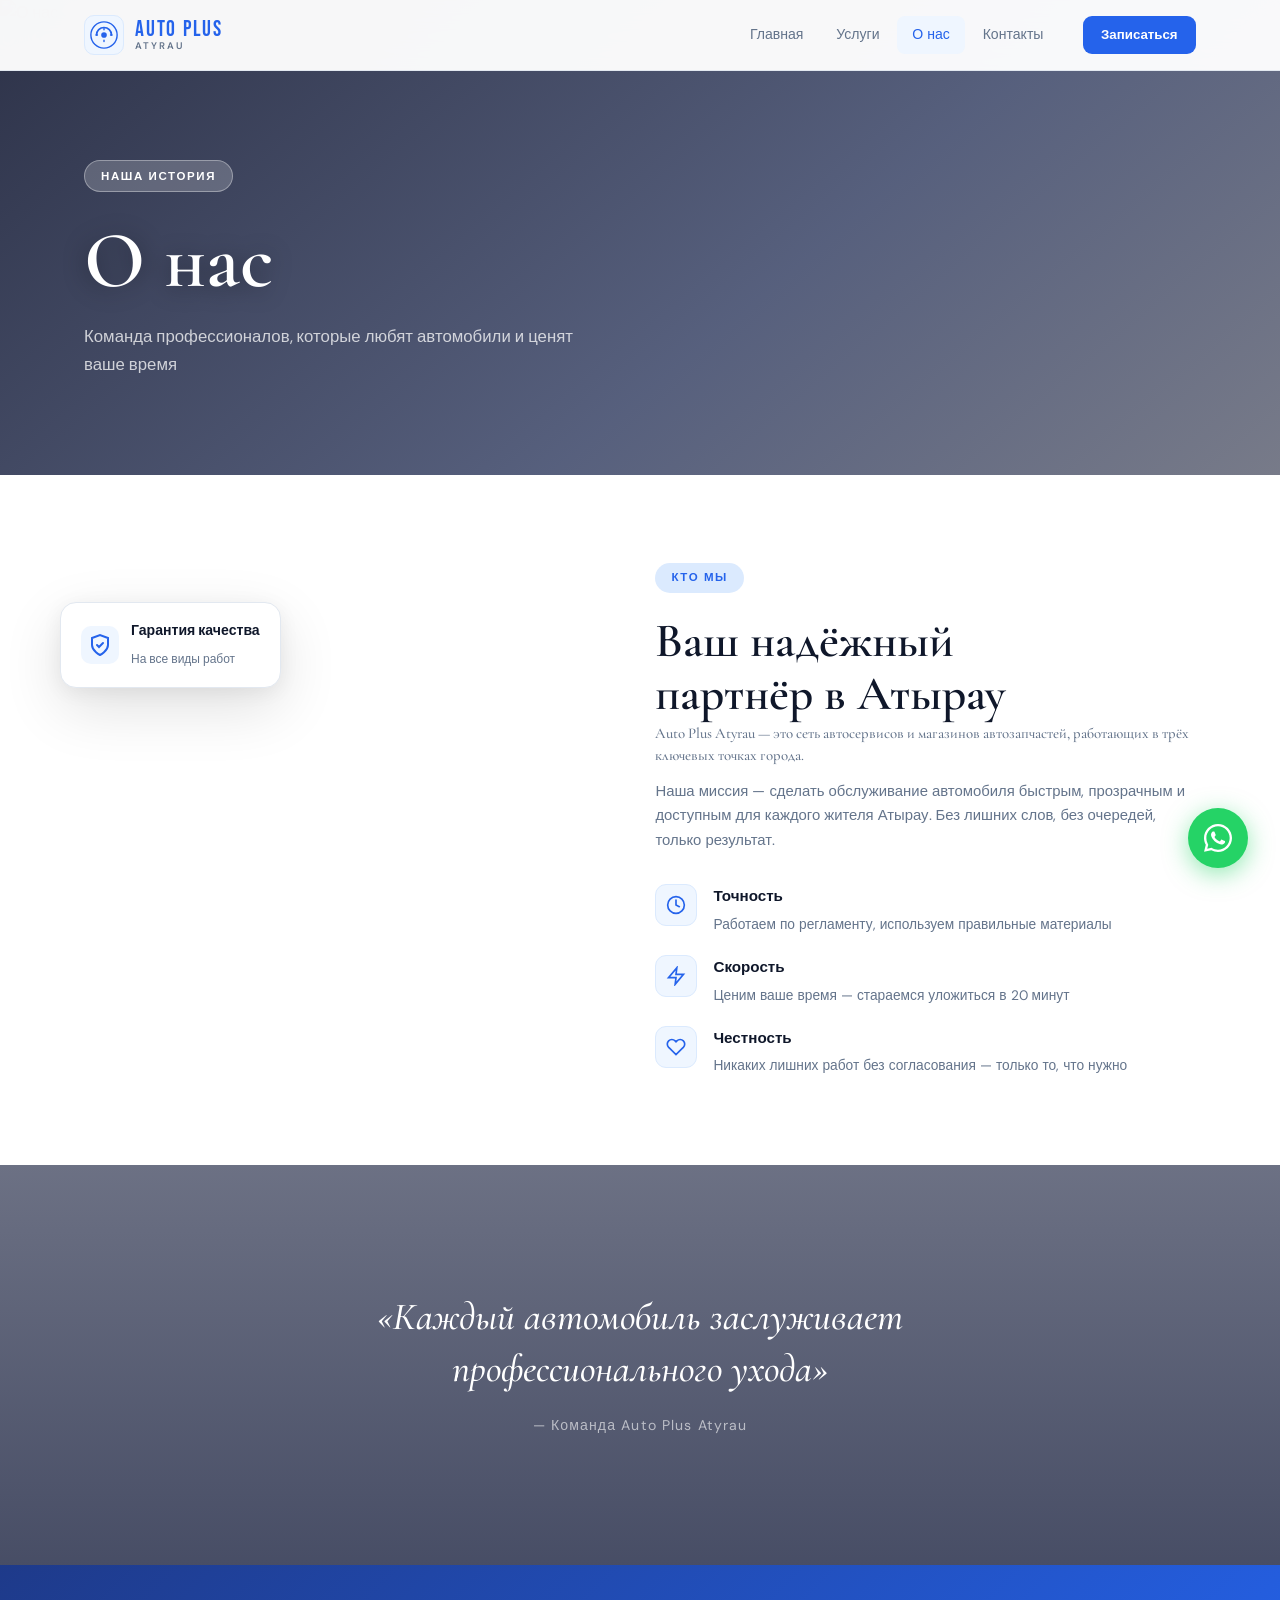
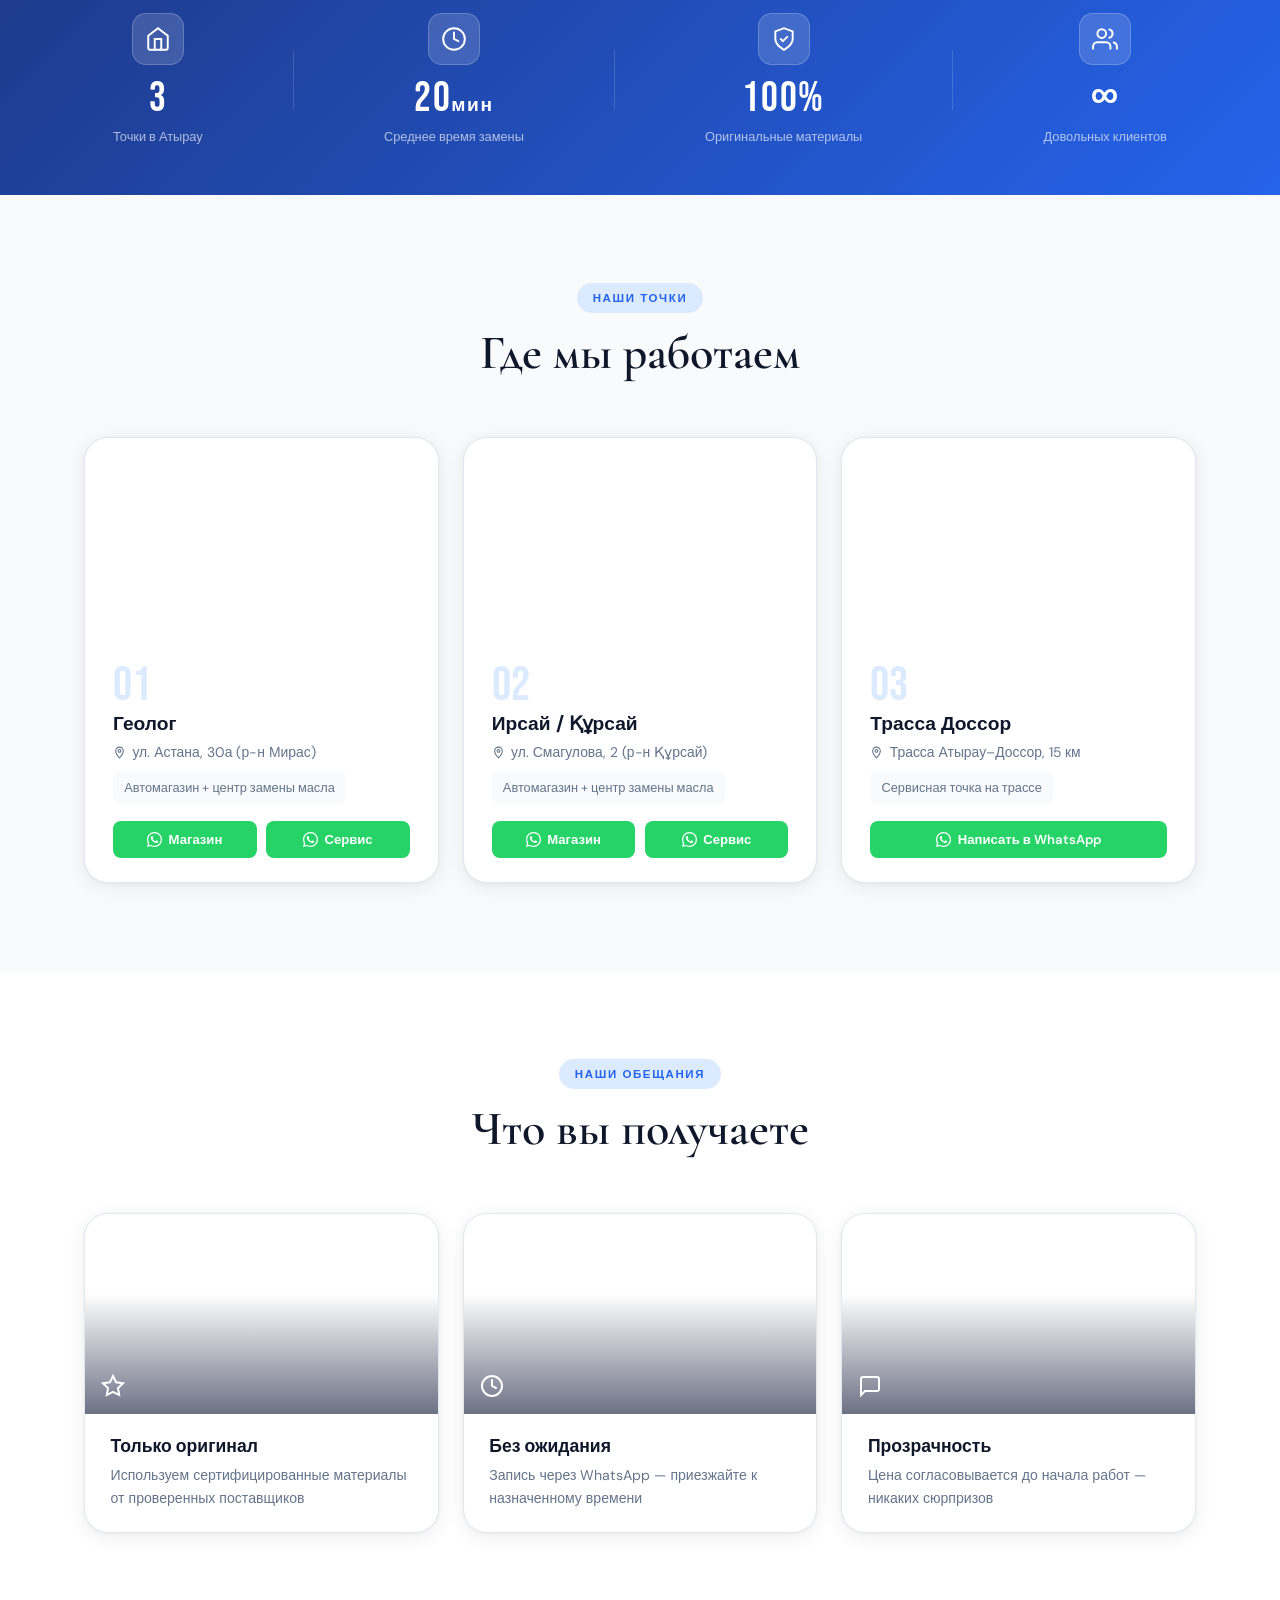
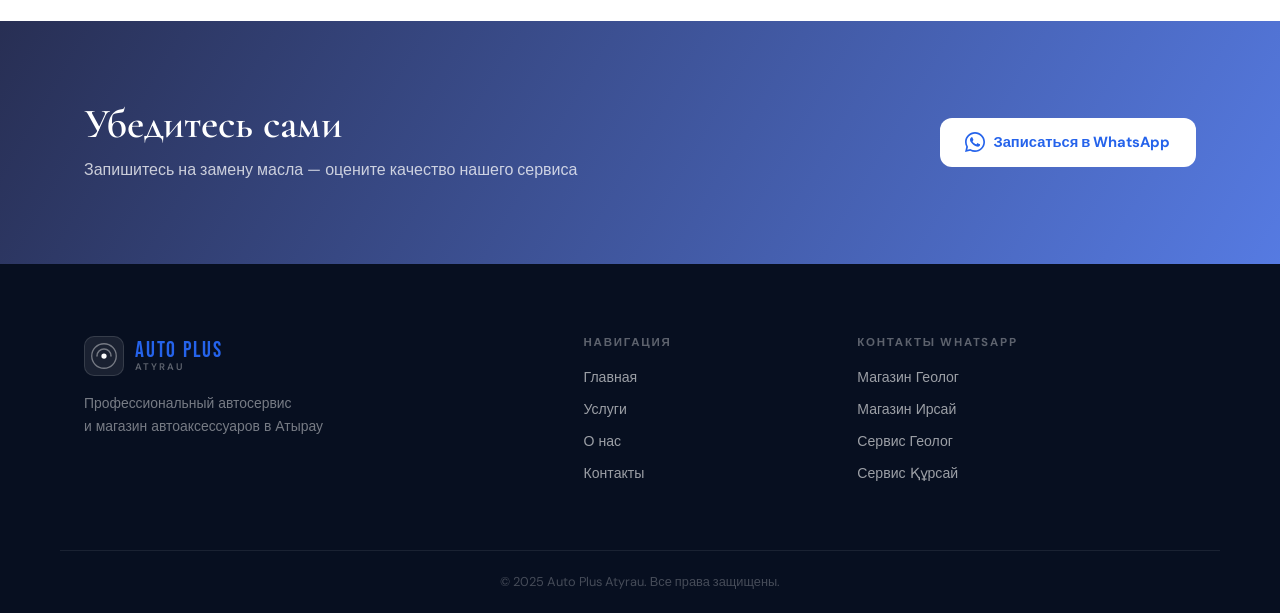
==== about.html @ fe9fd4c0 "Add files via upload" ====
<!DOCTYPE html>
<html lang="ru">
<head>
  <meta charset="UTF-8" />
  <meta name="viewport" content="width=device-width, initial-scale=1.0" />
  <title>О нас — Auto Plus Atyrau</title>
  <link rel="stylesheet" href="style.css" />
  <link rel="preconnect" href="https://fonts.googleapis.com" />
  <link rel="preconnect" href="https://fonts.gstatic.com" crossorigin />
  <link href="https://fonts.googleapis.com/css2?family=Cormorant+Garamond:wght@400;500;600;700&family=DM+Sans:wght@300;400;500;600;700&family=Bebas+Neue&display=swap" rel="stylesheet" />
</head>
<body>

<header class="navbar" id="navbar">
  <div class="container nav-inner">
    <a href="index.html" class="logo">
      <div class="logo-emblem">
        <svg width="30" height="30" viewBox="0 0 32 32" fill="none">
          <circle cx="16" cy="16" r="14" stroke="#2563eb" stroke-width="1.5"/>
          <path d="M8 16a8 8 0 0116 0" stroke="#2563eb" stroke-width="1.8" stroke-linecap="round"/>
          <circle cx="16" cy="16" r="3" fill="#2563eb"/>
          <path d="M16 9v1.5M16 21.5V23M9 16H7.5M24.5 16H23" stroke="#2563eb" stroke-width="1.5" stroke-linecap="round"/>
        </svg>
      </div>
      <div>
        <span class="logo-main">AUTO PLUS</span>
        <span class="logo-sub">ATYRAU</span>
      </div>
    </a>
    <nav class="nav-links" id="navLinks">
      <a href="index.html">Главная</a>
      <a href="services.html">Услуги</a>
      <a href="about.html" class="active">О нас</a>
      <a href="contact.html">Контакты</a>
    </nav>
    <a href="https://wa.me/77055007558" target="_blank" class="btn btn-nav">Записаться</a>
    <button class="burger" id="burger" aria-label="Меню"><span></span><span></span><span></span></button>
  </div>
</header>

<!-- PAGE HERO -->
<section class="page-hero">
  <div class="page-hero-media">
    <img src="https://images.unsplash.com/photo-1580983559367-0dc2f8934365?w=1600&q=85&auto=format&fit=crop" alt="О нас" class="page-hero-bg"/>
    <div class="page-hero-overlay"></div>
  </div>
  <div class="container page-hero-content">
    <span class="section-tag tag-light">Наша история</span>
    <h1 class="page-hero-title">О нас</h1>
    <p>Команда профессионалов, которые любят автомобили и ценят ваше время</p>
  </div>
</section>

<!-- ABOUT INTRO -->
<section class="section">
  <div class="container">
    <div class="about-grid">
      <div class="about-visual" data-aos>
        <div class="about-img-stack">
          <img class="about-img-main" src="https://images.unsplash.com/photo-1625047509168-a7026f36de04?w=700&q=85&auto=format&fit=crop" alt="Наш сервис" loading="lazy"/>
          <img class="about-img-secondary" src="https://images.unsplash.com/photo-1486262715619-67b85e0b08d3?w=400&q=80&auto=format&fit=crop" alt="Мастера" loading="lazy"/>
        </div>
        <div class="about-img-badge">
          <div class="aib-icon">
            <svg width="24" height="24" viewBox="0 0 24 24" fill="none" stroke="#2563eb" stroke-width="2" stroke-linecap="round"><path d="M12 22s8-4 8-10V5l-8-3-8 3v7c0 6 8 10 8 10z"/><polyline points="9 12 11 14 15 10"/></svg>
          </div>
          <div>
            <strong>Гарантия качества</strong>
            <span>На все виды работ</span>
          </div>
        </div>
      </div>

      <div class="about-text" data-aos>
        <span class="section-tag">Кто мы</span>
        <h2 class="section-title">Ваш надёжный<br/>партнёр в Атырау</h2>
        <p class="about-lead">Auto Plus Atyrau — это сеть автосервисов и магазинов автозапчастей, работающих в трёх ключевых точках города.</p>
        <p>Наша миссия — сделать обслуживание автомобиля быстрым, прозрачным и доступным для каждого жителя Атырау. Без лишних слов, без очередей, только результат.</p>

        <div class="about-values">
          <div class="value-item">
            <div class="value-icon-svg">
              <svg width="20" height="20" viewBox="0 0 24 24" fill="none" stroke="#2563eb" stroke-width="2" stroke-linecap="round"><circle cx="12" cy="12" r="10"/><polyline points="12 6 12 12 16 14"/></svg>
            </div>
            <div>
              <strong>Точность</strong>
              <p>Работаем по регламенту, используем правильные материалы</p>
            </div>
          </div>
          <div class="value-item">
            <div class="value-icon-svg">
              <svg width="20" height="20" viewBox="0 0 24 24" fill="none" stroke="#2563eb" stroke-width="2" stroke-linecap="round"><polygon points="13 2 3 14 12 14 11 22 21 10 12 10 13 2"/></svg>
            </div>
            <div>
              <strong>Скорость</strong>
              <p>Ценим ваше время — стараемся уложиться в 20 минут</p>
            </div>
          </div>
          <div class="value-item">
            <div class="value-icon-svg">
              <svg width="20" height="20" viewBox="0 0 24 24" fill="none" stroke="#2563eb" stroke-width="2" stroke-linecap="round"><path d="M20.84 4.61a5.5 5.5 0 00-7.78 0L12 5.67l-1.06-1.06a5.5 5.5 0 00-7.78 7.78l1.06 1.06L12 21.23l7.78-7.78 1.06-1.06a5.5 5.5 0 000-7.78z"/></svg>
            </div>
            <div>
              <strong>Честность</strong>
              <p>Никаких лишних работ без согласования — только то, что нужно</p>
            </div>
          </div>
        </div>
      </div>
    </div>
  </div>
</section>

<!-- FULL-WIDTH PHOTO -->
<div class="full-photo-section">
  <img src="https://images.unsplash.com/photo-1622186477895-f2af6a0f5a97?w=1600&q=85&auto=format&fit=crop" alt="Автосервис" loading="lazy"/>
  <div class="full-photo-overlay">
    <div class="container">
      <blockquote class="full-photo-quote">
        «Каждый автомобиль заслуживает<br/>профессионального ухода»
      </blockquote>
      <cite>— Команда Auto Plus Atyrau</cite>
    </div>
  </div>
</div>

<!-- STATS BAND -->
<div class="stats-band">
  <div class="container stats-band-inner">
    <div class="sband-item" data-aos>
      <div class="sband-icon">
        <svg width="26" height="26" viewBox="0 0 24 24" fill="none" stroke="white" stroke-width="1.8" stroke-linecap="round"><path d="M3 9l9-7 9 7v11a2 2 0 01-2 2H5a2 2 0 01-2-2z"/><polyline points="9 22 9 12 15 12 15 22"/></svg>
      </div>
      <span class="sband-num">3</span>
      <span class="sband-label">Точки в Атырау</span>
    </div>
    <div class="sband-divider"></div>
    <div class="sband-item" data-aos>
      <div class="sband-icon">
        <svg width="26" height="26" viewBox="0 0 24 24" fill="none" stroke="white" stroke-width="1.8" stroke-linecap="round"><circle cx="12" cy="12" r="10"/><polyline points="12 6 12 12 16 14"/></svg>
      </div>
      <span class="sband-num">20<small>мин</small></span>
      <span class="sband-label">Среднее время замены</span>
    </div>
    <div class="sband-divider"></div>
    <div class="sband-item" data-aos>
      <div class="sband-icon">
        <svg width="26" height="26" viewBox="0 0 24 24" fill="none" stroke="white" stroke-width="1.8" stroke-linecap="round"><path d="M12 22s8-4 8-10V5l-8-3-8 3v7c0 6 8 10 8 10z"/><polyline points="9 12 11 14 15 10"/></svg>
      </div>
      <span class="sband-num">100%</span>
      <span class="sband-label">Оригинальные материалы</span>
    </div>
    <div class="sband-divider"></div>
    <div class="sband-item" data-aos>
      <div class="sband-icon">
        <svg width="26" height="26" viewBox="0 0 24 24" fill="none" stroke="white" stroke-width="1.8" stroke-linecap="round"><path d="M17 21v-2a4 4 0 00-4-4H5a4 4 0 00-4 4v2"/><circle cx="9" cy="7" r="4"/><path d="M23 21v-2a4 4 0 00-3-3.87M16 3.13a4 4 0 010 7.75"/></svg>
      </div>
      <span class="sband-num">∞</span>
      <span class="sband-label">Довольных клиентов</span>
    </div>
  </div>
</div>

<!-- LOCATIONS -->
<section class="section" style="background:var(--bg-alt);">
  <div class="container">
    <div class="section-header">
      <span class="section-tag">Наши точки</span>
      <h2 class="section-title">Где мы работаем</h2>
    </div>
    <div class="loc-grid">
      <div class="loc-card" data-aos>
        <div class="loc-img-wrap">
          <img src="https://images.unsplash.com/photo-1568605117036-5fe5e7bab0b7?w=500&q=80&auto=format&fit=crop" alt="Геолог" loading="lazy"/>
        </div>
        <div class="loc-body">
          <div class="loc-num">01</div>
          <h3>Геолог</h3>
          <div class="loc-addr-row">
            <svg width="13" height="13" viewBox="0 0 24 24" fill="none" stroke="#64748b" stroke-width="2" stroke-linecap="round"><path d="M12 2C8.13 2 5 5.13 5 9c0 5.25 7 13 7 13s7-7.75 7-13c0-3.87-3.13-7-7-7z"/><circle cx="12" cy="9" r="2.5"/></svg>
            <span>ул. Астана, 30а (р-н Мирас)</span>
          </div>
          <p class="loc-type">Автомагазин + центр замены масла</p>
          <div class="loc-contacts">
            <a href="https://wa.me/77055007558" class="loc-wa-btn" target="_blank">
              <svg width="15" height="15" viewBox="0 0 24 24" fill="currentColor"><path d="M17.472 14.382c-.297-.149-1.758-.867-2.03-.967-.273-.099-.471-.148-.67.15-.197.297-.767.966-.94 1.164-.173.199-.347.223-.644.075-.297-.15-1.255-.463-2.39-1.475-.883-.788-1.48-1.761-1.653-2.059-.173-.297-.018-.458.13-.606.134-.133.298-.347.446-.52.149-.174.198-.298.298-.497.099-.198.05-.371-.025-.52-.075-.149-.669-1.612-.916-2.207-.242-.579-.487-.5-.669-.51-.173-.008-.371-.01-.57-.01-.198 0-.52.074-.792.372-.272.297-1.04 1.016-1.04 2.479 0 1.462 1.065 2.875 1.213 3.074.149.198 2.096 3.2 5.077 4.487.709.306 1.262.489 1.694.625.712.227 1.36.195 1.871.118.571-.085 1.758-.719 2.006-1.413.248-.694.248-1.289.173-1.413-.074-.124-.272-.198-.57-.347z"/><path d="M12 0C5.373 0 0 5.373 0 12c0 2.123.554 4.118 1.524 5.847L.057 23.882l6.197-1.447A11.946 11.946 0 0012 24c6.627 0 12-5.373 12-12S18.627 0 12 0zm0 22c-1.891 0-3.659-.498-5.193-1.37l-.373-.22-3.679.859.903-3.583-.244-.388A9.951 9.951 0 012 12C2 6.477 6.477 2 12 2s10 4.477 10 10-4.477 10-10 10z"/></svg>
              Магазин
            </a>
            <a href="https://wa.me/77011189228" class="loc-wa-btn" target="_blank">
              <svg width="15" height="15" viewBox="0 0 24 24" fill="currentColor"><path d="M17.472 14.382c-.297-.149-1.758-.867-2.03-.967-.273-.099-.471-.148-.67.15-.197.297-.767.966-.94 1.164-.173.199-.347.223-.644.075-.297-.15-1.255-.463-2.39-1.475-.883-.788-1.48-1.761-1.653-2.059-.173-.297-.018-.458.13-.606.134-.133.298-.347.446-.52.149-.174.198-.298.298-.497.099-.198.05-.371-.025-.52-.075-.149-.669-1.612-.916-2.207-.242-.579-.487-.5-.669-.51-.173-.008-.371-.01-.57-.01-.198 0-.52.074-.792.372-.272.297-1.04 1.016-1.04 2.479 0 1.462 1.065 2.875 1.213 3.074.149.198 2.096 3.2 5.077 4.487.709.306 1.262.489 1.694.625.712.227 1.36.195 1.871.118.571-.085 1.758-.719 2.006-1.413.248-.694.248-1.289.173-1.413-.074-.124-.272-.198-.57-.347z"/><path d="M12 0C5.373 0 0 5.373 0 12c0 2.123.554 4.118 1.524 5.847L.057 23.882l6.197-1.447A11.946 11.946 0 0012 24c6.627 0 12-5.373 12-12S18.627 0 12 0zm0 22c-1.891 0-3.659-.498-5.193-1.37l-.373-.22-3.679.859.903-3.583-.244-.388A9.951 9.951 0 012 12C2 6.477 6.477 2 12 2s10 4.477 10 10-4.477 10-10 10z"/></svg>
              Сервис
            </a>
          </div>
        </div>
      </div>

      <div class="loc-card" data-aos>
        <div class="loc-img-wrap">
          <img src="https://images.unsplash.com/photo-1597852074816-d933c7d2b988?w=500&q=80&auto=format&fit=crop" alt="Ирсай" loading="lazy"/>
        </div>
        <div class="loc-body">
          <div class="loc-num">02</div>
          <h3>Ирсай / Құрсай</h3>
          <div class="loc-addr-row">
            <svg width="13" height="13" viewBox="0 0 24 24" fill="none" stroke="#64748b" stroke-width="2" stroke-linecap="round"><path d="M12 2C8.13 2 5 5.13 5 9c0 5.25 7 13 7 13s7-7.75 7-13c0-3.87-3.13-7-7-7z"/><circle cx="12" cy="9" r="2.5"/></svg>
            <span>ул. Смагулова, 2 (р-н Құрсай)</span>
          </div>
          <p class="loc-type">Автомагазин + центр замены масла</p>
          <div class="loc-contacts">
            <a href="https://wa.me/77785862484" class="loc-wa-btn" target="_blank">
              <svg width="15" height="15" viewBox="0 0 24 24" fill="currentColor"><path d="M17.472 14.382c-.297-.149-1.758-.867-2.03-.967-.273-.099-.471-.148-.67.15-.197.297-.767.966-.94 1.164-.173.199-.347.223-.644.075-.297-.15-1.255-.463-2.39-1.475-.883-.788-1.48-1.761-1.653-2.059-.173-.297-.018-.458.13-.606.134-.133.298-.347.446-.52.149-.174.198-.298.298-.497.099-.198.05-.371-.025-.52-.075-.149-.669-1.612-.916-2.207-.242-.579-.487-.5-.669-.51-.173-.008-.371-.01-.57-.01-.198 0-.52.074-.792.372-.272.297-1.04 1.016-1.04 2.479 0 1.462 1.065 2.875 1.213 3.074.149.198 2.096 3.2 5.077 4.487.709.306 1.262.489 1.694.625.712.227 1.36.195 1.871.118.571-.085 1.758-.719 2.006-1.413.248-.694.248-1.289.173-1.413-.074-.124-.272-.198-.57-.347z"/><path d="M12 0C5.373 0 0 5.373 0 12c0 2.123.554 4.118 1.524 5.847L.057 23.882l6.197-1.447A11.946 11.946 0 0012 24c6.627 0 12-5.373 12-12S18.627 0 12 0zm0 22c-1.891 0-3.659-.498-5.193-1.37l-.373-.22-3.679.859.903-3.583-.244-.388A9.951 9.951 0 012 12C2 6.477 6.477 2 12 2s10 4.477 10 10-4.477 10-10 10z"/></svg>
              Магазин
            </a>
            <a href="https://wa.me/77754526732" class="loc-wa-btn" target="_blank">
              <svg width="15" height="15" viewBox="0 0 24 24" fill="currentColor"><path d="M17.472 14.382c-.297-.149-1.758-.867-2.03-.967-.273-.099-.471-.148-.67.15-.197.297-.767.966-.94 1.164-.173.199-.347.223-.644.075-.297-.15-1.255-.463-2.39-1.475-.883-.788-1.48-1.761-1.653-2.059-.173-.297-.018-.458.13-.606.134-.133.298-.347.446-.52.149-.174.198-.298.298-.497.099-.198.05-.371-.025-.52-.075-.149-.669-1.612-.916-2.207-.242-.579-.487-.5-.669-.51-.173-.008-.371-.01-.57-.01-.198 0-.52.074-.792.372-.272.297-1.04 1.016-1.04 2.479 0 1.462 1.065 2.875 1.213 3.074.149.198 2.096 3.2 5.077 4.487.709.306 1.262.489 1.694.625.712.227 1.36.195 1.871.118.571-.085 1.758-.719 2.006-1.413.248-.694.248-1.289.173-1.413-.074-.124-.272-.198-.57-.347z"/><path d="M12 0C5.373 0 0 5.373 0 12c0 2.123.554 4.118 1.524 5.847L.057 23.882l6.197-1.447A11.946 11.946 0 0012 24c6.627 0 12-5.373 12-12S18.627 0 12 0zm0 22c-1.891 0-3.659-.498-5.193-1.37l-.373-.22-3.679.859.903-3.583-.244-.388A9.951 9.951 0 012 12C2 6.477 6.477 2 12 2s10 4.477 10 10-4.477 10-10 10z"/></svg>
              Сервис
            </a>
          </div>
        </div>
      </div>

      <div class="loc-card" data-aos>
        <div class="loc-img-wrap">
          <img src="https://images.unsplash.com/photo-1501854140801-50d01698950b?w=500&q=80&auto=format&fit=crop" alt="Трасса" loading="lazy"/>
        </div>
        <div class="loc-body">
          <div class="loc-num">03</div>
          <h3>Трасса Доссор</h3>
          <div class="loc-addr-row">
            <svg width="13" height="13" viewBox="0 0 24 24" fill="none" stroke="#64748b" stroke-width="2" stroke-linecap="round"><path d="M12 2C8.13 2 5 5.13 5 9c0 5.25 7 13 7 13s7-7.75 7-13c0-3.87-3.13-7-7-7z"/><circle cx="12" cy="9" r="2.5"/></svg>
            <span>Трасса Атырау–Доссор, 15 км</span>
          </div>
          <p class="loc-type">Сервисная точка на трассе</p>
          <div class="loc-contacts">
            <a href="https://wa.me/77055007558" class="loc-wa-btn" style="flex:1;justify-content:center;" target="_blank">
              <svg width="15" height="15" viewBox="0 0 24 24" fill="currentColor"><path d="M17.472 14.382c-.297-.149-1.758-.867-2.03-.967-.273-.099-.471-.148-.67.15-.197.297-.767.966-.94 1.164-.173.199-.347.223-.644.075-.297-.15-1.255-.463-2.39-1.475-.883-.788-1.48-1.761-1.653-2.059-.173-.297-.018-.458.13-.606.134-.133.298-.347.446-.52.149-.174.198-.298.298-.497.099-.198.05-.371-.025-.52-.075-.149-.669-1.612-.916-2.207-.242-.579-.487-.5-.669-.51-.173-.008-.371-.01-.57-.01-.198 0-.52.074-.792.372-.272.297-1.04 1.016-1.04 2.479 0 1.462 1.065 2.875 1.213 3.074.149.198 2.096 3.2 5.077 4.487.709.306 1.262.489 1.694.625.712.227 1.36.195 1.871.118.571-.085 1.758-.719 2.006-1.413.248-.694.248-1.289.173-1.413-.074-.124-.272-.198-.57-.347z"/><path d="M12 0C5.373 0 0 5.373 0 12c0 2.123.554 4.118 1.524 5.847L.057 23.882l6.197-1.447A11.946 11.946 0 0012 24c6.627 0 12-5.373 12-12S18.627 0 12 0zm0 22c-1.891 0-3.659-.498-5.193-1.37l-.373-.22-3.679.859.903-3.583-.244-.388A9.951 9.951 0 012 12C2 6.477 6.477 2 12 2s10 4.477 10 10-4.477 10-10 10z"/></svg>
              Написать в WhatsApp
            </a>
          </div>
        </div>
      </div>
    </div>
  </div>
</section>

<!-- PROMISES -->
<section class="section">
  <div class="container">
    <div class="section-header">
      <span class="section-tag">Наши обещания</span>
      <h2 class="section-title">Что вы получаете</h2>
    </div>
    <div class="promises-grid">
      <div class="promise-card" data-aos>
        <div class="promise-img">
          <img src="https://images.unsplash.com/photo-1609521263047-f8f205293f24?w=500&q=80&auto=format&fit=crop" alt="Оригинал" loading="lazy"/>
          <div class="promise-icon">
            <svg width="24" height="24" viewBox="0 0 24 24" fill="none" stroke="white" stroke-width="2" stroke-linecap="round"><path d="M12 2l3.09 6.26L22 9.27l-5 4.87 1.18 6.88L12 17.77l-6.18 3.25L7 14.14 2 9.27l6.91-1.01L12 2z"/></svg>
          </div>
        </div>
        <div class="promise-body">
          <h3>Только оригинал</h3>
          <p>Используем сертифицированные материалы от проверенных поставщиков</p>
        </div>
      </div>
      <div class="promise-card" data-aos>
        <div class="promise-img">
          <img src="https://images.unsplash.com/photo-1615906655593-ad0386982a0f?w=500&q=80&auto=format&fit=crop" alt="Без ожидания" loading="lazy"/>
          <div class="promise-icon">
            <svg width="24" height="24" viewBox="0 0 24 24" fill="none" stroke="white" stroke-width="2" stroke-linecap="round"><circle cx="12" cy="12" r="10"/><polyline points="12 6 12 12 16 14"/></svg>
          </div>
        </div>
        <div class="promise-body">
          <h3>Без ожидания</h3>
          <p>Запись через WhatsApp — приезжайте к назначенному времени</p>
        </div>
      </div>
      <div class="promise-card" data-aos>
        <div class="promise-img">
          <img src="https://images.unsplash.com/photo-1558618666-fcd25c85cd64?w=500&q=80&auto=format&fit=crop" alt="Прозрачность" loading="lazy"/>
          <div class="promise-icon">
            <svg width="24" height="24" viewBox="0 0 24 24" fill="none" stroke="white" stroke-width="2" stroke-linecap="round"><path d="M21 15a2 2 0 01-2 2H7l-4 4V5a2 2 0 012-2h14a2 2 0 012 2z"/></svg>
          </div>
        </div>
        <div class="promise-body">
          <h3>Прозрачность</h3>
          <p>Цена согласовывается до начала работ — никаких сюрпризов</p>
        </div>
      </div>
    </div>
  </div>
</section>

<!-- CTA -->
<section class="cta-banner">
  <div class="cta-bg-img">
    <img src="https://images.unsplash.com/photo-1492144534655-ae79c964c9d7?w=1400&q=80&auto=format&fit=crop" alt="" loading="lazy"/>
    <div class="cta-overlay"></div>
  </div>
  <div class="container cta-inner">
    <div>
      <h2>Убедитесь сами</h2>
      <p>Запишитесь на замену масла — оцените качество нашего сервиса</p>
    </div>
    <a href="https://wa.me/77055007558" target="_blank" class="btn btn-white">
      <svg width="20" height="20" viewBox="0 0 24 24" fill="currentColor"><path d="M17.472 14.382c-.297-.149-1.758-.867-2.03-.967-.273-.099-.471-.148-.67.15-.197.297-.767.966-.94 1.164-.173.199-.347.223-.644.075-.297-.15-1.255-.463-2.39-1.475-.883-.788-1.48-1.761-1.653-2.059-.173-.297-.018-.458.13-.606.134-.133.298-.347.446-.52.149-.174.198-.298.298-.497.099-.198.05-.371-.025-.52-.075-.149-.669-1.612-.916-2.207-.242-.579-.487-.5-.669-.51-.173-.008-.371-.01-.57-.01-.198 0-.52.074-.792.372-.272.297-1.04 1.016-1.04 2.479 0 1.462 1.065 2.875 1.213 3.074.149.198 2.096 3.2 5.077 4.487.709.306 1.262.489 1.694.625.712.227 1.36.195 1.871.118.571-.085 1.758-.719 2.006-1.413.248-.694.248-1.289.173-1.413-.074-.124-.272-.198-.57-.347z"/><path d="M12 0C5.373 0 0 5.373 0 12c0 2.123.554 4.118 1.524 5.847L.057 23.882l6.197-1.447A11.946 11.946 0 0012 24c6.627 0 12-5.373 12-12S18.627 0 12 0zm0 22c-1.891 0-3.659-.498-5.193-1.37l-.373-.22-3.679.859.903-3.583-.244-.388A9.951 9.951 0 012 12C2 6.477 6.477 2 12 2s10 4.477 10 10-4.477 10-10 10z"/></svg>
      Записаться в WhatsApp
    </a>
  </div>
</section>

<footer class="footer">
  <div class="container footer-inner">
    <div class="footer-brand">
      <div class="footer-logo-wrap">
        <div class="logo-emblem footer-emblem">
          <svg width="28" height="28" viewBox="0 0 32 32" fill="none"><circle cx="16" cy="16" r="14" stroke="rgba(255,255,255,0.4)" stroke-width="1.5"/><path d="M8 16a8 8 0 0116 0" stroke="rgba(255,255,255,0.4)" stroke-width="1.8" stroke-linecap="round"/><circle cx="16" cy="16" r="3" fill="white"/></svg>
        </div>
        <div><span class="logo-main">AUTO PLUS</span><span class="logo-sub" style="color:rgba(255,255,255,0.35)">ATYRAU</span></div>
      </div>
      <p>Профессиональный автосервис<br/>и магазин автоаксессуаров в Атырау</p>
    </div>
    <div class="footer-links">
      <h4>Навигация</h4>
      <a href="index.html">Главная</a>
      <a href="services.html">Услуги</a>
      <a href="about.html">О нас</a>
      <a href="contact.html">Контакты</a>
    </div>
    <div class="footer-contacts">
      <h4>Контакты WhatsApp</h4>
      <a href="https://wa.me/77055007558" target="_blank">Магазин Геолог</a>
      <a href="https://wa.me/77785862484" target="_blank">Магазин Ирсай</a>
      <a href="https://wa.me/77011189228" target="_blank">Сервис Геолог</a>
      <a href="https://wa.me/77754526732" target="_blank">Сервис Құрсай</a>
    </div>
  </div>
  <div class="footer-bottom"><p>© 2025 Auto Plus Atyrau. Все права защищены.</p></div>
</footer>

<a href="https://wa.me/77055007558" target="_blank" class="wa-float" aria-label="WhatsApp">
  <svg width="28" height="28" viewBox="0 0 24 24" fill="white"><path d="M17.472 14.382c-.297-.149-1.758-.867-2.03-.967-.273-.099-.471-.148-.67.15-.197.297-.767.966-.94 1.164-.173.199-.347.223-.644.075-.297-.15-1.255-.463-2.39-1.475-.883-.788-1.48-1.761-1.653-2.059-.173-.297-.018-.458.13-.606.134-.133.298-.347.446-.52.149-.174.198-.298.298-.497.099-.198.05-.371-.025-.52-.075-.149-.669-1.612-.916-2.207-.242-.579-.487-.5-.669-.51-.173-.008-.371-.01-.57-.01-.198 0-.52.074-.792.372-.272.297-1.04 1.016-1.04 2.479 0 1.462 1.065 2.875 1.213 3.074.149.198 2.096 3.2 5.077 4.487.709.306 1.262.489 1.694.625.712.227 1.36.195 1.871.118.571-.085 1.758-.719 2.006-1.413.248-.694.248-1.289.173-1.413-.074-.124-.272-.198-.57-.347z"/><path d="M12 0C5.373 0 0 5.373 0 12c0 2.123.554 4.118 1.524 5.847L.057 23.882l6.197-1.447A11.946 11.946 0 0012 24c6.627 0 12-5.373 12-12S18.627 0 12 0zm0 22c-1.891 0-3.659-.498-5.193-1.37l-.373-.22-3.679.859.903-3.583-.244-.388A9.951 9.951 0 012 12C2 6.477 6.477 2 12 2s10 4.477 10 10-4.477 10-10 10z"/></svg>
  <span class="wa-tooltip">Написать нам</span>
</a>

<script src="main.js"></script>
</body>
</html>
---- style.css ----
/* =============================================
   AUTO PLUS ATYRAU — PREMIUM STYLESHEET v2
   Fonts: Cormorant Garamond + DM Sans + Bebas Neue
   ============================================= */

@import url('https://fonts.googleapis.com/css2?family=Cormorant+Garamond:wght@400;500;600;700&family=DM+Sans:wght@300;400;500;600;700&family=Bebas+Neue&display=swap');

:root {
  --blue: #2563eb;
  --blue-dark: #1d4ed8;
  --blue-light: #dbeafe;
  --blue-xlight: #eff6ff;
  --red: #dc2626;
  --red-light: #fee2e2;
  --text: #0f172a;
  --text-muted: #64748b;
  --bg: #ffffff;
  --bg-alt: #f8fafc;
  --border: #e2e8f0;
  --shadow-sm: 0 1px 3px rgba(0,0,0,0.07), 0 1px 2px rgba(0,0,0,0.04);
  --shadow:    0 4px 20px rgba(0,0,0,0.07), 0 1px 4px rgba(0,0,0,0.04);
  --shadow-lg: 0 20px 60px rgba(0,0,0,0.12), 0 4px 20px rgba(0,0,0,0.06);
  --radius: 16px;
  --radius-sm: 10px;
  --radius-lg: 24px;
  --font: 'DM Sans', sans-serif;
  --font-display: 'Cormorant Garamond', serif;
  --font-mono: 'Bebas Neue', cursive;
  --transition: all 0.3s cubic-bezier(0.4, 0, 0.2, 1);
}

*, *::before, *::after { box-sizing: border-box; margin: 0; padding: 0; }
html { scroll-behavior: smooth; }
body { font-family: var(--font); color: var(--text); background: var(--bg); line-height: 1.65; overflow-x: hidden; }
img { display: block; width: 100%; height: 100%; object-fit: cover; }

/* ===== CONTAINER ===== */
.container { max-width: 1160px; margin: 0 auto; padding: 0 1.5rem; }

/* ===== TYPOGRAPHY ===== */
h1, h2, h3, h4 { line-height: 1.15; font-weight: 700; }
h2 { font-family: var(--font-display); font-weight: 600; }

/* ===== SECTION ===== */
.section { padding: 5.5rem 0; }
.section-header { text-align: center; margin-bottom: 3.5rem; }
.section-tag {
  display: inline-block;
  background: var(--blue-light);
  color: var(--blue);
  font-size: 0.72rem;
  font-weight: 700;
  text-transform: uppercase;
  letter-spacing: 0.14em;
  padding: 0.35rem 1rem;
  border-radius: 100px;
  margin-bottom: 0.85rem;
}
.tag-light {
  background: rgba(255,255,255,0.2);
  color: white;
  border: 1px solid rgba(255,255,255,0.35);
}
.section-title {
  font-family: var(--font-display);
  font-size: clamp(2rem, 4.5vw, 3rem);
  font-weight: 600;
  color: var(--text);
  line-height: 1.12;
}

/* ===== NAVBAR ===== */
.navbar {
  position: fixed; top: 0; left: 0; right: 0; z-index: 1000;
  background: rgba(255,255,255,0.96);
  backdrop-filter: blur(16px);
  border-bottom: 1px solid var(--border);
  transition: var(--transition);
}
.navbar.scrolled { box-shadow: var(--shadow); }
.nav-inner { display: flex; align-items: center; gap: 1.5rem; height: 70px; }

.logo { display: flex; align-items: center; gap: 0.7rem; text-decoration: none; flex-shrink: 0; }
.logo-emblem {
  width: 40px; height: 40px;
  background: var(--blue-xlight);
  border-radius: 10px;
  display: flex; align-items: center; justify-content: center;
  border: 1px solid var(--blue-light);
}
.logo-main {
  display: block;
  font-family: var(--font-mono);
  font-size: 1.35rem;
  letter-spacing: 0.08em;
  color: var(--blue);
  line-height: 1;
}
.logo-sub {
  display: block;
  font-size: 0.6rem;
  font-weight: 600;
  text-transform: uppercase;
  letter-spacing: 0.2em;
  color: var(--text-muted);
  line-height: 1;
}

.nav-links { display: flex; gap: 0.15rem; margin-left: auto; }
.nav-links a {
  font-size: 0.88rem; font-weight: 500;
  color: var(--text-muted); text-decoration: none;
  padding: 0.45rem 0.95rem; border-radius: 8px;
  transition: var(--transition);
}
.nav-links a:hover, .nav-links a.active { color: var(--blue); background: var(--blue-xlight); }

.burger { display: none; flex-direction: column; gap: 5px; background: none; border: none; cursor: pointer; padding: 0.5rem; margin-left: auto; }
.burger span { display: block; width: 22px; height: 2px; background: var(--text); border-radius: 2px; transition: var(--transition); }

/* ===== BUTTONS ===== */
.btn {
  display: inline-flex; align-items: center; gap: 0.5rem;
  font-family: var(--font); font-size: 0.92rem; font-weight: 600;
  text-decoration: none; padding: 0.78rem 1.6rem;
  border-radius: 12px; cursor: pointer; border: none;
  transition: var(--transition); white-space: nowrap;
}
.btn-primary {
  background: var(--blue); color: white;
  box-shadow: 0 4px 16px rgba(37,99,235,0.32);
}
.btn-primary:hover { background: var(--blue-dark); transform: translateY(-2px); box-shadow: 0 8px 28px rgba(37,99,235,0.42); }
.btn-outline { background: transparent; color: var(--blue); border: 2px solid var(--blue); }
.btn-outline:hover { background: var(--blue); color: white; transform: translateY(-2px); }
.btn-ghost { background: rgba(255,255,255,0.12); color: white; border: 1px solid rgba(255,255,255,0.3); backdrop-filter: blur(8px); }
.btn-ghost:hover { background: rgba(255,255,255,0.22); transform: translateY(-2px); }
.btn-nav { background: var(--blue); color: white; font-size: 0.83rem; padding: 0.5rem 1.15rem; border-radius: 9px; flex-shrink: 0; }
.btn-nav:hover { background: var(--blue-dark); }
.btn-white { background: white; color: var(--blue); font-weight: 700; }
.btn-white:hover { background: var(--blue-xlight); transform: translateY(-2px); }
.btn-wa { background: #25d366; color: white; font-size: 0.85rem; padding: 0.62rem 1.1rem; border-radius: 10px; flex: 1; justify-content: center; }
.btn-wa:hover { background: #128c7e; transform: translateY(-2px); }
.btn-wa-red { background: #dc2626; }
.btn-wa-red:hover { background: #b91c1c; }
.btn-wa-green { background: #059669; }
.btn-wa-green:hover { background: #047857; }

/* ===== HERO ===== */
.hero {
  min-height: 100vh; display: flex; align-items: center;
  position: relative; overflow: hidden; padding-top: 70px;
}
.hero-media { position: absolute; inset: 0; z-index: 0; }
.hero-bg-img { width: 100%; height: 100%; object-fit: cover; object-position: center; }
.hero-overlay {
  position: absolute; inset: 0;
  background: linear-gradient(120deg, rgba(10,18,40,0.82) 0%, rgba(15,30,70,0.65) 50%, rgba(10,18,40,0.45) 100%);
}

.hero-content {
  position: relative; z-index: 2;
  padding: 5rem 1.5rem; max-width: 1160px; margin: 0 auto; width: 100%;
}
.hero-badge {
  display: inline-flex; align-items: center; gap: 0.5rem;
  background: rgba(255,255,255,0.12); border: 1px solid rgba(255,255,255,0.25);
  backdrop-filter: blur(10px); border-radius: 100px;
  padding: 0.4rem 1.1rem; font-size: 0.8rem; font-weight: 600; color: rgba(255,255,255,0.9);
  margin-bottom: 1.5rem; animation: fadeInDown 0.6s ease both;
}
.hero-title {
  font-family: var(--font-display);
  font-size: clamp(3rem, 8vw, 5.5rem);
  font-weight: 600; line-height: 1.05; color: white;
  margin-bottom: 1.25rem;
  animation: fadeInUp 0.7s ease 0.1s both;
  text-shadow: 0 2px 20px rgba(0,0,0,0.3);
}
.hero-title .accent { color: #60a5fa; }
.hero-desc {
  font-size: 1.1rem; color: rgba(255,255,255,0.8);
  max-width: 520px; margin-bottom: 2.25rem;
  animation: fadeInUp 0.7s ease 0.2s both;
}
.hero-actions { display: flex; gap: 1rem; flex-wrap: wrap; margin-bottom: 3.5rem; animation: fadeInUp 0.7s ease 0.3s both; }
.hero-stats { display: flex; align-items: center; gap: 2rem; animation: fadeInUp 0.7s ease 0.4s both; }
.stat { display: flex; flex-direction: column; }
.stat-num { font-family: var(--font-mono); font-size: 2.2rem; color: white; line-height: 1; letter-spacing: 0.04em; }
.stat-num small { font-size: 1rem; font-family: var(--font); font-weight: 700; }
.stat-label { font-size: 0.75rem; color: rgba(255,255,255,0.6); font-weight: 500; margin-top: 0.25rem; }
.stat-divider { width: 1px; height: 40px; background: rgba(255,255,255,0.2); }

.scroll-cue {
  position: absolute; bottom: 2.5rem; left: 50%; transform: translateX(-50%);
  z-index: 2; animation: bounce 2s ease-in-out infinite; opacity: 0.7;
}
@keyframes bounce { 0%,100%{transform:translateX(-50%) translateY(0)} 50%{transform:translateX(-50%) translateY(8px)} }

/* ===== SERVICE CARDS ===== */
.cards-grid { display: grid; grid-template-columns: repeat(auto-fit, minmax(300px, 1fr)); gap: 1.5rem; }
.card { background: white; border: 1px solid var(--border); border-radius: var(--radius-lg); overflow: hidden; box-shadow: var(--shadow); transition: var(--transition); }
.card:hover { transform: translateY(-6px); box-shadow: var(--shadow-lg); }
.card-img-wrap { position: relative; height: 220px; overflow: hidden; }
.card-img-wrap img { transition: transform 0.5s ease; }
.card:hover .card-img-wrap img { transform: scale(1.06); }
.card-img-badge {
  position: absolute; top: 1rem; right: 1rem;
  width: 40px; height: 40px; border-radius: 10px;
  display: flex; align-items: center; justify-content: center;
  box-shadow: 0 4px 12px rgba(0,0,0,0.2);
}
.card-body { padding: 1.6rem 1.75rem; }
.card-body h3 { font-size: 1.2rem; margin-bottom: 0.6rem; }
.card-body p { color: var(--text-muted); font-size: 0.9rem; margin-bottom: 1.25rem; }
.card-link { display: inline-flex; align-items: center; gap: 0.4rem; color: var(--blue); font-weight: 600; font-size: 0.88rem; text-decoration: none; transition: var(--transition); }
.card-link:hover { gap: 0.65rem; }

/* ===== PHOTO STRIP ===== */
.photo-strip { overflow: hidden; padding: 0; background: var(--bg-alt); border-top: 1px solid var(--border); border-bottom: 1px solid var(--border); }
.strip-track {
  display: flex; gap: 0.75rem; padding: 0.75rem 0;
  animation: scroll-strip 30s linear infinite;
  width: max-content;
}
.strip-track img { width: 280px; height: 180px; flex-shrink: 0; border-radius: var(--radius); object-fit: cover; }
@keyframes scroll-strip { from { transform: translateX(0); } to { transform: translateX(-50%); } }
.photo-strip:hover .strip-track { animation-play-state: paused; }

/* ===== WHY US ===== */
.why-us { background: var(--bg-alt); }
.why-inner { display: grid; grid-template-columns: 1fr 1fr; gap: 5rem; align-items: center; }
.why-visual { position: relative; }
.why-photo { border-radius: var(--radius-lg); box-shadow: var(--shadow-lg); height: 520px; object-fit: cover; }
.why-badge-float {
  position: absolute; bottom: -1.5rem; right: -1.5rem;
  background: white; border-radius: var(--radius); padding: 1.1rem 1.4rem;
  display: flex; align-items: center; gap: 0.85rem;
  box-shadow: var(--shadow-lg); border: 1px solid var(--border); min-width: 220px;
}
.wbf-icon { width: 42px; height: 42px; background: var(--blue-xlight); border-radius: 10px; display: flex; align-items: center; justify-content: center; flex-shrink: 0; }
.why-badge-float strong { display: block; font-size: 0.92rem; margin-bottom: 0.2rem; }
.why-badge-float span { font-size: 0.78rem; color: var(--text-muted); }
.why-text .section-title { margin: 0.6rem 0 0; }
.why-list { list-style: none; display: flex; flex-direction: column; gap: 1.5rem; margin-top: 2rem; }
.why-list li { display: flex; gap: 1rem; align-items: flex-start; }
.why-icon-svg {
  width: 44px; height: 44px; background: var(--blue-xlight);
  border-radius: 12px; display: flex; align-items: center; justify-content: center;
  flex-shrink: 0; border: 1px solid var(--blue-light);
}
.why-list strong { display: block; font-size: 0.97rem; margin-bottom: 0.2rem; }
.why-list p { font-size: 0.88rem; color: var(--text-muted); margin: 0; }

/* ===== STATS BAND ===== */
.stats-band { background: linear-gradient(135deg, #1e3a8a 0%, #2563eb 100%); padding: 3rem 0; }
.stats-band-inner { display: flex; align-items: center; justify-content: space-around; flex-wrap: wrap; gap: 2rem; }
.sband-item { display: flex; flex-direction: column; align-items: center; gap: 0.4rem; text-align: center; }
.sband-icon { width: 52px; height: 52px; background: rgba(255,255,255,0.15); border-radius: 14px; display: flex; align-items: center; justify-content: center; margin-bottom: 0.4rem; border: 1px solid rgba(255,255,255,0.2); }
.sband-num { font-family: var(--font-mono); font-size: 2.6rem; color: white; line-height: 1; letter-spacing: 0.04em; }
.sband-num small { font-size: 1.2rem; font-family: var(--font); font-weight: 700; }
.sband-label { font-size: 0.8rem; color: rgba(255,255,255,0.65); font-weight: 500; }
.sband-divider { width: 1px; height: 60px; background: rgba(255,255,255,0.15); }

/* ===== LOCATIONS ===== */
.loc-grid { display: grid; grid-template-columns: repeat(auto-fit, minmax(300px, 1fr)); gap: 1.5rem; }
.loc-card { background: white; border: 1px solid var(--border); border-radius: var(--radius-lg); overflow: hidden; box-shadow: var(--shadow); transition: var(--transition); }
.loc-card:hover { transform: translateY(-5px); box-shadow: var(--shadow-lg); }
.loc-img-wrap { height: 200px; overflow: hidden; }
.loc-img-wrap img { transition: transform 0.5s ease; }
.loc-card:hover .loc-img-wrap img { transform: scale(1.06); }
.loc-body { padding: 1.5rem 1.75rem; }
.loc-num { font-family: var(--font-mono); font-size: 3rem; color: var(--blue-light); line-height: 1; margin-bottom: 0.2rem; }
.loc-card h3 { font-size: 1.2rem; margin-bottom: 0.4rem; }
.loc-addr-row { display: flex; align-items: center; gap: 0.4rem; margin-bottom: 0.5rem; }
.loc-addr-row span { font-size: 0.87rem; color: var(--text-muted); }
.loc-type { font-size: 0.8rem; color: var(--text-muted); margin-bottom: 1.1rem; background: var(--bg-alt); padding: 0.3rem 0.7rem; border-radius: 6px; display: inline-block; }
.loc-contacts { display: flex; gap: 0.6rem; }
.loc-wa-btn {
  display: inline-flex; align-items: center; gap: 0.4rem;
  background: #25d366; color: white; font-size: 0.82rem; font-weight: 600;
  padding: 0.5rem 1rem; border-radius: 8px; text-decoration: none;
  transition: var(--transition); flex: 1; justify-content: center;
}
.loc-wa-btn:hover { background: #128c7e; transform: translateY(-2px); }
.map-cta { text-align: center; margin-top: 2.5rem; }

/* ===== CTA BANNER ===== */
.cta-banner { position: relative; padding: 5rem 0; overflow: hidden; }
.cta-bg-img { position: absolute; inset: 0; }
.cta-bg-img img { object-fit: cover; height: 100%; }
.cta-overlay { position: absolute; inset: 0; background: linear-gradient(120deg, rgba(10,18,60,0.88), rgba(29,78,216,0.75)); }
.cta-inner { position: relative; z-index: 2; display: flex; align-items: center; justify-content: space-between; gap: 2rem; flex-wrap: wrap; }
.cta-banner h2 { font-family: var(--font-display); font-size: clamp(1.8rem, 3.5vw, 2.6rem); color: white; margin-bottom: 0.5rem; font-weight: 600; }
.cta-banner p { color: rgba(255,255,255,0.75); font-size: 1rem; }

/* ===== PAGE HERO ===== */
.page-hero { position: relative; padding: 10rem 0 6rem; overflow: hidden; }
.page-hero-media { position: absolute; inset: 0; }
.page-hero-bg { width: 100%; height: 100%; object-fit: cover; }
.page-hero-overlay { position: absolute; inset: 0; background: linear-gradient(140deg, rgba(8,14,40,0.85) 0%, rgba(15,28,70,0.7) 60%, rgba(8,14,40,0.55) 100%); }
.page-hero-content { position: relative; z-index: 2; }
.page-hero-title { font-family: var(--font-display); font-size: clamp(2.8rem, 7vw, 5rem); font-weight: 600; color: white; margin: 0.6rem 0 1rem; text-shadow: 0 2px 24px rgba(0,0,0,0.4); animation: fadeInUp 0.6s ease both; }
.page-hero-content p { color: rgba(255,255,255,0.75); font-size: 1.05rem; max-width: 500px; }

/* ===== SERVICE DETAIL CARDS ===== */
.service-detail-card {
  display: grid; grid-template-columns: 1fr 1.1fr; gap: 0;
  background: white; border: 1px solid var(--border); border-radius: var(--radius-lg);
  overflow: hidden; margin-bottom: 2.5rem; box-shadow: var(--shadow); transition: var(--transition);
}
.service-detail-card:hover { box-shadow: var(--shadow-lg); }
.service-detail-card.reverse { grid-template-columns: 1.1fr 1fr; }
.service-detail-card.reverse .sdc-media { order: 2; }
.service-detail-card.reverse .sdc-content { order: 1; }
.sdc-media { position: relative; min-height: 360px; overflow: hidden; }
.sdc-media img { height: 100%; object-fit: cover; transition: transform 0.6s ease; }
.service-detail-card:hover .sdc-media img { transform: scale(1.04); }
.sdc-media-badge {
  position: absolute; top: 1.25rem; left: 1.25rem;
  width: 52px; height: 52px; border-radius: 14px;
  display: flex; align-items: center; justify-content: center;
  box-shadow: 0 4px 16px rgba(0,0,0,0.25);
}
.sdc-content { padding: 2.5rem 2.5rem; display: flex; flex-direction: column; justify-content: center; }
.sdc-tag { font-size: 0.7rem; font-weight: 700; text-transform: uppercase; letter-spacing: 0.15em; color: var(--blue); margin-bottom: 0.6rem; display: block; }
.sdc-content h2 { font-family: var(--font-display); font-size: clamp(1.5rem, 2.5vw, 2rem); font-weight: 600; margin-bottom: 0.85rem; }
.sdc-content > p { color: var(--text-muted); font-size: 0.93rem; margin-bottom: 1.25rem; line-height: 1.7; }
.sdc-list { list-style: none; display: flex; flex-direction: column; gap: 0.6rem; margin-bottom: 1.5rem; }
.sdc-list li { display: flex; align-items: center; gap: 0.7rem; font-size: 0.9rem; color: var(--text-muted); }
.sdc-check { width: 20px; height: 20px; background: var(--blue); border-radius: 50%; display: flex; align-items: center; justify-content: center; flex-shrink: 0; }
.sdc-time-badge {
  display: inline-flex; align-items: center; gap: 0.5rem;
  background: var(--blue-xlight); color: var(--blue);
  font-size: 0.82rem; font-weight: 700; padding: 0.4rem 0.9rem;
  border-radius: 8px; margin-bottom: 1.5rem;
}

/* ===== PROCESS ===== */
.process-section { background: var(--bg-alt); }
.process-steps { display: flex; align-items: center; gap: 1rem; flex-wrap: wrap; justify-content: center; }
.step {
  background: white; border: 1px solid var(--border); border-radius: var(--radius-lg);
  padding: 2.25rem 2rem; flex: 1; min-width: 200px; max-width: 280px;
  box-shadow: var(--shadow); text-align: center; transition: var(--transition);
}
.step:hover { transform: translateY(-5px); box-shadow: var(--shadow-lg); }
.step-icon { width: 54px; height: 54px; background: var(--blue-xlight); border-radius: 14px; display: flex; align-items: center; justify-content: center; margin: 0 auto 1rem; border: 1px solid var(--blue-light); }
.step-num { font-family: var(--font-mono); font-size: 2.8rem; color: var(--blue-light); line-height: 1; margin-bottom: 0.5rem; }
.step h3 { font-size: 1.05rem; margin-bottom: 0.5rem; }
.step p { font-size: 0.86rem; color: var(--text-muted); }
.step-arrow { color: var(--border); flex-shrink: 0; }

/* ===== ABOUT PAGE ===== */
.about-grid { display: grid; grid-template-columns: 1fr 1.1fr; gap: 5rem; align-items: center; }
.about-img-stack { position: relative; }
.about-img-main { border-radius: var(--radius-lg); box-shadow: var(--shadow-lg); height: 500px; object-fit: cover; }
.about-img-secondary {
  position: absolute; bottom: -2rem; right: -2rem;
  width: 200px; height: 150px; border-radius: var(--radius);
  box-shadow: var(--shadow-lg); border: 4px solid white; object-fit: cover;
}
.about-img-badge {
  position: absolute; top: 2rem; left: -1.5rem;
  background: white; border-radius: var(--radius); padding: 1rem 1.25rem;
  display: flex; align-items: center; gap: 0.75rem;
  box-shadow: var(--shadow-lg); border: 1px solid var(--border);
}
.aib-icon { width: 38px; height: 38px; background: var(--blue-xlight); border-radius: 10px; display: flex; align-items: center; justify-content: center; flex-shrink: 0; }
.about-img-badge strong { display: block; font-size: 0.88rem; margin-bottom: 0.15rem; }
.about-img-badge span { font-size: 0.75rem; color: var(--text-muted); }
.about-text .section-title { margin-top: 0.5rem; }
.about-lead { font-family: var(--font-display); font-size: 1.2rem; color: var(--text); margin-bottom: 1rem; font-weight: 500; line-height: 1.5; }
.about-text p { color: var(--text-muted); font-size: 0.93rem; margin-bottom: 0.75rem; }
.about-values { display: flex; flex-direction: column; gap: 1.25rem; margin-top: 2rem; }
.value-item { display: flex; gap: 1rem; align-items: flex-start; }
.value-icon-svg { width: 42px; height: 42px; background: var(--blue-xlight); border-radius: 11px; display: flex; align-items: center; justify-content: center; flex-shrink: 0; border: 1px solid var(--blue-light); }
.value-item strong { display: block; font-size: 0.95rem; margin-bottom: 0.2rem; }
.value-item p { font-size: 0.86rem; color: var(--text-muted); margin: 0; }

/* Full-width photo */
.full-photo-section { position: relative; height: 400px; overflow: hidden; }
.full-photo-section img { height: 100%; object-position: center 40%; }
.full-photo-overlay { position: absolute; inset: 0; background: linear-gradient(to bottom, rgba(10,18,50,0.6), rgba(10,18,50,0.75)); display: flex; flex-direction: column; align-items: center; justify-content: center; text-align: center; }
.full-photo-quote { font-family: var(--font-display); font-size: clamp(1.6rem, 3.5vw, 2.4rem); font-weight: 500; color: white; line-height: 1.35; margin-bottom: 1rem; max-width: 680px; font-style: italic; }
.full-photo-overlay cite { font-size: 0.88rem; color: rgba(255,255,255,0.6); font-style: normal; letter-spacing: 0.08em; }

/* PROMISES */
.promises-grid { display: grid; grid-template-columns: repeat(auto-fit, minmax(300px, 1fr)); gap: 1.5rem; }
.promise-card { background: white; border: 1px solid var(--border); border-radius: var(--radius-lg); overflow: hidden; box-shadow: var(--shadow); transition: var(--transition); }
.promise-card:hover { transform: translateY(-5px); box-shadow: var(--shadow-lg); }
.promise-img { position: relative; height: 200px; overflow: hidden; }
.promise-img img { transition: transform 0.5s ease; }
.promise-card:hover .promise-img img { transform: scale(1.06); }
.promise-icon {
  position: absolute; inset: 0; background: linear-gradient(180deg, transparent 40%, rgba(10,18,50,0.6));
  display: flex; align-items: flex-end; padding: 1rem;
}
.promise-body { padding: 1.4rem 1.6rem; }
.promise-body h3 { font-size: 1.1rem; margin-bottom: 0.45rem; }
.promise-body p { font-size: 0.88rem; color: var(--text-muted); }

/* ===== CONTACT PAGE ===== */
.contact-grid { display: grid; grid-template-columns: repeat(auto-fit, minmax(320px, 1fr)); gap: 1.75rem; }
.contact-card { background: white; border: 1px solid var(--border); border-radius: var(--radius-lg); overflow: hidden; box-shadow: var(--shadow); transition: var(--transition); }
.contact-card:hover { transform: translateY(-6px); box-shadow: var(--shadow-lg); }
.contact-card-img { position: relative; height: 200px; overflow: hidden; }
.contact-card-img img { transition: transform 0.5s ease; }
.contact-card:hover .contact-card-img img { transform: scale(1.06); }
.contact-card-img-overlay { position: absolute; inset: 0; }
.contact-card-header-text { position: absolute; inset: 0; padding: 1.25rem 1.5rem; display: flex; flex-direction: column; justify-content: flex-end; }
.cc-num { font-family: var(--font-mono); font-size: 3.5rem; color: rgba(255,255,255,0.2); line-height: 1; position: absolute; top: 0.75rem; right: 1.25rem; }
.contact-card-header-text h3 { font-size: 1.3rem; color: white; margin-bottom: 0.3rem; }
.cc-addr { display: flex; align-items: center; gap: 0.4rem; font-size: 0.8rem; color: rgba(255,255,255,0.8); }
.contact-card-body { padding: 1.5rem 1.6rem; display: flex; flex-direction: column; gap: 1rem; }
.contact-row { display: flex; align-items: center; gap: 0.9rem; }
.contact-icon-svg { width: 40px; height: 40px; background: var(--blue-xlight); border-radius: 10px; display: flex; align-items: center; justify-content: center; flex-shrink: 0; }
.contact-label { display: block; font-size: 0.72rem; color: var(--text-muted); font-weight: 600; text-transform: uppercase; letter-spacing: 0.1em; margin-bottom: 0.2rem; }
.contact-num { display: block; font-size: 1rem; font-weight: 700; color: var(--text); text-decoration: none; transition: var(--transition); }
.contact-num:hover { color: var(--blue); }
.contact-wa-btns { display: flex; gap: 0.65rem; margin-top: 0.25rem; }

/* MAP BLOCK */
.map-block { display: grid; grid-template-columns: 1.6fr 1fr; gap: 0; border-radius: var(--radius-lg); overflow: hidden; box-shadow: var(--shadow-lg); border: 1px solid var(--border); }
.map-visual { position: relative; min-height: 380px; overflow: hidden; }
.map-visual img { height: 100%; object-fit: cover; transition: transform 0.6s ease; }
.map-visual:hover img { transform: scale(1.04); }
.map-visual-overlay { position: absolute; inset: 0; background: linear-gradient(to top, rgba(10,18,50,0.7) 0%, transparent 60%); display: flex; flex-direction: column; justify-content: flex-end; padding: 2rem; gap: 1.25rem; }
.map-pin-widget { display: flex; align-items: center; gap: 0.75rem; background: white; border-radius: var(--radius); padding: 0.9rem 1.1rem; width: fit-content; box-shadow: var(--shadow); }
.mpw-icon { width: 40px; height: 40px; background: var(--blue-xlight); border-radius: 10px; display: flex; align-items: center; justify-content: center; flex-shrink: 0; }
.map-pin-widget strong { display: block; font-size: 0.9rem; }
.map-pin-widget span { font-size: 0.76rem; color: var(--text-muted); }
.map-open-btn { width: fit-content; }
.map-addr-list { background: white; padding: 2rem; display: flex; flex-direction: column; gap: 1.5rem; justify-content: center; }
.map-addr-item { display: flex; align-items: flex-start; gap: 1rem; }
.map-addr-num { width: 36px; height: 36px; border-radius: 9px; font-family: var(--font-mono); font-size: 1rem; display: flex; align-items: center; justify-content: center; flex-shrink: 0; }
.map-addr-item strong { display: block; font-size: 0.95rem; margin-bottom: 0.2rem; }
.map-addr-item span { font-size: 0.82rem; color: var(--text-muted); display: block; }
.map-addr-tags { display: flex; gap: 0.4rem; margin-top: 0.5rem; flex-wrap: wrap; }
.tag-chip { font-size: 0.7rem; font-weight: 600; padding: 0.2rem 0.6rem; border-radius: 6px; background: var(--blue-light); color: var(--blue); }

/* ===== FAQ ===== */
.faq-list { max-width: 780px; margin: 0 auto; display: flex; flex-direction: column; gap: 0.75rem; }
.faq-item { border: 1px solid var(--border); border-radius: var(--radius); overflow: hidden; background: white; box-shadow: var(--shadow-sm); transition: var(--transition); }
.faq-item.open { border-color: var(--blue); box-shadow: 0 0 0 3px rgba(37,99,235,0.08); }
.faq-q { width: 100%; display: flex; align-items: center; justify-content: space-between; padding: 1.25rem 1.5rem; background: none; border: none; cursor: pointer; font-family: var(--font); font-size: 0.96rem; font-weight: 600; color: var(--text); text-align: left; gap: 1rem; }
.faq-arrow-icon { width: 32px; height: 32px; background: var(--bg-alt); border-radius: 8px; display: flex; align-items: center; justify-content: center; flex-shrink: 0; transition: transform 0.3s ease; color: var(--blue); }
.faq-item.open .faq-arrow-icon { transform: rotate(180deg); background: var(--blue-xlight); }
.faq-a { display: none; padding: 0 1.5rem 1.35rem; font-size: 0.91rem; color: var(--text-muted); line-height: 1.7; }
.faq-item.open .faq-a { display: block; }

/* ===== FOOTER ===== */
.footer { background: #070f20; color: white; padding: 4.5rem 0 0; }
.footer-inner { display: grid; grid-template-columns: 2fr 1fr 1.5fr; gap: 3rem; padding-bottom: 3.5rem; border-bottom: 1px solid rgba(255,255,255,0.08); }
.footer-logo-wrap { display: flex; align-items: center; gap: 0.7rem; margin-bottom: 1rem; }
.footer-emblem { background: rgba(255,255,255,0.08); border-color: rgba(255,255,255,0.12); }
.footer-brand p { color: rgba(255,255,255,0.45); font-size: 0.87rem; line-height: 1.65; }
.footer-links h4, .footer-contacts h4 { font-size: 0.72rem; text-transform: uppercase; letter-spacing: 0.15em; color: rgba(255,255,255,0.35); margin-bottom: 1.1rem; font-weight: 700; }
.footer-links a, .footer-contacts a { display: block; color: rgba(255,255,255,0.6); text-decoration: none; font-size: 0.88rem; margin-bottom: 0.55rem; transition: var(--transition); }
.footer-links a:hover, .footer-contacts a:hover { color: white; }
.footer-bottom { padding: 1.25rem 0; text-align: center; }
.footer-bottom p { color: rgba(255,255,255,0.25); font-size: 0.8rem; }

/* ===== WHATSAPP FLOAT ===== */
.wa-float {
  position: fixed; bottom: 2rem; right: 2rem;
  width: 60px; height: 60px; background: #25d366; border-radius: 50%;
  display: flex; align-items: center; justify-content: center;
  box-shadow: 0 6px 24px rgba(37,211,102,0.5); z-index: 999;
  transition: var(--transition); animation: pulse-wa 2.5s ease-in-out infinite;
}
.wa-float:hover { transform: scale(1.1); background: #128c7e; animation: none; box-shadow: 0 10px 36px rgba(37,211,102,0.55); }
.wa-tooltip {
  position: absolute; right: 70px; background: #0f172a; color: white;
  font-family: var(--font); font-size: 0.8rem; font-weight: 600;
  padding: 0.4rem 0.9rem; border-radius: 8px; white-space: nowrap;
  opacity: 0; pointer-events: none; transition: opacity 0.2s ease;
}
.wa-float:hover .wa-tooltip { opacity: 1; }
@keyframes pulse-wa { 0%,100%{box-shadow:0 6px 24px rgba(37,211,102,0.5)} 50%{box-shadow:0 6px 36px rgba(37,211,102,0.8),0 0 0 10px rgba(37,211,102,0.1)} }

/* ===== ANIMATIONS ===== */
@keyframes fadeInUp { from{opacity:0;transform:translateY(28px)} to{opacity:1;transform:translateY(0)} }
@keyframes fadeInDown { from{opacity:0;transform:translateY(-12px)} to{opacity:1;transform:translateY(0)} }
[data-aos] { opacity:0; transform:translateY(30px); transition: opacity 0.65s ease, transform 0.65s ease; }
[data-aos].visible { opacity:1; transform:translateY(0); }

/* ===== RESPONSIVE ===== */
@media (max-width: 1024px) {
  .why-inner { gap: 3rem; }
  .about-grid { gap: 3rem; }
  .service-detail-card { grid-template-columns: 1fr; }
  .service-detail-card.reverse .sdc-media { order: 0; }
  .service-detail-card.reverse .sdc-content { order: 0; }
  .sdc-media { min-height: 280px; }
  .map-block { grid-template-columns: 1fr; }
  .map-visual { min-height: 260px; }
}
@media (max-width: 900px) {
  .why-inner { grid-template-columns: 1fr; }
  .why-photo { height: 360px; }
  .why-badge-float { right: 0; bottom: -1rem; }
  .about-grid { grid-template-columns: 1fr; }
  .about-img-stack { display: none; }
  .footer-inner { grid-template-columns: 1fr 1fr; }
}
@media (max-width: 768px) {
  .nav-links { display: none; position: fixed; inset: 70px 0 0; background: white; flex-direction: column; padding: 1.5rem; gap: 0.35rem; z-index: 999; border-top: 1px solid var(--border); box-shadow: 0 20px 40px rgba(0,0,0,0.12); }
  .nav-links.open { display: flex; }
  .nav-links a { padding: 0.9rem 1.1rem; font-size: 1rem; border-radius: 10px; }
  .btn-nav { display: none; }
  .burger { display: flex; }
  .hero-stats { gap: 1.25rem; flex-wrap: wrap; }
  .cta-inner { flex-direction: column; text-align: center; }
  .footer-inner { grid-template-columns: 1fr; gap: 2rem; }
  .section { padding: 4rem 0; }
  .process-steps { flex-direction: column; }
  .step-arrow { transform: rotate(90deg); }
  .step { max-width: 100%; }
  .contact-wa-btns { flex-direction: column; }
  .stats-band-inner { justify-content: center; gap: 1.5rem 3rem; }
  .sband-divider { display: none; }
  .full-photo-section { height: 300px; }
}
@media (max-width: 480px) {
  .hero-title { font-size: 2.8rem; }
  .hero-actions { flex-direction: column; }
  .hero-actions .btn { width: 100%; justify-content: center; }
  .cards-grid { grid-template-columns: 1fr; }
  .loc-grid { grid-template-columns: 1fr; }
  .contact-grid { grid-template-columns: 1fr; }
  .promises-grid { grid-template-columns: 1fr; }
  .strip-track img { width: 200px; height: 130px; }
}
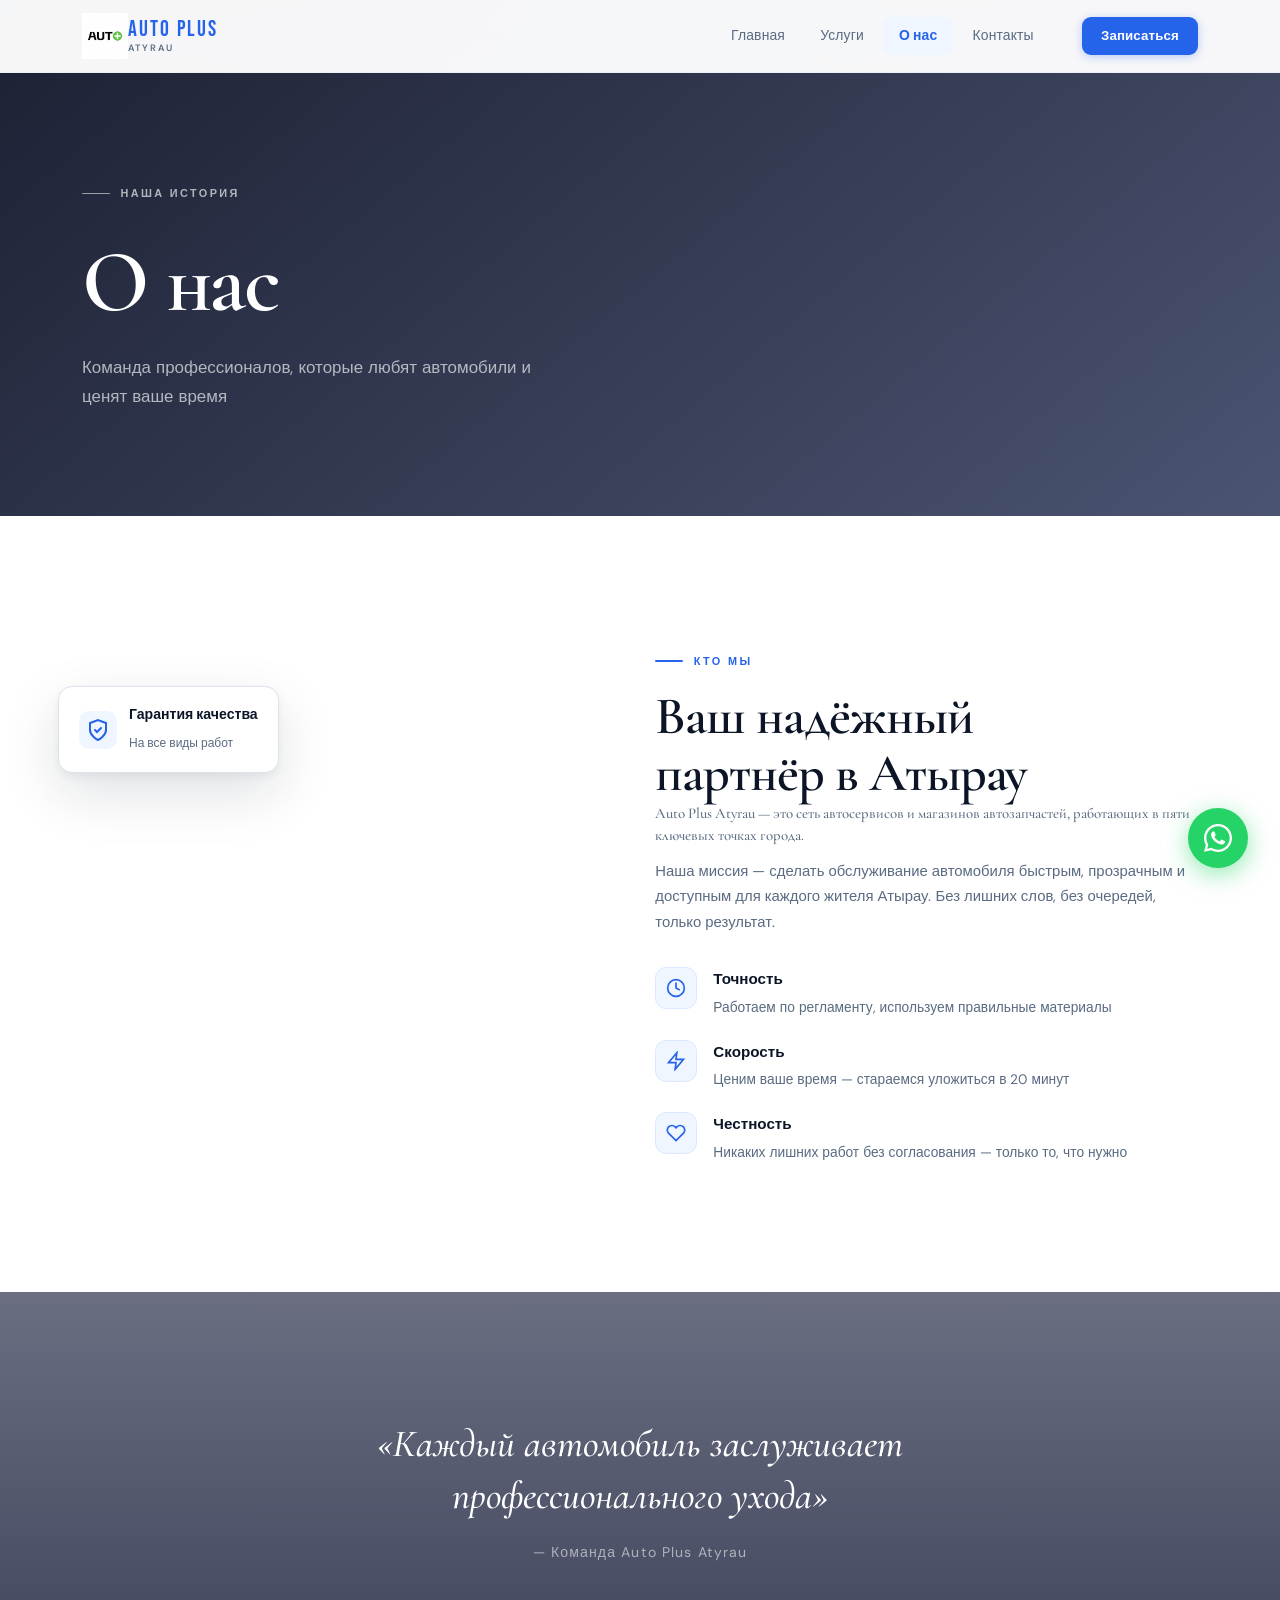
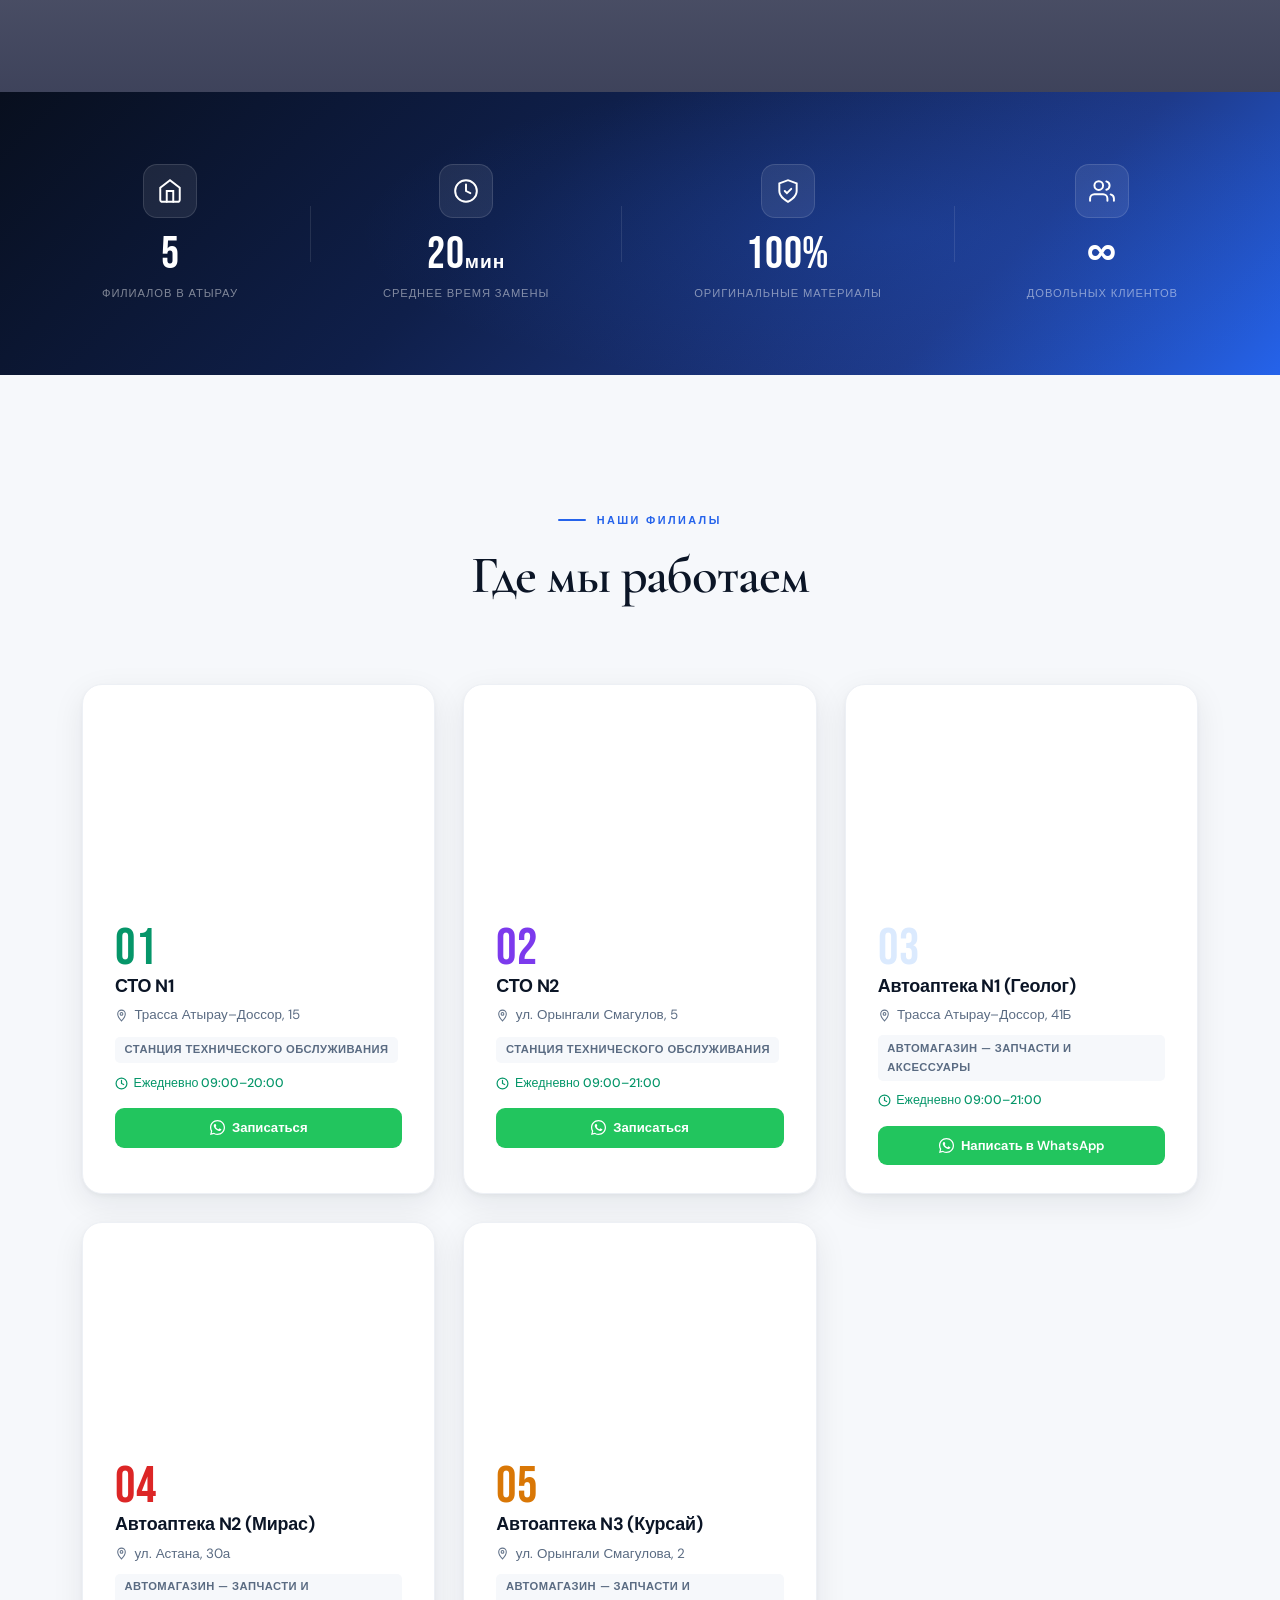
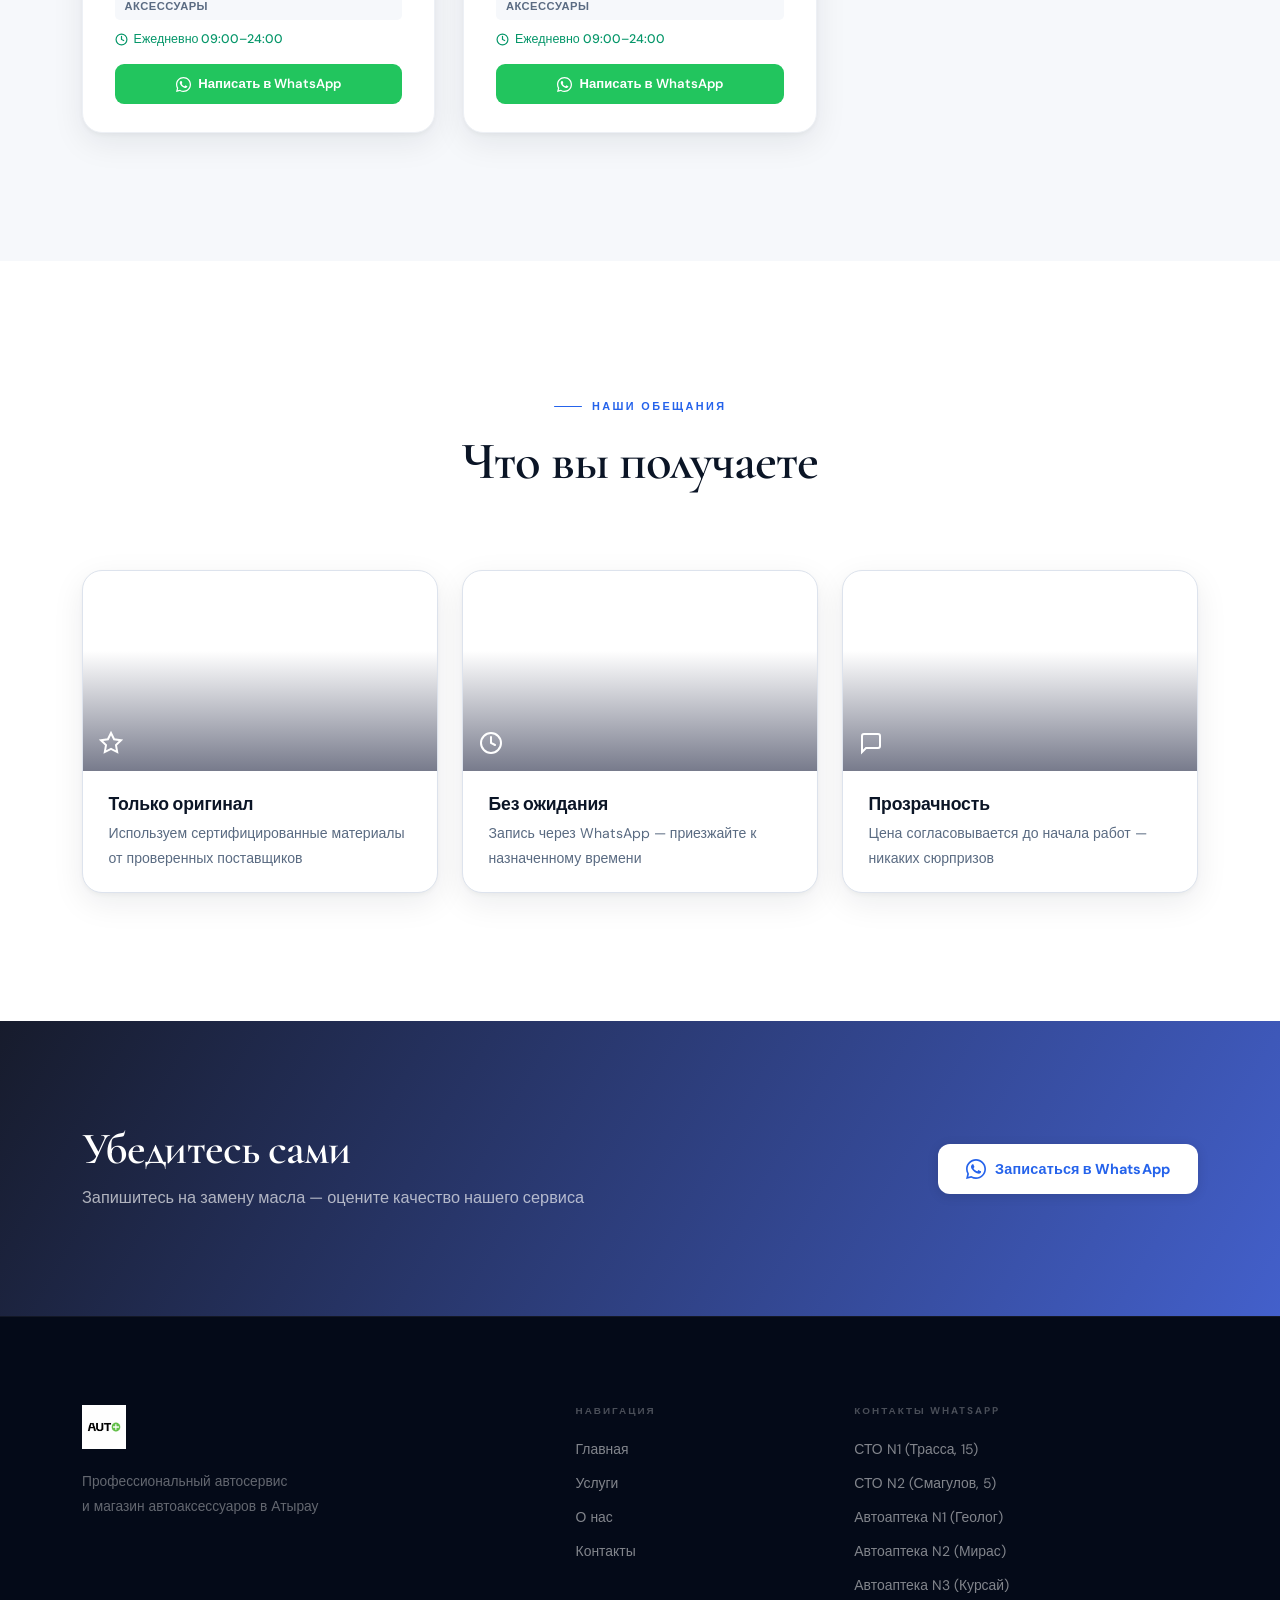
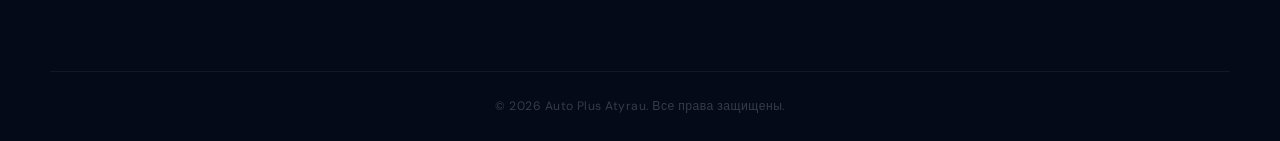
==== commit 15805d0c: "Change" ====
--- a/about.html
+++ b/about.html
@@ -14,17 +14,12 @@
 <header class="navbar" id="navbar">
   <div class="container nav-inner">
     <a href="index.html" class="logo">
-      <div class="logo-emblem">
-        <svg width="30" height="30" viewBox="0 0 32 32" fill="none">
-          <circle cx="16" cy="16" r="14" stroke="#2563eb" stroke-width="1.5"/>
-          <path d="M8 16a8 8 0 0116 0" stroke="#2563eb" stroke-width="1.8" stroke-linecap="round"/>
-          <circle cx="16" cy="16" r="3" fill="#2563eb"/>
-          <path d="M16 9v1.5M16 21.5V23M9 16H7.5M24.5 16H23" stroke="#2563eb" stroke-width="1.5" stroke-linecap="round"/>
-        </svg>
-      </div>
-      <div>
-        <span class="logo-main">AUTO PLUS</span>
-        <span class="logo-sub">ATYRAU</span>
+      <img src="logo.png" alt="Auto Plus Atyrau" class="logo-img" onerror="this.style.display='none';this.nextElementSibling.style.display='flex'"/>
+      <div class="logo-fallback">
+        <div>
+          <span class="logo-main">AUTO PLUS</span>
+          <span class="logo-sub">ATYRAU</span>
+        </div>
       </div>
     </a>
     <nav class="nav-links" id="navLinks">
@@ -74,7 +69,7 @@
       <div class="about-text" data-aos>
         <span class="section-tag">Кто мы</span>
         <h2 class="section-title">Ваш надёжный<br/>партнёр в Атырау</h2>
-        <p class="about-lead">Auto Plus Atyrau — это сеть автосервисов и магазинов автозапчастей, работающих в трёх ключевых точках города.</p>
+        <p class="about-lead">Auto Plus Atyrau — это сеть автосервисов и магазинов автозапчастей, работающих в пяти ключевых точках города.</p>
         <p>Наша миссия — сделать обслуживание автомобиля быстрым, прозрачным и доступным для каждого жителя Атырау. Без лишних слов, без очередей, только результат.</p>
 
         <div class="about-values">
@@ -113,7 +108,7 @@
 
 <!-- FULL-WIDTH PHOTO -->
 <div class="full-photo-section">
-  <img src="https://images.unsplash.com/photo-1622186477895-f2af6a0f5a97?w=1600&q=85&auto=format&fit=crop" alt="Автосервис" loading="lazy"/>
+  <img src="https://images.unsplash.com/photo-1492144534655-ae79c964c9d7?w=1400&q=80&auto=format&fit=crop" alt="Автосервис" loading="lazy"/>
   <div class="full-photo-overlay">
     <div class="container">
       <blockquote class="full-photo-quote">
@@ -131,8 +126,8 @@
       <div class="sband-icon">
         <svg width="26" height="26" viewBox="0 0 24 24" fill="none" stroke="white" stroke-width="1.8" stroke-linecap="round"><path d="M3 9l9-7 9 7v11a2 2 0 01-2 2H5a2 2 0 01-2-2z"/><polyline points="9 22 9 12 15 12 15 22"/></svg>
       </div>
-      <span class="sband-num">3</span>
-      <span class="sband-label">Точки в Атырау</span>
+      <span class="sband-num">5</span>
+      <span class="sband-label">Филиалов в Атырау</span>
     </div>
     <div class="sband-divider"></div>
     <div class="sband-item" data-aos>
@@ -165,74 +160,113 @@
 <section class="section" style="background:var(--bg-alt);">
   <div class="container">
     <div class="section-header">
-      <span class="section-tag">Наши точки</span>
+      <span class="section-tag">Наши филиалы</span>
       <h2 class="section-title">Где мы работаем</h2>
     </div>
     <div class="loc-grid">
       <div class="loc-card" data-aos>
         <div class="loc-img-wrap">
-          <img src="https://images.unsplash.com/photo-1568605117036-5fe5e7bab0b7?w=500&q=80&auto=format&fit=crop" alt="Геолог" loading="lazy"/>
-        </div>
-        <div class="loc-body">
-          <div class="loc-num">01</div>
-          <h3>Геолог</h3>
-          <div class="loc-addr-row">
-            <svg width="13" height="13" viewBox="0 0 24 24" fill="none" stroke="#64748b" stroke-width="2" stroke-linecap="round"><path d="M12 2C8.13 2 5 5.13 5 9c0 5.25 7 13 7 13s7-7.75 7-13c0-3.87-3.13-7-7-7z"/><circle cx="12" cy="9" r="2.5"/></svg>
-            <span>ул. Астана, 30а (р-н Мирас)</span>
-          </div>
-          <p class="loc-type">Автомагазин + центр замены масла</p>
-          <div class="loc-contacts">
-            <a href="https://wa.me/77055007558" class="loc-wa-btn" target="_blank">
-              <svg width="15" height="15" viewBox="0 0 24 24" fill="currentColor"><path d="M17.472 14.382c-.297-.149-1.758-.867-2.03-.967-.273-.099-.471-.148-.67.15-.197.297-.767.966-.94 1.164-.173.199-.347.223-.644.075-.297-.15-1.255-.463-2.39-1.475-.883-.788-1.48-1.761-1.653-2.059-.173-.297-.018-.458.13-.606.134-.133.298-.347.446-.52.149-.174.198-.298.298-.497.099-.198.05-.371-.025-.52-.075-.149-.669-1.612-.916-2.207-.242-.579-.487-.5-.669-.51-.173-.008-.371-.01-.57-.01-.198 0-.52.074-.792.372-.272.297-1.04 1.016-1.04 2.479 0 1.462 1.065 2.875 1.213 3.074.149.198 2.096 3.2 5.077 4.487.709.306 1.262.489 1.694.625.712.227 1.36.195 1.871.118.571-.085 1.758-.719 2.006-1.413.248-.694.248-1.289.173-1.413-.074-.124-.272-.198-.57-.347z"/><path d="M12 0C5.373 0 0 5.373 0 12c0 2.123.554 4.118 1.524 5.847L.057 23.882l6.197-1.447A11.946 11.946 0 0012 24c6.627 0 12-5.373 12-12S18.627 0 12 0zm0 22c-1.891 0-3.659-.498-5.193-1.37l-.373-.22-3.679.859.903-3.583-.244-.388A9.951 9.951 0 012 12C2 6.477 6.477 2 12 2s10 4.477 10 10-4.477 10-10 10z"/></svg>
-              Магазин
-            </a>
-            <a href="https://wa.me/77011189228" class="loc-wa-btn" target="_blank">
-              <svg width="15" height="15" viewBox="0 0 24 24" fill="currentColor"><path d="M17.472 14.382c-.297-.149-1.758-.867-2.03-.967-.273-.099-.471-.148-.67.15-.197.297-.767.966-.94 1.164-.173.199-.347.223-.644.075-.297-.15-1.255-.463-2.39-1.475-.883-.788-1.48-1.761-1.653-2.059-.173-.297-.018-.458.13-.606.134-.133.298-.347.446-.52.149-.174.198-.298.298-.497.099-.198.05-.371-.025-.52-.075-.149-.669-1.612-.916-2.207-.242-.579-.487-.5-.669-.51-.173-.008-.371-.01-.57-.01-.198 0-.52.074-.792.372-.272.297-1.04 1.016-1.04 2.479 0 1.462 1.065 2.875 1.213 3.074.149.198 2.096 3.2 5.077 4.487.709.306 1.262.489 1.694.625.712.227 1.36.195 1.871.118.571-.085 1.758-.719 2.006-1.413.248-.694.248-1.289.173-1.413-.074-.124-.272-.198-.57-.347z"/><path d="M12 0C5.373 0 0 5.373 0 12c0 2.123.554 4.118 1.524 5.847L.057 23.882l6.197-1.447A11.946 11.946 0 0012 24c6.627 0 12-5.373 12-12S18.627 0 12 0zm0 22c-1.891 0-3.659-.498-5.193-1.37l-.373-.22-3.679.859.903-3.583-.244-.388A9.951 9.951 0 012 12C2 6.477 6.477 2 12 2s10 4.477 10 10-4.477 10-10 10z"/></svg>
-              Сервис
-            </a>
-          </div>
-        </div>
-      </div>
-
-      <div class="loc-card" data-aos>
-        <div class="loc-img-wrap">
-          <img src="https://images.unsplash.com/photo-1597852074816-d933c7d2b988?w=500&q=80&auto=format&fit=crop" alt="Ирсай" loading="lazy"/>
-        </div>
-        <div class="loc-body">
-          <div class="loc-num">02</div>
-          <h3>Ирсай / Құрсай</h3>
-          <div class="loc-addr-row">
-            <svg width="13" height="13" viewBox="0 0 24 24" fill="none" stroke="#64748b" stroke-width="2" stroke-linecap="round"><path d="M12 2C8.13 2 5 5.13 5 9c0 5.25 7 13 7 13s7-7.75 7-13c0-3.87-3.13-7-7-7z"/><circle cx="12" cy="9" r="2.5"/></svg>
-            <span>ул. Смагулова, 2 (р-н Құрсай)</span>
-          </div>
-          <p class="loc-type">Автомагазин + центр замены масла</p>
-          <div class="loc-contacts">
-            <a href="https://wa.me/77785862484" class="loc-wa-btn" target="_blank">
-              <svg width="15" height="15" viewBox="0 0 24 24" fill="currentColor"><path d="M17.472 14.382c-.297-.149-1.758-.867-2.03-.967-.273-.099-.471-.148-.67.15-.197.297-.767.966-.94 1.164-.173.199-.347.223-.644.075-.297-.15-1.255-.463-2.39-1.475-.883-.788-1.48-1.761-1.653-2.059-.173-.297-.018-.458.13-.606.134-.133.298-.347.446-.52.149-.174.198-.298.298-.497.099-.198.05-.371-.025-.52-.075-.149-.669-1.612-.916-2.207-.242-.579-.487-.5-.669-.51-.173-.008-.371-.01-.57-.01-.198 0-.52.074-.792.372-.272.297-1.04 1.016-1.04 2.479 0 1.462 1.065 2.875 1.213 3.074.149.198 2.096 3.2 5.077 4.487.709.306 1.262.489 1.694.625.712.227 1.36.195 1.871.118.571-.085 1.758-.719 2.006-1.413.248-.694.248-1.289.173-1.413-.074-.124-.272-.198-.57-.347z"/><path d="M12 0C5.373 0 0 5.373 0 12c0 2.123.554 4.118 1.524 5.847L.057 23.882l6.197-1.447A11.946 11.946 0 0012 24c6.627 0 12-5.373 12-12S18.627 0 12 0zm0 22c-1.891 0-3.659-.498-5.193-1.37l-.373-.22-3.679.859.903-3.583-.244-.388A9.951 9.951 0 012 12C2 6.477 6.477 2 12 2s10 4.477 10 10-4.477 10-10 10z"/></svg>
-              Магазин
-            </a>
-            <a href="https://wa.me/77754526732" class="loc-wa-btn" target="_blank">
-              <svg width="15" height="15" viewBox="0 0 24 24" fill="currentColor"><path d="M17.472 14.382c-.297-.149-1.758-.867-2.03-.967-.273-.099-.471-.148-.67.15-.197.297-.767.966-.94 1.164-.173.199-.347.223-.644.075-.297-.15-1.255-.463-2.39-1.475-.883-.788-1.48-1.761-1.653-2.059-.173-.297-.018-.458.13-.606.134-.133.298-.347.446-.52.149-.174.198-.298.298-.497.099-.198.05-.371-.025-.52-.075-.149-.669-1.612-.916-2.207-.242-.579-.487-.5-.669-.51-.173-.008-.371-.01-.57-.01-.198 0-.52.074-.792.372-.272.297-1.04 1.016-1.04 2.479 0 1.462 1.065 2.875 1.213 3.074.149.198 2.096 3.2 5.077 4.487.709.306 1.262.489 1.694.625.712.227 1.36.195 1.871.118.571-.085 1.758-.719 2.006-1.413.248-.694.248-1.289.173-1.413-.074-.124-.272-.198-.57-.347z"/><path d="M12 0C5.373 0 0 5.373 0 12c0 2.123.554 4.118 1.524 5.847L.057 23.882l6.197-1.447A11.946 11.946 0 0012 24c6.627 0 12-5.373 12-12S18.627 0 12 0zm0 22c-1.891 0-3.659-.498-5.193-1.37l-.373-.22-3.679.859.903-3.583-.244-.388A9.951 9.951 0 012 12C2 6.477 6.477 2 12 2s10 4.477 10 10-4.477 10-10 10z"/></svg>
-              Сервис
-            </a>
-          </div>
-        </div>
-      </div>
-
-      <div class="loc-card" data-aos>
-        <div class="loc-img-wrap">
-          <img src="https://images.unsplash.com/photo-1501854140801-50d01698950b?w=500&q=80&auto=format&fit=crop" alt="Трасса" loading="lazy"/>
+          <img src="https://i0.photo.2gis.com/photo-gallery/f2ba627a-0829-4d8d-8148-c3638af7841d.jpg" alt="СТО N1" loading="lazy"/>
+        </div>
+        <div class="loc-body">
+          <div class="loc-num" style="color:#059669;">01</div>
+          <h3>СТО N1</h3>
+          <div class="loc-addr-row">
+            <svg width="13" height="13" viewBox="0 0 24 24" fill="none" stroke="#64748b" stroke-width="2" stroke-linecap="round"><path d="M12 2C8.13 2 5 5.13 5 9c0 5.25 7 13 7 13s7-7.75 7-13c0-3.87-3.13-7-7-7z"/><circle cx="12" cy="9" r="2.5"/></svg>
+            <span>Трасса Атырау–Доссор, 15</span>
+          </div>
+          <p class="loc-type">Станция технического обслуживания</p>
+          <div class="loc-hours"><svg width="13" height="13" viewBox="0 0 24 24" fill="none" stroke="currentColor" stroke-width="2.2" stroke-linecap="round"><circle cx="12" cy="12" r="10"/><polyline points="12 6 12 12 16 14"/></svg>Ежедневно 09:00–20:00</div>
+          <div class="loc-contacts">
+            <a href="https://wa.me/77011189228" class="loc-wa-btn" style="flex:1;justify-content:center;" target="_blank">
+              <svg width="15" height="15" viewBox="0 0 24 24" fill="currentColor"><path d="M17.472 14.382c-.297-.149-1.758-.867-2.03-.967-.273-.099-.471-.148-.67.15-.197.297-.767.966-.94 1.164-.173.199-.347.223-.644.075-.297-.15-1.255-.463-2.39-1.475-.883-.788-1.48-1.761-1.653-2.059-.173-.297-.018-.458.13-.606.134-.133.298-.347.446-.52.149-.174.198-.298.298-.497.099-.198.05-.371-.025-.52-.075-.149-.669-1.612-.916-2.207-.242-.579-.487-.5-.669-.51-.173-.008-.371-.01-.57-.01-.198 0-.52.074-.792.372-.272.297-1.04 1.016-1.04 2.479 0 1.462 1.065 2.875 1.213 3.074.149.198 2.096 3.2 5.077 4.487.709.306 1.262.489 1.694.625.712.227 1.36.195 1.871.118.571-.085 1.758-.719 2.006-1.413.248-.694.248-1.289.173-1.413-.074-.124-.272-.198-.57-.347z"/><path d="M12 0C5.373 0 0 5.373 0 12c0 2.123.554 4.118 1.524 5.847L.057 23.882l6.197-1.447A11.946 11.946 0 0012 24c6.627 0 12-5.373 12-12S18.627 0 12 0zm0 22c-1.891 0-3.659-.498-5.193-1.37l-.373-.22-3.679.859.903-3.583-.244-.388A9.951 9.951 0 012 12C2 6.477 6.477 2 12 2s10 4.477 10 10-4.477 10-10 10z"/></svg>
+              Записаться
+            </a>
+          </div>
+        </div>
+      </div>
+
+      <div class="loc-card" data-aos>
+        <div class="loc-img-wrap">
+          <img src="https://i5.photo.2gis.com/photo-gallery/f05f59c2-6cbf-4b08-b948-7c5f99e4770f.jpg" style="width:100%; height:300px; object-fit:cover; object-position:center 50%;" alt="СТО N2" loading="lazy"/>
+        </div>
+        <div class="loc-body">
+          <div class="loc-num" style="color:#7c3aed;">02</div>
+          <h3>СТО N2</h3>
+          <div class="loc-addr-row">
+            <svg width="13" height="13" viewBox="0 0 24 24" fill="none" stroke="#64748b" stroke-width="2" stroke-linecap="round"><path d="M12 2C8.13 2 5 5.13 5 9c0 5.25 7 13 7 13s7-7.75 7-13c0-3.87-3.13-7-7-7z"/><circle cx="12" cy="9" r="2.5"/></svg>
+            <span>ул. Орынгали Смагулов, 5</span>
+          </div>
+          <p class="loc-type">Станция технического обслуживания</p>
+          <div class="loc-hours"><svg width="13" height="13" viewBox="0 0 24 24" fill="none" stroke="currentColor" stroke-width="2.2" stroke-linecap="round"><circle cx="12" cy="12" r="10"/><polyline points="12 6 12 12 16 14"/></svg>Ежедневно 09:00–21:00</div>
+          <div class="loc-contacts">
+            <a href="https://wa.me/77754526732" class="loc-wa-btn" style="flex:1;justify-content:center;" target="_blank">
+              <svg width="15" height="15" viewBox="0 0 24 24" fill="currentColor"><path d="M17.472 14.382c-.297-.149-1.758-.867-2.03-.967-.273-.099-.471-.148-.67.15-.197.297-.767.966-.94 1.164-.173.199-.347.223-.644.075-.297-.15-1.255-.463-2.39-1.475-.883-.788-1.48-1.761-1.653-2.059-.173-.297-.018-.458.13-.606.134-.133.298-.347.446-.52.149-.174.198-.298.298-.497.099-.198.05-.371-.025-.52-.075-.149-.669-1.612-.916-2.207-.242-.579-.487-.5-.669-.51-.173-.008-.371-.01-.57-.01-.198 0-.52.074-.792.372-.272.297-1.04 1.016-1.04 2.479 0 1.462 1.065 2.875 1.213 3.074.149.198 2.096 3.2 5.077 4.487.709.306 1.262.489 1.694.625.712.227 1.36.195 1.871.118.571-.085 1.758-.719 2.006-1.413.248-.694.248-1.289.173-1.413-.074-.124-.272-.198-.57-.347z"/><path d="M12 0C5.373 0 0 5.373 0 12c0 2.123.554 4.118 1.524 5.847L.057 23.882l6.197-1.447A11.946 11.946 0 0012 24c6.627 0 12-5.373 12-12S18.627 0 12 0zm0 22c-1.891 0-3.659-.498-5.193-1.37l-.373-.22-3.679.859.903-3.583-.244-.388A9.951 9.951 0 012 12C2 6.477 6.477 2 12 2s10 4.477 10 10-4.477 10-10 10z"/></svg>
+              Записаться
+            </a>
+          </div>
+        </div>
+      </div>
+
+      <div class="loc-card" data-aos>
+        <div class="loc-img-wrap">
+          <img src="https://i1.photo.2gis.com/images/branch/0/30258560109511324_01ef.jpg" alt="Автоаптека N1 Геолог" loading="lazy"/>
         </div>
         <div class="loc-body">
           <div class="loc-num">03</div>
-          <h3>Трасса Доссор</h3>
-          <div class="loc-addr-row">
-            <svg width="13" height="13" viewBox="0 0 24 24" fill="none" stroke="#64748b" stroke-width="2" stroke-linecap="round"><path d="M12 2C8.13 2 5 5.13 5 9c0 5.25 7 13 7 13s7-7.75 7-13c0-3.87-3.13-7-7-7z"/><circle cx="12" cy="9" r="2.5"/></svg>
-            <span>Трасса Атырау–Доссор, 15 км</span>
-          </div>
-          <p class="loc-type">Сервисная точка на трассе</p>
+          <h3>Автоаптека N1 (Геолог)</h3>
+          <div class="loc-addr-row">
+            <svg width="13" height="13" viewBox="0 0 24 24" fill="none" stroke="#64748b" stroke-width="2" stroke-linecap="round"><path d="M12 2C8.13 2 5 5.13 5 9c0 5.25 7 13 7 13s7-7.75 7-13c0-3.87-3.13-7-7-7z"/><circle cx="12" cy="9" r="2.5"/></svg>
+            <span>Трасса Атырау–Доссор, 41Б</span>
+          </div>
+          <p class="loc-type">Автомагазин — запчасти и аксессуары</p>
+          <div class="loc-hours"><svg width="13" height="13" viewBox="0 0 24 24" fill="none" stroke="currentColor" stroke-width="2.2" stroke-linecap="round"><circle cx="12" cy="12" r="10"/><polyline points="12 6 12 12 16 14"/></svg>Ежедневно 09:00–21:00</div>
           <div class="loc-contacts">
             <a href="https://wa.me/77055007558" class="loc-wa-btn" style="flex:1;justify-content:center;" target="_blank">
+              <svg width="15" height="15" viewBox="0 0 24 24" fill="currentColor"><path d="M17.472 14.382c-.297-.149-1.758-.867-2.03-.967-.273-.099-.471-.148-.67.15-.197.297-.767.966-.94 1.164-.173.199-.347.223-.644.075-.297-.15-1.255-.463-2.39-1.475-.883-.788-1.48-1.761-1.653-2.059-.173-.297-.018-.458.13-.606.134-.133.298-.347.446-.52.149-.174.198-.298.298-.497.099-.198.05-.371-.025-.52-.075-.149-.669-1.612-.916-2.207-.242-.579-.487-.5-.669-.51-.173-.008-.371-.01-.57-.01-.198 0-.52.074-.792.372-.272.297-1.04 1.016-1.04 2.479 0 1.462 1.065 2.875 1.213 3.074.149.198 2.096 3.2 5.077 4.487.709.306 1.262.489 1.694.625.712.227 1.36.195 1.871.118.571-.085 1.758-.719 2.006-1.413.248-.694.248-1.289.173-1.413-.074-.124-.272-.198-.57-.347z"/><path d="M12 0C5.373 0 0 5.373 0 12c0 2.123.554 4.118 1.524 5.847L.057 23.882l6.197-1.447A11.946 11.946 0 0012 24c6.627 0 12-5.373 12-12S18.627 0 12 0zm0 22c-1.891 0-3.659-.498-5.193-1.37l-.373-.22-3.679.859.903-3.583-.244-.388A9.951 9.951 0 012 12C2 6.477 6.477 2 12 2s10 4.477 10 10-4.477 10-10 10z"/></svg>
+              Написать в WhatsApp
+            </a>
+          </div>
+        </div>
+      </div>
+
+      <div class="loc-card" data-aos>
+        <div class="loc-img-wrap">
+          <img src="https://i2.photo.2gis.com/photo-gallery/379f0d67-3f2b-49af-8d7b-d1bddc409fbf.jpg" alt="Автоаптека N2 Мирас" loading="lazy"/>
+        </div>
+        <div class="loc-body">
+          <div class="loc-num" style="color:#dc2626;">04</div>
+          <h3>Автоаптека N2 (Мирас)</h3>
+          <div class="loc-addr-row">
+            <svg width="13" height="13" viewBox="0 0 24 24" fill="none" stroke="#64748b" stroke-width="2" stroke-linecap="round"><path d="M12 2C8.13 2 5 5.13 5 9c0 5.25 7 13 7 13s7-7.75 7-13c0-3.87-3.13-7-7-7z"/><circle cx="12" cy="9" r="2.5"/></svg>
+            <span>ул. Астана, 30а</span>
+          </div>
+          <p class="loc-type">Автомагазин — запчасти и аксессуары</p>
+          <div class="loc-hours"><svg width="13" height="13" viewBox="0 0 24 24" fill="none" stroke="currentColor" stroke-width="2.2" stroke-linecap="round"><circle cx="12" cy="12" r="10"/><polyline points="12 6 12 12 16 14"/></svg>Ежедневно 09:00–24:00</div>
+          <div class="loc-contacts">
+            <a href="https://wa.me/77055007558" class="loc-wa-btn" style="flex:1;justify-content:center;" target="_blank">
+              <svg width="15" height="15" viewBox="0 0 24 24" fill="currentColor"><path d="M17.472 14.382c-.297-.149-1.758-.867-2.03-.967-.273-.099-.471-.148-.67.15-.197.297-.767.966-.94 1.164-.173.199-.347.223-.644.075-.297-.15-1.255-.463-2.39-1.475-.883-.788-1.48-1.761-1.653-2.059-.173-.297-.018-.458.13-.606.134-.133.298-.347.446-.52.149-.174.198-.298.298-.497.099-.198.05-.371-.025-.52-.075-.149-.669-1.612-.916-2.207-.242-.579-.487-.5-.669-.51-.173-.008-.371-.01-.57-.01-.198 0-.52.074-.792.372-.272.297-1.04 1.016-1.04 2.479 0 1.462 1.065 2.875 1.213 3.074.149.198 2.096 3.2 5.077 4.487.709.306 1.262.489 1.694.625.712.227 1.36.195 1.871.118.571-.085 1.758-.719 2.006-1.413.248-.694.248-1.289.173-1.413-.074-.124-.272-.198-.57-.347z"/><path d="M12 0C5.373 0 0 5.373 0 12c0 2.123.554 4.118 1.524 5.847L.057 23.882l6.197-1.447A11.946 11.946 0 0012 24c6.627 0 12-5.373 12-12S18.627 0 12 0zm0 22c-1.891 0-3.659-.498-5.193-1.37l-.373-.22-3.679.859.903-3.583-.244-.388A9.951 9.951 0 012 12C2 6.477 6.477 2 12 2s10 4.477 10 10-4.477 10-10 10z"/></svg>
+              Написать в WhatsApp
+            </a>
+          </div>
+        </div>
+      </div>
+
+      <div class="loc-card" data-aos>
+        <div class="loc-img-wrap">
+          <img src="https://i1.photo.2gis.com/photo-gallery/12c8f167-c0d2-447a-afd6-9f8a44e9cbd3.jpg" alt="Автоаптека N3 Курсай" style="width:100%; height:300px; object-fit:cover; object-position: center 80%;" loading="lazy"/>
+        </div>
+        <div class="loc-body">
+          <div class="loc-num" style="color:#d97706;">05</div>
+          <h3>Автоаптека N3 (Курсай)</h3>
+          <div class="loc-addr-row">
+            <svg width="13" height="13" viewBox="0 0 24 24" fill="none" stroke="#64748b" stroke-width="2" stroke-linecap="round"><path d="M12 2C8.13 2 5 5.13 5 9c0 5.25 7 13 7 13s7-7.75 7-13c0-3.87-3.13-7-7-7z"/><circle cx="12" cy="9" r="2.5"/></svg>
+            <span>ул. Орынгали Смагулова, 2</span>
+          </div>
+          <p class="loc-type">Автомагазин — запчасти и аксессуары</p>
+          <div class="loc-hours"><svg width="13" height="13" viewBox="0 0 24 24" fill="none" stroke="currentColor" stroke-width="2.2" stroke-linecap="round"><circle cx="12" cy="12" r="10"/><polyline points="12 6 12 12 16 14"/></svg>Ежедневно 09:00–24:00</div>
+          <div class="loc-contacts">
+            <a href="https://wa.me/77785862484" class="loc-wa-btn" style="flex:1;justify-content:center;" target="_blank">
               <svg width="15" height="15" viewBox="0 0 24 24" fill="currentColor"><path d="M17.472 14.382c-.297-.149-1.758-.867-2.03-.967-.273-.099-.471-.148-.67.15-.197.297-.767.966-.94 1.164-.173.199-.347.223-.644.075-.297-.15-1.255-.463-2.39-1.475-.883-.788-1.48-1.761-1.653-2.059-.173-.297-.018-.458.13-.606.134-.133.298-.347.446-.52.149-.174.198-.298.298-.497.099-.198.05-.371-.025-.52-.075-.149-.669-1.612-.916-2.207-.242-.579-.487-.5-.669-.51-.173-.008-.371-.01-.57-.01-.198 0-.52.074-.792.372-.272.297-1.04 1.016-1.04 2.479 0 1.462 1.065 2.875 1.213 3.074.149.198 2.096 3.2 5.077 4.487.709.306 1.262.489 1.694.625.712.227 1.36.195 1.871.118.571-.085 1.758-.719 2.006-1.413.248-.694.248-1.289.173-1.413-.074-.124-.272-.198-.57-.347z"/><path d="M12 0C5.373 0 0 5.373 0 12c0 2.123.554 4.118 1.524 5.847L.057 23.882l6.197-1.447A11.946 11.946 0 0012 24c6.627 0 12-5.373 12-12S18.627 0 12 0zm0 22c-1.891 0-3.659-.498-5.193-1.37l-.373-.22-3.679.859.903-3.583-.244-.388A9.951 9.951 0 012 12C2 6.477 6.477 2 12 2s10 4.477 10 10-4.477 10-10 10z"/></svg>
               Написать в WhatsApp
             </a>
@@ -313,10 +347,13 @@
   <div class="container footer-inner">
     <div class="footer-brand">
       <div class="footer-logo-wrap">
-        <div class="logo-emblem footer-emblem">
-          <svg width="28" height="28" viewBox="0 0 32 32" fill="none"><circle cx="16" cy="16" r="14" stroke="rgba(255,255,255,0.4)" stroke-width="1.5"/><path d="M8 16a8 8 0 0116 0" stroke="rgba(255,255,255,0.4)" stroke-width="1.8" stroke-linecap="round"/><circle cx="16" cy="16" r="3" fill="white"/></svg>
-        </div>
-        <div><span class="logo-main">AUTO PLUS</span><span class="logo-sub" style="color:rgba(255,255,255,0.35)">ATYRAU</span></div>
+        <img src="logo.png" alt="Auto Plus Atyrau" class="footer-logo-img" onerror="this.style.display='none';this.nextElementSibling.style.display='flex'"/>
+        <div class="footer-logo-fallback">
+          <div class="logo-emblem footer-emblem">
+            <svg width="26" height="26" viewBox="0 0 32 32" fill="none"><circle cx="16" cy="16" r="14" stroke="rgba(255,255,255,0.4)" stroke-width="1.5"/><path d="M8 16a8 8 0 0116 0" stroke="rgba(255,255,255,0.4)" stroke-width="1.8" stroke-linecap="round"/><circle cx="16" cy="16" r="3" fill="white"/></svg>
+          </div>
+          <div><span class="logo-main">AUTO PLUS</span><span class="logo-sub" style="color:rgba(255,255,255,0.35)">ATYRAU</span></div>
+        </div>
       </div>
       <p>Профессиональный автосервис<br/>и магазин автоаксессуаров в Атырау</p>
     </div>
@@ -329,13 +366,14 @@
     </div>
     <div class="footer-contacts">
       <h4>Контакты WhatsApp</h4>
-      <a href="https://wa.me/77055007558" target="_blank">Магазин Геолог</a>
-      <a href="https://wa.me/77785862484" target="_blank">Магазин Ирсай</a>
-      <a href="https://wa.me/77011189228" target="_blank">Сервис Геолог</a>
-      <a href="https://wa.me/77754526732" target="_blank">Сервис Құрсай</a>
-    </div>
-  </div>
-  <div class="footer-bottom"><p>© 2025 Auto Plus Atyrau. Все права защищены.</p></div>
+      <a href="https://wa.me/77011189228" target="_blank">СТО N1 (Трасса, 15)</a>
+      <a href="https://wa.me/77754526732" target="_blank">СТО N2 (Смагулов, 5)</a>
+      <a href="https://wa.me/77055007558" target="_blank">Автоаптека N1 (Геолог)</a>
+      <a href="https://wa.me/77055007558" target="_blank">Автоаптека N2 (Мирас)</a>
+      <a href="https://wa.me/77785862484" target="_blank">Автоаптека N3 (Курсай)</a>
+    </div>
+  </div>
+  <div class="footer-bottom"><p>© 2026 Auto Plus Atyrau. Все права защищены.</p></div>
 </footer>
 
 <a href="https://wa.me/77055007558" target="_blank" class="wa-float" aria-label="WhatsApp">
--- a/style.css
+++ b/style.css
@@ -1,447 +1,613 @@
 /* =============================================
-   AUTO PLUS ATYRAU — PREMIUM STYLESHEET v2
+   AUTO PLUS ATYRAU — PREMIUM STYLESHEET v3
    Fonts: Cormorant Garamond + DM Sans + Bebas Neue
    ============================================= */
 
-@import url('https://fonts.googleapis.com/css2?family=Cormorant+Garamond:wght@400;500;600;700&family=DM+Sans:wght@300;400;500;600;700&family=Bebas+Neue&display=swap');
-
 :root {
-  --blue: #2563eb;
-  --blue-dark: #1d4ed8;
-  --blue-light: #dbeafe;
+  --blue:        #2563eb;
+  --blue-dark:   #1d4ed8;
+  --blue-deeper: #1e3a8a;
+  --blue-light:  #dbeafe;
   --blue-xlight: #eff6ff;
-  --red: #dc2626;
-  --red-light: #fee2e2;
-  --text: #0f172a;
-  --text-muted: #64748b;
-  --bg: #ffffff;
-  --bg-alt: #f8fafc;
-  --border: #e2e8f0;
-  --shadow-sm: 0 1px 3px rgba(0,0,0,0.07), 0 1px 2px rgba(0,0,0,0.04);
-  --shadow:    0 4px 20px rgba(0,0,0,0.07), 0 1px 4px rgba(0,0,0,0.04);
-  --shadow-lg: 0 20px 60px rgba(0,0,0,0.12), 0 4px 20px rgba(0,0,0,0.06);
-  --radius: 16px;
-  --radius-sm: 10px;
-  --radius-lg: 24px;
-  --font: 'DM Sans', sans-serif;
-  --font-display: 'Cormorant Garamond', serif;
-  --font-mono: 'Bebas Neue', cursive;
-  --transition: all 0.3s cubic-bezier(0.4, 0, 0.2, 1);
+  --red:         #dc2626;
+  --red-light:   #fee2e2;
+  --text:        #0b1526;
+  --text-muted:  #5a6b82;
+  --bg:          #ffffff;
+  --bg-alt:      #f6f8fb;
+  --bg-dark:     #080f1e;
+  --border:      #dde3ed;
+  --border-light:#edf0f5;
+  --shadow-sm:   0 1px 2px rgba(11,21,38,0.05), 0 2px 8px rgba(11,21,38,0.04);
+  --shadow:      0 2px 4px rgba(11,21,38,0.04), 0 10px 32px rgba(11,21,38,0.08);
+  --shadow-lg:   0 4px 8px rgba(11,21,38,0.05), 0 20px 56px rgba(11,21,38,0.13);
+  --shadow-xl:   0 8px 16px rgba(11,21,38,0.06), 0 40px 80px rgba(11,21,38,0.18);
+  --radius:      14px;
+  --radius-sm:   9px;
+  --radius-lg:   20px;
+  --font:        'DM Sans', sans-serif;
+  --font-serif:  'Cormorant Garamond', serif;
+  --font-mono:   'Bebas Neue', cursive;
+  --tr:          all 0.28s cubic-bezier(0.4,0,0.2,1);
 }
 
 *, *::before, *::after { box-sizing: border-box; margin: 0; padding: 0; }
 html { scroll-behavior: smooth; }
-body { font-family: var(--font); color: var(--text); background: var(--bg); line-height: 1.65; overflow-x: hidden; }
+body { font-family: var(--font); color: var(--text); background: var(--bg); line-height: 1.68; overflow-x: hidden; -webkit-font-smoothing: antialiased; }
 img { display: block; width: 100%; height: 100%; object-fit: cover; }
 
-/* ===== CONTAINER ===== */
-.container { max-width: 1160px; margin: 0 auto; padding: 0 1.5rem; }
-
-/* ===== TYPOGRAPHY ===== */
-h1, h2, h3, h4 { line-height: 1.15; font-weight: 700; }
-h2 { font-family: var(--font-display); font-weight: 600; }
-
-/* ===== SECTION ===== */
-.section { padding: 5.5rem 0; }
-.section-header { text-align: center; margin-bottom: 3.5rem; }
+/* ── CONTAINER ── */
+.container { max-width: 1180px; margin: 0 auto; padding: 0 2rem; }
+
+/* ── TYPOGRAPHY ── */
+h1, h3, h4 { font-weight: 700; line-height: 1.18; letter-spacing: -0.01em; }
+h2 { font-family: var(--font-serif); font-weight: 600; line-height: 1.1; letter-spacing: -0.015em; }
+p { line-height: 1.72; }
+
+/* ── SECTION ── */
+.section { padding: 8rem 0; }
+.section-header { text-align: center; margin-bottom: 5rem; }
+.section-sub { color: var(--text-muted); font-size: 1.04rem; max-width: 520px; margin: 1.1rem auto 0; line-height: 1.78; }
+
 .section-tag {
-  display: inline-block;
-  background: var(--blue-light);
-  color: var(--blue);
-  font-size: 0.72rem;
-  font-weight: 700;
-  text-transform: uppercase;
-  letter-spacing: 0.14em;
-  padding: 0.35rem 1rem;
-  border-radius: 100px;
-  margin-bottom: 0.85rem;
-}
-.tag-light {
-  background: rgba(255,255,255,0.2);
-  color: white;
-  border: 1px solid rgba(255,255,255,0.35);
-}
+  display: inline-flex; align-items: center; gap: 0.65rem;
+  color: var(--blue); font-size: 0.68rem; font-weight: 700;
+  text-transform: uppercase; letter-spacing: 0.22em;
+  margin-bottom: 1.1rem; background: none; padding: 0; border-radius: 0;
+}
+.section-tag::before {
+  content: ''; display: block; width: 28px; height: 1.5px;
+  background: currentColor; flex-shrink: 0; border-radius: 2px;
+}
+.tag-light { color: rgba(255,255,255,0.65); }
+.tag-light::before { background: rgba(255,255,255,0.55); }
+
 .section-title {
-  font-family: var(--font-display);
-  font-size: clamp(2rem, 4.5vw, 3rem);
-  font-weight: 600;
-  color: var(--text);
-  line-height: 1.12;
-}
-
-/* ===== NAVBAR ===== */
+  font-family: var(--font-serif);
+  font-size: clamp(2.2rem, 4.8vw, 3.3rem);
+  font-weight: 600; color: var(--text); line-height: 1.08;
+  letter-spacing: -0.02em;
+}
+
+/* ── NAVBAR ── */
 .navbar {
   position: fixed; top: 0; left: 0; right: 0; z-index: 1000;
-  background: rgba(255,255,255,0.96);
-  backdrop-filter: blur(16px);
-  border-bottom: 1px solid var(--border);
-  transition: var(--transition);
-}
-.navbar.scrolled { box-shadow: var(--shadow); }
-.nav-inner { display: flex; align-items: center; gap: 1.5rem; height: 70px; }
-
-.logo { display: flex; align-items: center; gap: 0.7rem; text-decoration: none; flex-shrink: 0; }
+  background: rgba(255,255,255,0.96); backdrop-filter: blur(20px) saturate(180%);
+  border-bottom: 1px solid var(--border-light); transition: var(--tr);
+}
+.navbar.scrolled { box-shadow: 0 2px 24px rgba(11,21,38,0.08); border-bottom-color: var(--border); }
+.nav-inner { display: flex; align-items: center; gap: 2rem; height: 72px; }
+
+/* Logo */
+.logo { display: flex; align-items: center; text-decoration: none; flex-shrink: 0; }
+.logo-img { height: 46px; width: auto; object-fit: contain; }
+.logo-fallback { display: flex; align-items: center; gap: 0.75rem; }
 .logo-emblem {
-  width: 40px; height: 40px;
-  background: var(--blue-xlight);
-  border-radius: 10px;
-  display: flex; align-items: center; justify-content: center;
-  border: 1px solid var(--blue-light);
-}
-.logo-main {
-  display: block;
-  font-family: var(--font-mono);
-  font-size: 1.35rem;
-  letter-spacing: 0.08em;
-  color: var(--blue);
-  line-height: 1;
-}
-.logo-sub {
-  display: block;
-  font-size: 0.6rem;
-  font-weight: 600;
-  text-transform: uppercase;
-  letter-spacing: 0.2em;
-  color: var(--text-muted);
-  line-height: 1;
-}
-
-.nav-links { display: flex; gap: 0.15rem; margin-left: auto; }
+  width: 40px; height: 40px; background: var(--blue-xlight);
+  border-radius: 10px; display: flex; align-items: center; justify-content: center;
+  border: 1px solid var(--blue-light); flex-shrink: 0;
+}
+.logo-main { display: block; font-family: var(--font-mono); font-size: 1.4rem; letter-spacing: 0.09em; color: var(--blue); line-height: 1; }
+.logo-sub  { display: block; font-size: 0.58rem; font-weight: 600; text-transform: uppercase; letter-spacing: 0.22em; color: var(--text-muted); line-height: 1; margin-top: 0.2rem; }
+
+/* Nav links */
+.nav-links { display: flex; gap: 0.2rem; margin-left: auto; }
 .nav-links a {
-  font-size: 0.88rem; font-weight: 500;
-  color: var(--text-muted); text-decoration: none;
-  padding: 0.45rem 0.95rem; border-radius: 8px;
-  transition: var(--transition);
-}
-.nav-links a:hover, .nav-links a.active { color: var(--blue); background: var(--blue-xlight); }
-
+  font-size: 0.87rem; font-weight: 500; color: var(--text-muted);
+  text-decoration: none; padding: 0.48rem 1rem; border-radius: 8px; transition: var(--tr);
+  letter-spacing: 0.01em;
+}
+.nav-links a:hover { color: var(--text); background: var(--bg-alt); }
+.nav-links a.active { color: var(--blue); background: var(--blue-xlight); font-weight: 600; }
+
+/* Burger */
 .burger { display: none; flex-direction: column; gap: 5px; background: none; border: none; cursor: pointer; padding: 0.5rem; margin-left: auto; }
-.burger span { display: block; width: 22px; height: 2px; background: var(--text); border-radius: 2px; transition: var(--transition); }
-
-/* ===== BUTTONS ===== */
+.burger span { display: block; width: 22px; height: 1.5px; background: var(--text); border-radius: 2px; transition: var(--tr); }
+
+/* ── BUTTONS ── */
 .btn {
-  display: inline-flex; align-items: center; gap: 0.5rem;
-  font-family: var(--font); font-size: 0.92rem; font-weight: 600;
-  text-decoration: none; padding: 0.78rem 1.6rem;
+  display: inline-flex; align-items: center; gap: 0.55rem;
+  font-family: var(--font); font-size: 0.9rem; font-weight: 600;
+  text-decoration: none; padding: 0.82rem 1.75rem;
   border-radius: 12px; cursor: pointer; border: none;
-  transition: var(--transition); white-space: nowrap;
+  transition: var(--tr); white-space: nowrap; letter-spacing: 0.01em;
 }
 .btn-primary {
   background: var(--blue); color: white;
-  box-shadow: 0 4px 16px rgba(37,99,235,0.32);
-}
-.btn-primary:hover { background: var(--blue-dark); transform: translateY(-2px); box-shadow: 0 8px 28px rgba(37,99,235,0.42); }
-.btn-outline { background: transparent; color: var(--blue); border: 2px solid var(--blue); }
+  box-shadow: 0 2px 8px rgba(37,99,235,0.24), 0 6px 20px rgba(37,99,235,0.18);
+}
+.btn-primary:hover {
+  background: var(--blue-dark); transform: translateY(-2px);
+  box-shadow: 0 4px 12px rgba(37,99,235,0.3), 0 12px 32px rgba(37,99,235,0.25);
+}
+.btn-outline { background: transparent; color: var(--blue); border: 1.5px solid var(--blue); }
 .btn-outline:hover { background: var(--blue); color: white; transform: translateY(-2px); }
-.btn-ghost { background: rgba(255,255,255,0.12); color: white; border: 1px solid rgba(255,255,255,0.3); backdrop-filter: blur(8px); }
-.btn-ghost:hover { background: rgba(255,255,255,0.22); transform: translateY(-2px); }
-.btn-nav { background: var(--blue); color: white; font-size: 0.83rem; padding: 0.5rem 1.15rem; border-radius: 9px; flex-shrink: 0; }
-.btn-nav:hover { background: var(--blue-dark); }
-.btn-white { background: white; color: var(--blue); font-weight: 700; }
-.btn-white:hover { background: var(--blue-xlight); transform: translateY(-2px); }
-.btn-wa { background: #25d366; color: white; font-size: 0.85rem; padding: 0.62rem 1.1rem; border-radius: 10px; flex: 1; justify-content: center; }
-.btn-wa:hover { background: #128c7e; transform: translateY(-2px); }
-.btn-wa-red { background: #dc2626; }
-.btn-wa-red:hover { background: #b91c1c; }
-.btn-wa-green { background: #059669; }
-.btn-wa-green:hover { background: #047857; }
-
-/* ===== HERO ===== */
-.hero {
-  min-height: 100vh; display: flex; align-items: center;
-  position: relative; overflow: hidden; padding-top: 70px;
-}
+.btn-ghost {
+  background: rgba(255,255,255,0.1); color: white;
+  border: 1px solid rgba(255,255,255,0.25); backdrop-filter: blur(10px);
+}
+.btn-ghost:hover { background: rgba(255,255,255,0.2); transform: translateY(-2px); border-color: rgba(255,255,255,0.4); }
+.btn-nav {
+  background: var(--blue); color: white; font-size: 0.83rem;
+  padding: 0.52rem 1.2rem; border-radius: 9px; flex-shrink: 0;
+  box-shadow: 0 2px 10px rgba(37,99,235,0.3);
+}
+.btn-nav:hover { background: var(--blue-dark); box-shadow: 0 4px 16px rgba(37,99,235,0.38); }
+.btn-white { background: white; color: var(--blue); font-weight: 700; box-shadow: 0 2px 12px rgba(0,0,0,0.12); }
+.btn-white:hover { background: var(--blue-xlight); transform: translateY(-2px); box-shadow: 0 6px 24px rgba(0,0,0,0.16); }
+.btn-wa       { background: #22c55e; color: white; font-size: 0.85rem; padding: 0.65rem 1.15rem; border-radius: 10px; flex: 1; justify-content: center; }
+.btn-wa:hover { background: #16a34a; transform: translateY(-2px); }
+.btn-wa-red   { background: #ef4444; } .btn-wa-red:hover   { background: #dc2626; }
+.btn-wa-green { background: #059669; } .btn-wa-green:hover { background: #047857; }
+
+/* ── HERO ── */
+.hero { min-height: 100vh; display: flex; align-items: center; position: relative; overflow: hidden; padding-top: 72px; }
 .hero-media { position: absolute; inset: 0; z-index: 0; }
 .hero-bg-img { width: 100%; height: 100%; object-fit: cover; object-position: center; }
 .hero-overlay {
   position: absolute; inset: 0;
-  background: linear-gradient(120deg, rgba(10,18,40,0.82) 0%, rgba(15,30,70,0.65) 50%, rgba(10,18,40,0.45) 100%);
-}
-
-.hero-content {
-  position: relative; z-index: 2;
-  padding: 5rem 1.5rem; max-width: 1160px; margin: 0 auto; width: 100%;
-}
-.hero-badge {
-  display: inline-flex; align-items: center; gap: 0.5rem;
-  background: rgba(255,255,255,0.12); border: 1px solid rgba(255,255,255,0.25);
-  backdrop-filter: blur(10px); border-radius: 100px;
-  padding: 0.4rem 1.1rem; font-size: 0.8rem; font-weight: 600; color: rgba(255,255,255,0.9);
-  margin-bottom: 1.5rem; animation: fadeInDown 0.6s ease both;
-}
+  background: linear-gradient(125deg, rgba(5,10,30,0.92) 0%, rgba(8,20,58,0.78) 45%, rgba(5,12,35,0.55) 100%);
+}
+
+.hero-content { position: relative; z-index: 2; padding: 6rem 2rem; max-width: 1180px; margin: 0 auto; width: 100%; }
+
+.hero-eyebrow { display: flex; align-items: center; gap: 0.8rem; margin-bottom: 1.75rem; animation: fadeInDown 0.6s ease both; }
+.hero-eyebrow-line { display: block; width: 32px; height: 1.5px; background: #60a5fa; border-radius: 2px; }
+.hero-eyebrow span { font-size: 0.72rem; font-weight: 600; letter-spacing: 0.2em; text-transform: uppercase; color: rgba(255,255,255,0.58); }
+
 .hero-title {
-  font-family: var(--font-display);
-  font-size: clamp(3rem, 8vw, 5.5rem);
-  font-weight: 600; line-height: 1.05; color: white;
-  margin-bottom: 1.25rem;
+  font-family: var(--font-serif);
+  font-size: clamp(3.4rem, 8.5vw, 6.4rem);
+  font-weight: 600; line-height: 1.02; color: white;
+  margin-bottom: 1.75rem; letter-spacing: -0.025em;
   animation: fadeInUp 0.7s ease 0.1s both;
-  text-shadow: 0 2px 20px rgba(0,0,0,0.3);
-}
-.hero-title .accent { color: #60a5fa; }
+}
+.hero-title em { font-style: italic; color: #93c5fd; }
+
 .hero-desc {
-  font-size: 1.1rem; color: rgba(255,255,255,0.8);
-  max-width: 520px; margin-bottom: 2.25rem;
-  animation: fadeInUp 0.7s ease 0.2s both;
-}
-.hero-actions { display: flex; gap: 1rem; flex-wrap: wrap; margin-bottom: 3.5rem; animation: fadeInUp 0.7s ease 0.3s both; }
-.hero-stats { display: flex; align-items: center; gap: 2rem; animation: fadeInUp 0.7s ease 0.4s both; }
+  font-size: 1.06rem; color: rgba(255,255,255,0.68);
+  max-width: 520px; margin-bottom: 2.75rem;
+  animation: fadeInUp 0.7s ease 0.2s both; line-height: 1.8;
+}
+.hero-actions { display: flex; gap: 1rem; flex-wrap: wrap; margin-bottom: 4.5rem; animation: fadeInUp 0.7s ease 0.3s both; }
+
+.hero-stats { display: flex; align-items: center; gap: 2.75rem; animation: fadeInUp 0.7s ease 0.4s both; }
 .stat { display: flex; flex-direction: column; }
-.stat-num { font-family: var(--font-mono); font-size: 2.2rem; color: white; line-height: 1; letter-spacing: 0.04em; }
-.stat-num small { font-size: 1rem; font-family: var(--font); font-weight: 700; }
-.stat-label { font-size: 0.75rem; color: rgba(255,255,255,0.6); font-weight: 500; margin-top: 0.25rem; }
-.stat-divider { width: 1px; height: 40px; background: rgba(255,255,255,0.2); }
-
-.scroll-cue {
-  position: absolute; bottom: 2.5rem; left: 50%; transform: translateX(-50%);
-  z-index: 2; animation: bounce 2s ease-in-out infinite; opacity: 0.7;
-}
+.stat-num { font-family: var(--font-mono); font-size: 2.5rem; color: white; line-height: 1; letter-spacing: 0.04em; }
+.stat-num small { font-size: 1.1rem; font-family: var(--font); font-weight: 700; }
+.stat-label { font-size: 0.7rem; color: rgba(255,255,255,0.45); font-weight: 500; margin-top: 0.35rem; letter-spacing: 0.06em; text-transform: uppercase; }
+.stat-divider { width: 1px; height: 40px; background: rgba(255,255,255,0.14); }
+
+.scroll-cue { position: absolute; bottom: 2.5rem; left: 50%; transform: translateX(-50%); z-index: 2; animation: bounce 2s ease-in-out infinite; opacity: 0.6; }
 @keyframes bounce { 0%,100%{transform:translateX(-50%) translateY(0)} 50%{transform:translateX(-50%) translateY(8px)} }
 
-/* ===== SERVICE CARDS ===== */
-.cards-grid { display: grid; grid-template-columns: repeat(auto-fit, minmax(300px, 1fr)); gap: 1.5rem; }
-.card { background: white; border: 1px solid var(--border); border-radius: var(--radius-lg); overflow: hidden; box-shadow: var(--shadow); transition: var(--transition); }
-.card:hover { transform: translateY(-6px); box-shadow: var(--shadow-lg); }
-.card-img-wrap { position: relative; height: 220px; overflow: hidden; }
-.card-img-wrap img { transition: transform 0.5s ease; }
-.card:hover .card-img-wrap img { transform: scale(1.06); }
-.card-img-badge {
-  position: absolute; top: 1rem; right: 1rem;
-  width: 40px; height: 40px; border-radius: 10px;
-  display: flex; align-items: center; justify-content: center;
-  box-shadow: 0 4px 12px rgba(0,0,0,0.2);
-}
-.card-body { padding: 1.6rem 1.75rem; }
-.card-body h3 { font-size: 1.2rem; margin-bottom: 0.6rem; }
-.card-body p { color: var(--text-muted); font-size: 0.9rem; margin-bottom: 1.25rem; }
-.card-link { display: inline-flex; align-items: center; gap: 0.4rem; color: var(--blue); font-weight: 600; font-size: 0.88rem; text-decoration: none; transition: var(--transition); }
-.card-link:hover { gap: 0.65rem; }
-
-/* ===== PHOTO STRIP ===== */
-.photo-strip { overflow: hidden; padding: 0; background: var(--bg-alt); border-top: 1px solid var(--border); border-bottom: 1px solid var(--border); }
-.strip-track {
-  display: flex; gap: 0.75rem; padding: 0.75rem 0;
-  animation: scroll-strip 30s linear infinite;
-  width: max-content;
-}
+/* ── SERVICE CARDS ── */
+.cards-grid { display: grid; grid-template-columns: repeat(auto-fit, minmax(300px, 1fr)); gap: 1.75rem; }
+.card { background: white; border: 1px solid var(--border-light); border-radius: var(--radius-lg); overflow: hidden; box-shadow: var(--shadow); transition: var(--tr); }
+.card:hover { transform: translateY(-7px); box-shadow: var(--shadow-lg); border-color: var(--border); }
+.card-img-wrap { position: relative; height: 235px; overflow: hidden; }
+.card-img-wrap img { transition: transform 0.6s ease; }
+.card:hover .card-img-wrap img { transform: scale(1.07); }
+.card-img-badge { position: absolute; top: 1.1rem; right: 1.1rem; width: 42px; height: 42px; border-radius: 11px; display: flex; align-items: center; justify-content: center; box-shadow: 0 4px 14px rgba(0,0,0,0.2); }
+.card-body { padding: 2rem; }
+.card-body h3 { font-size: 1.12rem; margin-bottom: 0.65rem; letter-spacing: -0.01em; }
+.card-body p  { color: var(--text-muted); font-size: 0.9rem; margin-bottom: 1.4rem; line-height: 1.72; }
+.card-link { display: inline-flex; align-items: center; gap: 0.4rem; color: var(--blue); font-weight: 600; font-size: 0.87rem; text-decoration: none; transition: var(--tr); }
+.card-link:hover { gap: 0.7rem; }
+
+/* ── PHOTO STRIP ── */
+.photo-strip { overflow: hidden; background: var(--bg-alt); border-top: 1px solid var(--border); border-bottom: 1px solid var(--border); }
+.strip-track { display: flex; gap: 0.75rem; padding: 0.75rem 0; animation: scroll-strip 32s linear infinite; width: max-content; }
 .strip-track img { width: 280px; height: 180px; flex-shrink: 0; border-radius: var(--radius); object-fit: cover; }
-@keyframes scroll-strip { from { transform: translateX(0); } to { transform: translateX(-50%); } }
+@keyframes scroll-strip { from{transform:translateX(0)} to{transform:translateX(-50%)} }
 .photo-strip:hover .strip-track { animation-play-state: paused; }
 
-/* ===== WHY US ===== */
+/* ── WHY US ── */
 .why-us { background: var(--bg-alt); }
-.why-inner { display: grid; grid-template-columns: 1fr 1fr; gap: 5rem; align-items: center; }
+.why-inner { display: grid; grid-template-columns: 1fr 1fr; gap: 6rem; align-items: center; }
 .why-visual { position: relative; }
-.why-photo { border-radius: var(--radius-lg); box-shadow: var(--shadow-lg); height: 520px; object-fit: cover; }
+.why-photo { border-radius: var(--radius-lg); box-shadow: var(--shadow-xl); height: 540px; object-fit: cover; }
 .why-badge-float {
   position: absolute; bottom: -1.5rem; right: -1.5rem;
-  background: white; border-radius: var(--radius); padding: 1.1rem 1.4rem;
-  display: flex; align-items: center; gap: 0.85rem;
-  box-shadow: var(--shadow-lg); border: 1px solid var(--border); min-width: 220px;
-}
-.wbf-icon { width: 42px; height: 42px; background: var(--blue-xlight); border-radius: 10px; display: flex; align-items: center; justify-content: center; flex-shrink: 0; }
-.why-badge-float strong { display: block; font-size: 0.92rem; margin-bottom: 0.2rem; }
-.why-badge-float span { font-size: 0.78rem; color: var(--text-muted); }
-.why-text .section-title { margin: 0.6rem 0 0; }
-.why-list { list-style: none; display: flex; flex-direction: column; gap: 1.5rem; margin-top: 2rem; }
-.why-list li { display: flex; gap: 1rem; align-items: flex-start; }
-.why-icon-svg {
-  width: 44px; height: 44px; background: var(--blue-xlight);
-  border-radius: 12px; display: flex; align-items: center; justify-content: center;
-  flex-shrink: 0; border: 1px solid var(--blue-light);
-}
-.why-list strong { display: block; font-size: 0.97rem; margin-bottom: 0.2rem; }
-.why-list p { font-size: 0.88rem; color: var(--text-muted); margin: 0; }
-
-/* ===== STATS BAND ===== */
-.stats-band { background: linear-gradient(135deg, #1e3a8a 0%, #2563eb 100%); padding: 3rem 0; }
-.stats-band-inner { display: flex; align-items: center; justify-content: space-around; flex-wrap: wrap; gap: 2rem; }
+  background: white; border-radius: var(--radius); padding: 1.2rem 1.5rem;
+  display: flex; align-items: center; gap: 0.9rem;
+  box-shadow: var(--shadow-lg); border: 1px solid var(--border-light); min-width: 230px;
+}
+.wbf-icon { width: 44px; height: 44px; background: var(--blue-xlight); border-radius: 11px; display: flex; align-items: center; justify-content: center; flex-shrink: 0; }
+.why-badge-float strong { display: block; font-size: 0.9rem; margin-bottom: 0.2rem; letter-spacing: -0.01em; }
+.why-badge-float span   { font-size: 0.76rem; color: var(--text-muted); }
+.why-text .section-title { margin-top: 0.5rem; }
+.why-list { list-style: none; display: flex; flex-direction: column; gap: 1.75rem; margin-top: 2.25rem; }
+.why-list li { display: flex; gap: 1.1rem; align-items: flex-start; }
+.why-icon-svg { width: 46px; height: 46px; background: var(--blue-xlight); border-radius: 12px; display: flex; align-items: center; justify-content: center; flex-shrink: 0; border: 1px solid var(--blue-light); }
+.why-list strong { display: block; font-size: 0.95rem; margin-bottom: 0.25rem; letter-spacing: -0.01em; }
+.why-list p { font-size: 0.87rem; color: var(--text-muted); margin: 0; line-height: 1.7; }
+
+/* ── STATS BAND ── */
+.stats-band {
+  background: linear-gradient(135deg, #080f1e 0%, #0f1f4a 40%, #1e3a8a 75%, #2563eb 100%);
+  padding: 4.5rem 0; position: relative; overflow: hidden;
+}
+.stats-band::before {
+  content: ''; position: absolute; inset: 0;
+  background: radial-gradient(ellipse 60% 80% at 70% 50%, rgba(37,99,235,0.18) 0%, transparent 70%);
+  pointer-events: none;
+}
+.stats-band-inner { display: flex; align-items: center; justify-content: space-around; flex-wrap: wrap; gap: 2rem; position: relative; z-index: 1; }
 .sband-item { display: flex; flex-direction: column; align-items: center; gap: 0.4rem; text-align: center; }
-.sband-icon { width: 52px; height: 52px; background: rgba(255,255,255,0.15); border-radius: 14px; display: flex; align-items: center; justify-content: center; margin-bottom: 0.4rem; border: 1px solid rgba(255,255,255,0.2); }
-.sband-num { font-family: var(--font-mono); font-size: 2.6rem; color: white; line-height: 1; letter-spacing: 0.04em; }
+.sband-icon { width: 54px; height: 54px; background: rgba(255,255,255,0.08); border-radius: 14px; display: flex; align-items: center; justify-content: center; margin-bottom: 0.5rem; border: 1px solid rgba(255,255,255,0.12); }
+.sband-num  { font-family: var(--font-mono); font-size: 2.8rem; color: white; line-height: 1; letter-spacing: 0.02em; }
 .sband-num small { font-size: 1.2rem; font-family: var(--font); font-weight: 700; }
-.sband-label { font-size: 0.8rem; color: rgba(255,255,255,0.65); font-weight: 500; }
-.sband-divider { width: 1px; height: 60px; background: rgba(255,255,255,0.15); }
-
-/* ===== LOCATIONS ===== */
-.loc-grid { display: grid; grid-template-columns: repeat(auto-fit, minmax(300px, 1fr)); gap: 1.5rem; }
-.loc-card { background: white; border: 1px solid var(--border); border-radius: var(--radius-lg); overflow: hidden; box-shadow: var(--shadow); transition: var(--transition); }
-.loc-card:hover { transform: translateY(-5px); box-shadow: var(--shadow-lg); }
-.loc-img-wrap { height: 200px; overflow: hidden; }
-.loc-img-wrap img { transition: transform 0.5s ease; }
-.loc-card:hover .loc-img-wrap img { transform: scale(1.06); }
-.loc-body { padding: 1.5rem 1.75rem; }
-.loc-num { font-family: var(--font-mono); font-size: 3rem; color: var(--blue-light); line-height: 1; margin-bottom: 0.2rem; }
-.loc-card h3 { font-size: 1.2rem; margin-bottom: 0.4rem; }
-.loc-addr-row { display: flex; align-items: center; gap: 0.4rem; margin-bottom: 0.5rem; }
-.loc-addr-row span { font-size: 0.87rem; color: var(--text-muted); }
-.loc-type { font-size: 0.8rem; color: var(--text-muted); margin-bottom: 1.1rem; background: var(--bg-alt); padding: 0.3rem 0.7rem; border-radius: 6px; display: inline-block; }
+.sband-label { font-size: 0.7rem; color: rgba(255,255,255,0.48); font-weight: 500; letter-spacing: 0.08em; text-transform: uppercase; }
+.sband-divider { width: 1px; height: 56px; background: rgba(255,255,255,0.1); }
+
+/* ── PARTNERS ── */
+.partners-section { background: var(--bg); }
+.partners-grid {
+  display: grid;
+  grid-template-columns: repeat(3, 1fr);
+  gap: 1.25rem;
+  margin-bottom: 3rem;
+}
+.partner-card {
+  display: flex; align-items: flex-start; gap: 1.1rem;
+  background: white; border: 1px solid var(--border);
+  border-radius: var(--radius); padding: 1.6rem;
+  box-shadow: var(--shadow-sm); transition: var(--tr);
+}
+.partner-card:hover { transform: translateY(-4px); box-shadow: var(--shadow); border-color: var(--blue-light); }
+.partner-card-cta { background: var(--blue-xlight); border-color: var(--blue-light); }
+.partner-logo-wrap {
+  width: 56px; height: 56px; flex-shrink: 0;
+  background: var(--bg-alt); border-radius: 12px;
+  display: flex; align-items: center; justify-content: center;
+  border: 1px solid var(--border);
+}
+.partner-info h4 { font-size: 0.97rem; margin-bottom: 0.35rem; }
+.partner-info p  { font-size: 0.83rem; color: var(--text-muted); line-height: 1.55; }
+
+/* ── BRANDS / COMPANY LOGOS ── */
+.brands-strip { border-top: 1px solid var(--border); padding-top: 2.5rem; overflow: hidden; }
+.brands-title {
+  text-align: center; font-size: 0.72rem; font-weight: 700;
+  text-transform: uppercase; letter-spacing: 0.14em;
+  color: var(--text-muted); margin-bottom: 2rem;
+}
+.brands-track {
+  display: flex; align-items: center; gap: 1.25rem;
+  width: max-content; animation: scroll-strip 28s linear infinite;
+  padding-bottom: 0.5rem;
+}
+.brands-strip:hover .brands-track { animation-play-state: paused; }
+
+/* Company logo cards */
+.company-logo-card {
+  flex-shrink: 0;
+  width: 200px;
+  background: white;
+  border: 1px solid var(--border);
+  border-radius: var(--radius-sm);
+  display: flex;
+  flex-direction: column;
+  align-items: center;
+  justify-content: center;
+  gap: 0.5rem;
+  padding: 1rem 1.25rem 0.85rem;
+  box-shadow: var(--shadow-sm);
+  transition: var(--tr);
+  overflow: hidden;
+  cursor: default;
+}
+.company-logo-card:hover {
+  border-color: var(--blue-light);
+  box-shadow: var(--shadow);
+  transform: translateY(-3px);
+}
+
+/* Logo image container — fixed height so all cards same size */
+.company-logo-card .logo-img-box {
+  width: 100%;
+  height: 64px;
+  display: flex;
+  align-items: center;
+  justify-content: center;
+}
+.company-logo-card .logo-img-box img {
+  width: 100%;
+  height: 100%;
+  object-fit: contain;
+  object-position: center;
+  display: block;
+  filter: none;
+  transition: opacity 0.3s ease;
+}
+.company-logo-card:hover .logo-img-box img {
+  opacity: 0.85;
+}
+
+/* Company name under logo — always visible */
+.company-logo-card .logo-caption {
+  font-size: 0.65rem;
+  font-weight: 600;
+  color: var(--text-muted);
+  text-align: center;
+  line-height: 1.3;
+  letter-spacing: 0.02em;
+  max-width: 170px;
+  white-space: normal;
+}
+
+/* Fallback text when image missing */
+.logo-text-fallback {
+  display: none;
+  align-items: center;
+  justify-content: center;
+  text-align: center;
+  font-size: 0.78rem;
+  font-weight: 700;
+  color: var(--blue);
+  line-height: 1.35;
+  padding: 0.5rem;
+  height: 64px;
+}
+.map-sidebar-btns {
+  display: flex; flex-direction: column; gap: 0.65rem;
+  margin-top: auto;
+}
+.map-2gis-btn { width: 100%; justify-content: center; font-size: 0.85rem; }
+/* ── TEAM TABS ── */
+.team-tabs {
+  display: flex; flex-wrap: wrap; gap: 0.5rem;
+  margin-bottom: 2.5rem; justify-content: center;
+}
+.team-tab {
+  font-family: var(--font); font-size: 0.85rem; font-weight: 600;
+  padding: 0.5rem 1.2rem; border-radius: 100px;
+  border: 1px solid var(--border); background: white;
+  color: var(--text-muted); cursor: pointer; transition: var(--tr);
+}
+.team-tab:hover { border-color: var(--blue); color: var(--blue); }
+.team-tab.active { background: var(--blue); color: white; border-color: var(--blue); }
+.team-card.hidden { display: none; }
+.team-position { font-size: 0.82rem; color: var(--text-muted); margin: 0.3rem 0 0; font-style: italic; }
+
+/* Logo text fallback */
+.logo-text-fallback {
+  display: none; align-items: center; justify-content: center;
+  text-align: center; font-size: 0.72rem; font-weight: 700;
+  color: var(--text-muted); line-height: 1.3; padding: 0.25rem;
+}
+
+/* ── TEAM ── */
+.team-section { background: var(--bg-alt); }
+.team-grid { display: grid; grid-template-columns: repeat(auto-fit, minmax(250px, 1fr)); gap: 1.5rem; }
+.team-card { background: white; border: 1px solid var(--border); border-radius: var(--radius-lg); overflow: hidden; box-shadow: var(--shadow); transition: var(--tr); }
+.team-card:hover { transform: translateY(-5px); box-shadow: var(--shadow-lg); }
+.team-photo-wrap { position: relative; height: 200px; overflow: hidden; }
+.team-photo-wrap img { object-position: center 15%; }
+.team-photo-wrap img { transition: transform 0.55s ease; }
+.team-card:hover .team-photo-wrap img { transform: scale(1.06); }
+.team-photo-overlay { position: absolute; inset: 0; background: linear-gradient(to top, rgba(10,18,50,0.45) 0%, transparent 55%); }
+.team-body { padding: 1.4rem 1.6rem; }
+.team-body h4 { font-size: 1.05rem; margin-bottom: 0.2rem; }
+.team-role {
+  display: inline-block; font-size: 0.75rem; font-weight: 600; text-transform: uppercase;
+  letter-spacing: 0.1em; color: var(--blue); background: var(--blue-light);
+  padding: 0.2rem 0.65rem; border-radius: 6px; margin-bottom: 0.7rem;
+}
+.team-body p { font-size: 0.86rem; color: var(--text-muted); margin-bottom: 1rem; line-height: 1.65; }
+.team-wa {
+  display: inline-flex; align-items: center; gap: 0.45rem;
+  background: #25d366; color: white;
+  font-size: 0.82rem; font-weight: 600;
+  padding: 0.5rem 1.1rem; border-radius: 8px;
+  text-decoration: none; transition: var(--tr);
+}
+.team-wa:hover { background: #128c7e; transform: translateY(-2px); }
+
+/* ── MAP SECTION ── */
+.map-section { background: var(--bg-alt); padding-bottom: 0; }
+.map-section .section-header { padding-bottom: 3rem; }
+
+.map-wrapper {
+  display: grid; grid-template-columns: 1fr 380px;
+  min-height: 640px; margin-top: 3rem; align-items: stretch;
+  border-radius: var(--radius-lg); overflow: hidden;
+  box-shadow: var(--shadow-xl); border: 1px solid var(--border-light);
+}
+.map-iframe-wrap { position: relative; overflow: hidden; height: 100%; min-height: 640px; display: flex; flex-direction: column; }
+.map-iframe-wrap iframe { width: 100%; flex: 1; min-height: 640px; border: 0; display: block; }
+.map-iframe-wrap > div { flex: 1; min-height: 640px; width: 100%; }
+
+/* Map sidebar */
+.map-points {
+  background: white; border-left: 1px solid var(--border-light); border-right: none;
+  padding: 0; display: flex; flex-direction: column; gap: 0; overflow-y: auto;
+}
+
+/* Sidebar header */
+.mp-header { padding: 2rem 2rem 1.5rem; border-bottom: 1px solid var(--border-light); background: var(--bg-alt); }
+.mp-header-eyebrow { font-size: 0.6rem; font-weight: 700; text-transform: uppercase; letter-spacing: 0.22em; color: var(--text-muted); margin-bottom: 0.6rem; }
+.mp-header-count { font-family: var(--font-mono); font-size: 4rem; color: var(--border); line-height: 1; display: flex; align-items: flex-end; gap: 0.65rem; }
+.mp-header-count span { font-size: 0.68rem; font-weight: 700; color: var(--text-muted); letter-spacing: 0.18em; text-transform: uppercase; margin-bottom: 0.72rem; }
+
+/* Branch entries */
+.map-point {
+  display: flex; gap: 1.1rem; align-items: flex-start;
+  padding: 1.2rem 2rem; border-bottom: 1px solid var(--border-light);
+  transition: background 0.2s ease; cursor: default;
+}
+.map-point:hover { background: var(--bg-alt); }
+.map-point:last-of-type { border-bottom: 1px solid var(--border-light); }
+
+.mp-num {
+  width: 34px; height: 34px; border-radius: 8px; flex-shrink: 0;
+  font-family: var(--font-mono); font-size: 0.86rem;
+  display: flex; align-items: center; justify-content: center; color: white;
+  box-shadow: 0 2px 8px rgba(0,0,0,0.15);
+}
+.mp-info { flex: 1; min-width: 0; }
+.mp-info h4 { font-size: 0.9rem; color: var(--text); margin-bottom: 0.18rem; font-weight: 600; letter-spacing: -0.01em; }
+.mp-info > p { font-size: 0.76rem; color: var(--text-muted); margin-bottom: 0.3rem; }
+.mp-hours { color: #059669 !important; font-size: 0.72rem; font-weight: 600; margin-bottom: 0.4rem; }
+.mp-tags { display: flex; gap: 0.3rem; flex-wrap: wrap; margin-bottom: 0.45rem; }
+.tag-chip { font-size: 0.62rem; font-weight: 700; padding: 0.14rem 0.5rem; border-radius: 4px; background: var(--blue-xlight); color: var(--blue); letter-spacing: 0.04em; text-transform: uppercase; }
+.mp-phones { display: flex; flex-direction: column; gap: 0.28rem; }
+.mp-phones a { display: flex; align-items: center; gap: 0.45rem; font-size: 0.76rem; color: var(--text-muted); text-decoration: none; transition: var(--tr); }
+.mp-phones a:hover { color: var(--text); }
+
+/* Sidebar bottom */
+.map-sidebar-btns { padding: 1.25rem 1.75rem 1.75rem; display: flex; flex-direction: column; gap: 0.55rem; margin-top: auto; }
+.map-legend { display: none; } /* moved to Leaflet control bottom-right of map */
+.map-legend-item { display: flex; align-items: center; gap: 0.45rem; font-size: 0.72rem; color: var(--text-muted); font-weight: 500; }
+.map-legend-dot { width: 9px; height: 9px; border-radius: 50%; flex-shrink: 0; }
+.map-2gis-btn { width: 100%; justify-content: center; font-size: 0.83rem; }
+
+/* ── LOCATIONS (used on other pages) ── */
+.loc-grid { display: grid; grid-template-columns: repeat(auto-fit, minmax(280px, 1fr)); gap: 1.75rem; }
+.loc-card { background: white; border: 1px solid var(--border-light); border-radius: var(--radius-lg); overflow: hidden; box-shadow: var(--shadow); transition: var(--tr); }
+.loc-card:hover { transform: translateY(-6px); box-shadow: var(--shadow-lg); border-color: var(--border); }
+.loc-img-wrap { height: 210px; overflow: hidden; }
+.loc-img-wrap img { transition: transform 0.6s ease; }
+.loc-card:hover .loc-img-wrap img { transform: scale(1.07); }
+.loc-body { padding: 1.75rem 2rem; }
+.loc-num { font-family: var(--font-mono); font-size: 3.2rem; color: var(--blue-light); line-height: 1; margin-bottom: 0.1rem; letter-spacing: 0.02em; }
+.loc-card h3 { font-size: 1.12rem; margin-bottom: 0.45rem; letter-spacing: -0.01em; }
+.loc-addr-row { display: flex; align-items: center; gap: 0.4rem; margin-bottom: 0.55rem; }
+.loc-addr-row span { font-size: 0.84rem; color: var(--text-muted); }
+.loc-type { font-size: 0.7rem; color: var(--text-muted); background: var(--bg-alt); padding: 0.22rem 0.6rem; border-radius: 5px; display: inline-block; margin-bottom: 0.6rem; font-weight: 600; letter-spacing: 0.04em; text-transform: uppercase; }
+.loc-hours { display: flex; align-items: center; gap: 0.35rem; font-size: 0.78rem; color: #059669; font-weight: 500; margin-bottom: 0.9rem; }
 .loc-contacts { display: flex; gap: 0.6rem; }
-.loc-wa-btn {
-  display: inline-flex; align-items: center; gap: 0.4rem;
-  background: #25d366; color: white; font-size: 0.82rem; font-weight: 600;
-  padding: 0.5rem 1rem; border-radius: 8px; text-decoration: none;
-  transition: var(--transition); flex: 1; justify-content: center;
-}
-.loc-wa-btn:hover { background: #128c7e; transform: translateY(-2px); }
+.loc-wa-btn { display: inline-flex; align-items: center; gap: 0.45rem; background: #22c55e; color: white; font-size: 0.82rem; font-weight: 600; padding: 0.55rem 1.1rem; border-radius: 9px; text-decoration: none; transition: var(--tr); flex: 1; justify-content: center; }
+.loc-wa-btn:hover { background: #16a34a; transform: translateY(-2px); }
 .map-cta { text-align: center; margin-top: 2.5rem; }
-
-/* ===== CTA BANNER ===== */
-.cta-banner { position: relative; padding: 5rem 0; overflow: hidden; }
+/* Working hours */
+.mp-hours { display: flex; align-items: center; gap: 0.3rem; font-size: 0.72rem; color: #059669; font-weight: 600; margin-bottom: 0.45rem; letter-spacing: 0.01em; }
+.contact-hours-row { display: flex; align-items: center; gap: 0.55rem; font-size: 0.82rem; color: #047857; font-weight: 600; padding: 0.55rem 0.8rem; background: #f0fdf4; border-radius: 9px; border: 1px solid #a7f3d0; }
+
+/* ── CTA BANNER ── */
+.cta-banner { position: relative; padding: 6.5rem 0; overflow: hidden; }
 .cta-bg-img { position: absolute; inset: 0; }
 .cta-bg-img img { object-fit: cover; height: 100%; }
-.cta-overlay { position: absolute; inset: 0; background: linear-gradient(120deg, rgba(10,18,60,0.88), rgba(29,78,216,0.75)); }
-.cta-inner { position: relative; z-index: 2; display: flex; align-items: center; justify-content: space-between; gap: 2rem; flex-wrap: wrap; }
-.cta-banner h2 { font-family: var(--font-display); font-size: clamp(1.8rem, 3.5vw, 2.6rem); color: white; margin-bottom: 0.5rem; font-weight: 600; }
-.cta-banner p { color: rgba(255,255,255,0.75); font-size: 1rem; }
-
-/* ===== PAGE HERO ===== */
-.page-hero { position: relative; padding: 10rem 0 6rem; overflow: hidden; }
+.cta-overlay { position: absolute; inset: 0; background: linear-gradient(120deg, rgba(5,10,28,0.93), rgba(20,56,190,0.8)); }
+.cta-inner { position: relative; z-index: 2; display: flex; align-items: center; justify-content: space-between; gap: 2.5rem; flex-wrap: wrap; }
+.cta-banner h2 { font-family: var(--font-serif); font-size: clamp(2rem, 3.8vw, 2.8rem); color: white; margin-bottom: 0.6rem; font-weight: 600; letter-spacing: -0.02em; }
+.cta-banner p  { color: rgba(255,255,255,0.65); font-size: 1.02rem; }
+
+/* ── PAGE HERO (inner pages) ── */
+.page-hero { position: relative; padding: 11rem 0 6.5rem; overflow: hidden; }
 .page-hero-media { position: absolute; inset: 0; }
 .page-hero-bg { width: 100%; height: 100%; object-fit: cover; }
-.page-hero-overlay { position: absolute; inset: 0; background: linear-gradient(140deg, rgba(8,14,40,0.85) 0%, rgba(15,28,70,0.7) 60%, rgba(8,14,40,0.55) 100%); }
+.page-hero-overlay { position: absolute; inset: 0; background: linear-gradient(140deg, rgba(5,10,30,0.91), rgba(12,24,64,0.74)); }
 .page-hero-content { position: relative; z-index: 2; }
-.page-hero-title { font-family: var(--font-display); font-size: clamp(2.8rem, 7vw, 5rem); font-weight: 600; color: white; margin: 0.6rem 0 1rem; text-shadow: 0 2px 24px rgba(0,0,0,0.4); animation: fadeInUp 0.6s ease both; }
-.page-hero-content p { color: rgba(255,255,255,0.75); font-size: 1.05rem; max-width: 500px; }
-
-/* ===== SERVICE DETAIL CARDS ===== */
-.service-detail-card {
-  display: grid; grid-template-columns: 1fr 1.1fr; gap: 0;
-  background: white; border: 1px solid var(--border); border-radius: var(--radius-lg);
-  overflow: hidden; margin-bottom: 2.5rem; box-shadow: var(--shadow); transition: var(--transition);
-}
-.service-detail-card:hover { box-shadow: var(--shadow-lg); }
+.page-hero-title { font-family: var(--font-serif); font-size: clamp(3rem, 7.5vw, 5.5rem); font-weight: 600; color: white; margin: 0.7rem 0 1.1rem; animation: fadeInUp 0.6s ease both; letter-spacing: -0.025em; }
+.page-hero-content p { color: rgba(255,255,255,0.65); font-size: 1.06rem; max-width: 480px; line-height: 1.75; }
+
+/* ── SERVICE DETAIL (inner pages) ── */
+.service-detail-card { display: grid; grid-template-columns: 1fr 1.1fr; overflow: hidden; background: white; border: 1px solid var(--border-light); border-radius: var(--radius-lg); margin-bottom: 3rem; box-shadow: var(--shadow); transition: var(--tr); }
+.service-detail-card:hover { box-shadow: var(--shadow-lg); border-color: var(--border); }
 .service-detail-card.reverse { grid-template-columns: 1.1fr 1fr; }
 .service-detail-card.reverse .sdc-media { order: 2; }
 .service-detail-card.reverse .sdc-content { order: 1; }
-.sdc-media { position: relative; min-height: 360px; overflow: hidden; }
-.sdc-media img { height: 100%; object-fit: cover; transition: transform 0.6s ease; }
-.service-detail-card:hover .sdc-media img { transform: scale(1.04); }
-.sdc-media-badge {
-  position: absolute; top: 1.25rem; left: 1.25rem;
-  width: 52px; height: 52px; border-radius: 14px;
-  display: flex; align-items: center; justify-content: center;
-  box-shadow: 0 4px 16px rgba(0,0,0,0.25);
-}
-.sdc-content { padding: 2.5rem 2.5rem; display: flex; flex-direction: column; justify-content: center; }
-.sdc-tag { font-size: 0.7rem; font-weight: 700; text-transform: uppercase; letter-spacing: 0.15em; color: var(--blue); margin-bottom: 0.6rem; display: block; }
-.sdc-content h2 { font-family: var(--font-display); font-size: clamp(1.5rem, 2.5vw, 2rem); font-weight: 600; margin-bottom: 0.85rem; }
-.sdc-content > p { color: var(--text-muted); font-size: 0.93rem; margin-bottom: 1.25rem; line-height: 1.7; }
-.sdc-list { list-style: none; display: flex; flex-direction: column; gap: 0.6rem; margin-bottom: 1.5rem; }
-.sdc-list li { display: flex; align-items: center; gap: 0.7rem; font-size: 0.9rem; color: var(--text-muted); }
+.sdc-media { position: relative; min-height: 380px; overflow: hidden; }
+.sdc-media img { height: 100%; transition: transform 0.65s ease; }
+.service-detail-card:hover .sdc-media img { transform: scale(1.05); }
+.sdc-media-badge { position: absolute; top: 1.4rem; left: 1.4rem; width: 54px; height: 54px; border-radius: 15px; display: flex; align-items: center; justify-content: center; box-shadow: 0 6px 20px rgba(0,0,0,0.25); }
+.sdc-content { padding: 3rem; display: flex; flex-direction: column; justify-content: center; }
+.sdc-tag { font-size: 0.65rem; font-weight: 700; text-transform: uppercase; letter-spacing: 0.22em; color: var(--blue); margin-bottom: 0.7rem; display: block; }
+.sdc-content h2 { font-family: var(--font-serif); font-size: clamp(1.6rem, 2.6vw, 2.2rem); font-weight: 600; margin-bottom: 0.9rem; letter-spacing: -0.02em; }
+.sdc-content > p { color: var(--text-muted); font-size: 0.92rem; margin-bottom: 1.4rem; line-height: 1.78; }
+.sdc-list { list-style: none; display: flex; flex-direction: column; gap: 0.65rem; margin-bottom: 1.75rem; }
+.sdc-list li { display: flex; align-items: center; gap: 0.75rem; font-size: 0.9rem; color: var(--text-muted); }
 .sdc-check { width: 20px; height: 20px; background: var(--blue); border-radius: 50%; display: flex; align-items: center; justify-content: center; flex-shrink: 0; }
-.sdc-time-badge {
-  display: inline-flex; align-items: center; gap: 0.5rem;
-  background: var(--blue-xlight); color: var(--blue);
-  font-size: 0.82rem; font-weight: 700; padding: 0.4rem 0.9rem;
-  border-radius: 8px; margin-bottom: 1.5rem;
-}
-
-/* ===== PROCESS ===== */
+.sdc-time-badge { display: inline-flex; align-items: center; gap: 0.5rem; background: var(--blue-xlight); color: var(--blue); font-size: 0.8rem; font-weight: 700; padding: 0.4rem 0.95rem; border-radius: 8px; margin-bottom: 1.75rem; letter-spacing: 0.02em; }
+
+/* ── PROCESS ── */
 .process-section { background: var(--bg-alt); }
 .process-steps { display: flex; align-items: center; gap: 1rem; flex-wrap: wrap; justify-content: center; }
-.step {
-  background: white; border: 1px solid var(--border); border-radius: var(--radius-lg);
-  padding: 2.25rem 2rem; flex: 1; min-width: 200px; max-width: 280px;
-  box-shadow: var(--shadow); text-align: center; transition: var(--transition);
-}
+.step { background: white; border: 1px solid var(--border); border-radius: var(--radius-lg); padding: 2.25rem 2rem; flex: 1; min-width: 200px; max-width: 280px; box-shadow: var(--shadow); text-align: center; transition: var(--tr); }
 .step:hover { transform: translateY(-5px); box-shadow: var(--shadow-lg); }
 .step-icon { width: 54px; height: 54px; background: var(--blue-xlight); border-radius: 14px; display: flex; align-items: center; justify-content: center; margin: 0 auto 1rem; border: 1px solid var(--blue-light); }
 .step-num { font-family: var(--font-mono); font-size: 2.8rem; color: var(--blue-light); line-height: 1; margin-bottom: 0.5rem; }
 .step h3 { font-size: 1.05rem; margin-bottom: 0.5rem; }
-.step p { font-size: 0.86rem; color: var(--text-muted); }
+.step p  { font-size: 0.86rem; color: var(--text-muted); }
 .step-arrow { color: var(--border); flex-shrink: 0; }
 
-/* ===== ABOUT PAGE ===== */
+/* ── ABOUT PAGE ── */
 .about-grid { display: grid; grid-template-columns: 1fr 1.1fr; gap: 5rem; align-items: center; }
 .about-img-stack { position: relative; }
 .about-img-main { border-radius: var(--radius-lg); box-shadow: var(--shadow-lg); height: 500px; object-fit: cover; }
-.about-img-secondary {
-  position: absolute; bottom: -2rem; right: -2rem;
-  width: 200px; height: 150px; border-radius: var(--radius);
-  box-shadow: var(--shadow-lg); border: 4px solid white; object-fit: cover;
-}
-.about-img-badge {
-  position: absolute; top: 2rem; left: -1.5rem;
-  background: white; border-radius: var(--radius); padding: 1rem 1.25rem;
-  display: flex; align-items: center; gap: 0.75rem;
-  box-shadow: var(--shadow-lg); border: 1px solid var(--border);
-}
+.about-img-secondary { position: absolute; bottom: -2rem; right: -2rem; width: 200px; height: 150px; border-radius: var(--radius); box-shadow: var(--shadow-lg); border: 4px solid white; object-fit: cover; }
+.about-img-badge { position: absolute; top: 2rem; left: -1.5rem; background: white; border-radius: var(--radius); padding: 1rem 1.25rem; display: flex; align-items: center; gap: 0.75rem; box-shadow: var(--shadow-lg); border: 1px solid var(--border); }
 .aib-icon { width: 38px; height: 38px; background: var(--blue-xlight); border-radius: 10px; display: flex; align-items: center; justify-content: center; flex-shrink: 0; }
 .about-img-badge strong { display: block; font-size: 0.88rem; margin-bottom: 0.15rem; }
-.about-img-badge span { font-size: 0.75rem; color: var(--text-muted); }
-.about-text .section-title { margin-top: 0.5rem; }
-.about-lead { font-family: var(--font-display); font-size: 1.2rem; color: var(--text); margin-bottom: 1rem; font-weight: 500; line-height: 1.5; }
+.about-img-badge span  { font-size: 0.75rem; color: var(--text-muted); }
+.about-lead { font-family: var(--font-serif); font-size: 1.2rem; color: var(--text); margin-bottom: 1rem; font-weight: 500; line-height: 1.5; }
 .about-text p { color: var(--text-muted); font-size: 0.93rem; margin-bottom: 0.75rem; }
 .about-values { display: flex; flex-direction: column; gap: 1.25rem; margin-top: 2rem; }
 .value-item { display: flex; gap: 1rem; align-items: flex-start; }
 .value-icon-svg { width: 42px; height: 42px; background: var(--blue-xlight); border-radius: 11px; display: flex; align-items: center; justify-content: center; flex-shrink: 0; border: 1px solid var(--blue-light); }
 .value-item strong { display: block; font-size: 0.95rem; margin-bottom: 0.2rem; }
 .value-item p { font-size: 0.86rem; color: var(--text-muted); margin: 0; }
-
-/* Full-width photo */
 .full-photo-section { position: relative; height: 400px; overflow: hidden; }
 .full-photo-section img { height: 100%; object-position: center 40%; }
-.full-photo-overlay { position: absolute; inset: 0; background: linear-gradient(to bottom, rgba(10,18,50,0.6), rgba(10,18,50,0.75)); display: flex; flex-direction: column; align-items: center; justify-content: center; text-align: center; }
-.full-photo-quote { font-family: var(--font-display); font-size: clamp(1.6rem, 3.5vw, 2.4rem); font-weight: 500; color: white; line-height: 1.35; margin-bottom: 1rem; max-width: 680px; font-style: italic; }
-.full-photo-overlay cite { font-size: 0.88rem; color: rgba(255,255,255,0.6); font-style: normal; letter-spacing: 0.08em; }
-
-/* PROMISES */
+.full-photo-overlay { position: absolute; inset: 0; background: linear-gradient(to bottom,rgba(8,14,45,0.6),rgba(8,14,45,0.78)); display: flex; flex-direction: column; align-items: center; justify-content: center; text-align: center; }
+.full-photo-quote { font-family: var(--font-serif); font-size: clamp(1.6rem, 3.5vw, 2.4rem); font-weight: 500; color: white; line-height: 1.35; margin-bottom: 1rem; max-width: 680px; font-style: italic; }
+.full-photo-overlay cite { font-size: 0.88rem; color: rgba(255,255,255,0.55); font-style: normal; letter-spacing: 0.08em; }
 .promises-grid { display: grid; grid-template-columns: repeat(auto-fit, minmax(300px, 1fr)); gap: 1.5rem; }
-.promise-card { background: white; border: 1px solid var(--border); border-radius: var(--radius-lg); overflow: hidden; box-shadow: var(--shadow); transition: var(--transition); }
+.promise-card { background: white; border: 1px solid var(--border); border-radius: var(--radius-lg); overflow: hidden; box-shadow: var(--shadow); transition: var(--tr); }
 .promise-card:hover { transform: translateY(-5px); box-shadow: var(--shadow-lg); }
 .promise-img { position: relative; height: 200px; overflow: hidden; }
 .promise-img img { transition: transform 0.5s ease; }
 .promise-card:hover .promise-img img { transform: scale(1.06); }
-.promise-icon {
-  position: absolute; inset: 0; background: linear-gradient(180deg, transparent 40%, rgba(10,18,50,0.6));
-  display: flex; align-items: flex-end; padding: 1rem;
-}
+.promise-icon { position: absolute; inset: 0; background: linear-gradient(180deg,transparent 40%,rgba(8,14,45,0.55)); display: flex; align-items: flex-end; padding: 1rem; }
 .promise-body { padding: 1.4rem 1.6rem; }
 .promise-body h3 { font-size: 1.1rem; margin-bottom: 0.45rem; }
-.promise-body p { font-size: 0.88rem; color: var(--text-muted); }
-
-/* ===== CONTACT PAGE ===== */
-.contact-grid { display: grid; grid-template-columns: repeat(auto-fit, minmax(320px, 1fr)); gap: 1.75rem; }
-.contact-card { background: white; border: 1px solid var(--border); border-radius: var(--radius-lg); overflow: hidden; box-shadow: var(--shadow); transition: var(--transition); }
-.contact-card:hover { transform: translateY(-6px); box-shadow: var(--shadow-lg); }
-.contact-card-img { position: relative; height: 200px; overflow: hidden; }
-.contact-card-img img { transition: transform 0.5s ease; }
-.contact-card:hover .contact-card-img img { transform: scale(1.06); }
+.promise-body p  { font-size: 0.88rem; color: var(--text-muted); }
+
+/* ── CONTACT PAGE ── */
+.contact-grid { display: grid; grid-template-columns: repeat(3, 1fr); gap: 1.75rem; }
+.contact-card { background: white; border: 1px solid var(--border-light); border-radius: var(--radius-lg); overflow: hidden; box-shadow: var(--shadow); transition: var(--tr); }
+.contact-card:hover { transform: translateY(-7px); box-shadow: var(--shadow-lg); border-color: var(--border); }
+.contact-card-img { position: relative; height: 235px; overflow: hidden; }
+.contact-card-img img { width: 100%; height: 100%; object-fit: cover; transition: transform 0.6s ease; }
+.contact-card:hover .contact-card-img img { transform: scale(1.08); }
 .contact-card-img-overlay { position: absolute; inset: 0; }
-.contact-card-header-text { position: absolute; inset: 0; padding: 1.25rem 1.5rem; display: flex; flex-direction: column; justify-content: flex-end; }
-.cc-num { font-family: var(--font-mono); font-size: 3.5rem; color: rgba(255,255,255,0.2); line-height: 1; position: absolute; top: 0.75rem; right: 1.25rem; }
-.contact-card-header-text h3 { font-size: 1.3rem; color: white; margin-bottom: 0.3rem; }
-.cc-addr { display: flex; align-items: center; gap: 0.4rem; font-size: 0.8rem; color: rgba(255,255,255,0.8); }
-.contact-card-body { padding: 1.5rem 1.6rem; display: flex; flex-direction: column; gap: 1rem; }
-.contact-row { display: flex; align-items: center; gap: 0.9rem; }
-.contact-icon-svg { width: 40px; height: 40px; background: var(--blue-xlight); border-radius: 10px; display: flex; align-items: center; justify-content: center; flex-shrink: 0; }
-.contact-label { display: block; font-size: 0.72rem; color: var(--text-muted); font-weight: 600; text-transform: uppercase; letter-spacing: 0.1em; margin-bottom: 0.2rem; }
-.contact-num { display: block; font-size: 1rem; font-weight: 700; color: var(--text); text-decoration: none; transition: var(--transition); }
+.contact-card-header-text { position: absolute; inset: 0; padding: 1.4rem 1.6rem; display: flex; flex-direction: column; justify-content: flex-end; }
+.cc-num { font-family: var(--font-mono); font-size: 4.5rem; color: rgba(255,255,255,0.1); line-height: 1; position: absolute; top: 0.5rem; right: 1rem; letter-spacing: -0.05em; }
+.contact-card-header-text h3 { font-size: 1.1rem; color: white; margin-bottom: 0.28rem; font-weight: 600; letter-spacing: -0.01em; }
+.cc-addr { display: flex; align-items: center; gap: 0.4rem; font-size: 0.76rem; color: rgba(255,255,255,0.7); }
+.contact-card-body { background: white; padding: 1.6rem 1.75rem; display: flex; flex-direction: column; gap: 1rem; }
+.contact-row { display: flex; align-items: center; gap: 0.85rem; }
+.contact-icon-svg { width: 42px; height: 42px; background: var(--blue-xlight); border-radius: 11px; display: flex; align-items: center; justify-content: center; flex-shrink: 0; }
+.contact-label { display: block; font-size: 0.66rem; color: var(--text-muted); font-weight: 700; text-transform: uppercase; letter-spacing: 0.12em; margin-bottom: 0.2rem; }
+.contact-num { display: block; font-size: 0.97rem; font-weight: 700; color: var(--text); text-decoration: none; transition: var(--tr); letter-spacing: -0.01em; }
 .contact-num:hover { color: var(--blue); }
-.contact-wa-btns { display: flex; gap: 0.65rem; margin-top: 0.25rem; }
-
-/* MAP BLOCK */
+.contact-wa-btns { display: flex; gap: 0.6rem; margin-top: 0.2rem; }
+
+/* MAP BLOCK (contact page) */
 .map-block { display: grid; grid-template-columns: 1.6fr 1fr; gap: 0; border-radius: var(--radius-lg); overflow: hidden; box-shadow: var(--shadow-lg); border: 1px solid var(--border); }
 .map-visual { position: relative; min-height: 380px; overflow: hidden; }
-.map-visual img { height: 100%; object-fit: cover; transition: transform 0.6s ease; }
+.map-visual img { height: 100%; transition: transform 0.6s ease; }
 .map-visual:hover img { transform: scale(1.04); }
-.map-visual-overlay { position: absolute; inset: 0; background: linear-gradient(to top, rgba(10,18,50,0.7) 0%, transparent 60%); display: flex; flex-direction: column; justify-content: flex-end; padding: 2rem; gap: 1.25rem; }
+.map-visual-overlay { position: absolute; inset: 0; background: linear-gradient(to top,rgba(8,14,50,0.72) 0%,transparent 60%); display: flex; flex-direction: column; justify-content: flex-end; padding: 2rem; gap: 1.25rem; }
 .map-pin-widget { display: flex; align-items: center; gap: 0.75rem; background: white; border-radius: var(--radius); padding: 0.9rem 1.1rem; width: fit-content; box-shadow: var(--shadow); }
 .mpw-icon { width: 40px; height: 40px; background: var(--blue-xlight); border-radius: 10px; display: flex; align-items: center; justify-content: center; flex-shrink: 0; }
 .map-pin-widget strong { display: block; font-size: 0.9rem; }
-.map-pin-widget span { font-size: 0.76rem; color: var(--text-muted); }
-.map-open-btn { width: fit-content; }
+.map-pin-widget span  { font-size: 0.76rem; color: var(--text-muted); }
 .map-addr-list { background: white; padding: 2rem; display: flex; flex-direction: column; gap: 1.5rem; justify-content: center; }
 .map-addr-item { display: flex; align-items: flex-start; gap: 1rem; }
 .map-addr-num { width: 36px; height: 36px; border-radius: 9px; font-family: var(--font-mono); font-size: 1rem; display: flex; align-items: center; justify-content: center; flex-shrink: 0; }
 .map-addr-item strong { display: block; font-size: 0.95rem; margin-bottom: 0.2rem; }
-.map-addr-item span { font-size: 0.82rem; color: var(--text-muted); display: block; }
+.map-addr-item > div > span { font-size: 0.82rem; color: var(--text-muted); display: block; }
 .map-addr-tags { display: flex; gap: 0.4rem; margin-top: 0.5rem; flex-wrap: wrap; }
-.tag-chip { font-size: 0.7rem; font-weight: 600; padding: 0.2rem 0.6rem; border-radius: 6px; background: var(--blue-light); color: var(--blue); }
-
-/* ===== FAQ ===== */
+.map-open-btn { width: fit-content; }
+.map-iframe-wrap { position: relative; overflow: hidden; }
+.map-iframe-wrap iframe { width: 100%; min-height: 480px; border: 0; display: block; }
+
+/* ── FAQ ── */
 .faq-list { max-width: 780px; margin: 0 auto; display: flex; flex-direction: column; gap: 0.75rem; }
-.faq-item { border: 1px solid var(--border); border-radius: var(--radius); overflow: hidden; background: white; box-shadow: var(--shadow-sm); transition: var(--transition); }
+.faq-item { border: 1px solid var(--border); border-radius: var(--radius); overflow: hidden; background: white; box-shadow: var(--shadow-sm); transition: var(--tr); }
 .faq-item.open { border-color: var(--blue); box-shadow: 0 0 0 3px rgba(37,99,235,0.08); }
 .faq-q { width: 100%; display: flex; align-items: center; justify-content: space-between; padding: 1.25rem 1.5rem; background: none; border: none; cursor: pointer; font-family: var(--font); font-size: 0.96rem; font-weight: 600; color: var(--text); text-align: left; gap: 1rem; }
 .faq-arrow-icon { width: 32px; height: 32px; background: var(--bg-alt); border-radius: 8px; display: flex; align-items: center; justify-content: center; flex-shrink: 0; transition: transform 0.3s ease; color: var(--blue); }
@@ -449,52 +615,217 @@
 .faq-a { display: none; padding: 0 1.5rem 1.35rem; font-size: 0.91rem; color: var(--text-muted); line-height: 1.7; }
 .faq-item.open .faq-a { display: block; }
 
-/* ===== FOOTER ===== */
-.footer { background: #070f20; color: white; padding: 4.5rem 0 0; }
-.footer-inner { display: grid; grid-template-columns: 2fr 1fr 1.5fr; gap: 3rem; padding-bottom: 3.5rem; border-bottom: 1px solid rgba(255,255,255,0.08); }
-.footer-logo-wrap { display: flex; align-items: center; gap: 0.7rem; margin-bottom: 1rem; }
-.footer-emblem { background: rgba(255,255,255,0.08); border-color: rgba(255,255,255,0.12); }
-.footer-brand p { color: rgba(255,255,255,0.45); font-size: 0.87rem; line-height: 1.65; }
-.footer-links h4, .footer-contacts h4 { font-size: 0.72rem; text-transform: uppercase; letter-spacing: 0.15em; color: rgba(255,255,255,0.35); margin-bottom: 1.1rem; font-weight: 700; }
-.footer-links a, .footer-contacts a { display: block; color: rgba(255,255,255,0.6); text-decoration: none; font-size: 0.88rem; margin-bottom: 0.55rem; transition: var(--transition); }
-.footer-links a:hover, .footer-contacts a:hover { color: white; }
-.footer-bottom { padding: 1.25rem 0; text-align: center; }
-.footer-bottom p { color: rgba(255,255,255,0.25); font-size: 0.8rem; }
-
-/* ===== WHATSAPP FLOAT ===== */
-.wa-float {
-  position: fixed; bottom: 2rem; right: 2rem;
-  width: 60px; height: 60px; background: #25d366; border-radius: 50%;
-  display: flex; align-items: center; justify-content: center;
-  box-shadow: 0 6px 24px rgba(37,211,102,0.5); z-index: 999;
-  transition: var(--transition); animation: pulse-wa 2.5s ease-in-out infinite;
-}
+/* ── FOOTER ── */
+.footer { background: #040a18; color: white; padding: 5.5rem 0 0; border-top: 1px solid rgba(255,255,255,0.06); }
+.footer-inner { display: grid; grid-template-columns: 2fr 1fr 1.6fr; gap: 4rem; padding-bottom: 4rem; border-bottom: 1px solid rgba(255,255,255,0.06); }
+.footer-logo-wrap { display: flex; align-items: center; gap: 0.75rem; margin-bottom: 1.25rem; }
+.footer-logo-img { height: 44px; width: auto; object-fit: contain; }
+.footer-logo-fallback { display: none; align-items: center; gap: 0.75rem; }
+.footer-emblem { background: rgba(255,255,255,0.06); border-color: rgba(255,255,255,0.1) !important; }
+.footer-brand p { color: rgba(255,255,255,0.38); font-size: 0.86rem; line-height: 1.78; }
+.footer-links h4, .footer-contacts h4 { font-size: 0.62rem; text-transform: uppercase; letter-spacing: 0.2em; color: rgba(255,255,255,0.28); margin-bottom: 1.35rem; font-weight: 700; }
+.footer-links a, .footer-contacts a { display: block; color: rgba(255,255,255,0.5); text-decoration: none; font-size: 0.87rem; margin-bottom: 0.65rem; transition: var(--tr); }
+.footer-links a:hover, .footer-contacts a:hover { color: white; padding-left: 4px; }
+.footer-bottom { padding: 1.5rem 0; text-align: center; }
+.footer-bottom p { color: rgba(255,255,255,0.2); font-size: 0.76rem; letter-spacing: 0.04em; }
+
+/* ── WHATSAPP FLOAT ── */
+.wa-float { position: fixed; bottom: 2rem; right: 2rem; width: 60px; height: 60px; background: #25d366; border-radius: 50%; display: flex; align-items: center; justify-content: center; box-shadow: 0 6px 24px rgba(37,211,102,0.5); z-index: 999; transition: var(--tr); animation: pulse-wa 2.5s ease-in-out infinite; }
 .wa-float:hover { transform: scale(1.1); background: #128c7e; animation: none; box-shadow: 0 10px 36px rgba(37,211,102,0.55); }
-.wa-tooltip {
-  position: absolute; right: 70px; background: #0f172a; color: white;
-  font-family: var(--font); font-size: 0.8rem; font-weight: 600;
-  padding: 0.4rem 0.9rem; border-radius: 8px; white-space: nowrap;
-  opacity: 0; pointer-events: none; transition: opacity 0.2s ease;
-}
+.wa-tooltip { position: absolute; right: 70px; background: #0f172a; color: white; font-family: var(--font); font-size: 0.8rem; font-weight: 600; padding: 0.4rem 0.9rem; border-radius: 8px; white-space: nowrap; opacity: 0; pointer-events: none; transition: opacity 0.2s ease; }
 .wa-float:hover .wa-tooltip { opacity: 1; }
 @keyframes pulse-wa { 0%,100%{box-shadow:0 6px 24px rgba(37,211,102,0.5)} 50%{box-shadow:0 6px 36px rgba(37,211,102,0.8),0 0 0 10px rgba(37,211,102,0.1)} }
 
-/* ===== ANIMATIONS ===== */
-@keyframes fadeInUp { from{opacity:0;transform:translateY(28px)} to{opacity:1;transform:translateY(0)} }
+/* ── ANIMATIONS ── */
+@keyframes fadeInUp   { from{opacity:0;transform:translateY(28px)} to{opacity:1;transform:translateY(0)} }
 @keyframes fadeInDown { from{opacity:0;transform:translateY(-12px)} to{opacity:1;transform:translateY(0)} }
 [data-aos] { opacity:0; transform:translateY(30px); transition: opacity 0.65s ease, transform 0.65s ease; }
 [data-aos].visible { opacity:1; transform:translateY(0); }
 
-/* ===== RESPONSIVE ===== */
+.team-card-founder {
+  grid-column: 1 / -1;
+  max-width: 320px;
+  margin: 0 auto 1rem;
+  border: 2px solid var(--blue);
+  box-shadow: 0 8px 32px rgba(37,99,235,0.18);
+}
+.team-photo-wrap--tall { height: 360px; }
+.team-role--founder {
+  background: var(--blue);
+  color: white;
+  font-size: 0.8rem;
+  letter-spacing: 0.1em;
+}
+
+.services-list {
+  list-style: none;
+  display: grid;
+  grid-template-columns: 1fr 1fr;
+  gap: 0.3rem 1rem;
+  margin: 0.75rem 0 1.25rem;
+  padding: 0;
+}
+.services-list li {
+  font-size: 0.8rem;
+  color: var(--text-muted);
+  padding-left: 0.9rem;
+  position: relative;
+  line-height: 1.4;
+}
+.services-list li::before {
+  content: '';
+  position: absolute;
+  left: 0; top: 0.45em;
+  width: 5px; height: 5px;
+  background: var(--blue);
+  border-radius: 50%;
+}
+
+/* ── ALL SERVICES SECTION ── */
+.all-services-section { background: var(--bg-alt); }
+.all-services-grid {
+  display: grid;
+  grid-template-columns: repeat(3, 1fr);
+  gap: 1.25rem;
+}
+.asvc-card {
+  background: white;
+  border: 1px solid var(--border);
+  border-radius: var(--radius);
+  padding: 1.75rem;
+  box-shadow: var(--shadow-sm);
+  transition: var(--tr);
+}
+.asvc-card:hover {
+  transform: translateY(-3px);
+  box-shadow: var(--shadow);
+  border-color: var(--blue-light);
+}
+.asvc-icon {
+  width: 48px; height: 48px;
+  background: var(--blue-xlight);
+  border-radius: 12px;
+  display: flex; align-items: center; justify-content: center;
+  margin-bottom: 1rem;
+  border: 1px solid var(--blue-light);
+}
+.asvc-card h4 {
+  font-size: 1rem;
+  margin-bottom: 0.75rem;
+  color: var(--text);
+}
+.asvc-card ul {
+  list-style: none;
+  display: flex;
+  flex-direction: column;
+  gap: 0.35rem;
+}
+.asvc-card li {
+  font-size: 0.84rem;
+  color: var(--text-muted);
+  padding-left: 1rem;
+  position: relative;
+  line-height: 1.4;
+}
+.asvc-card li::before {
+  content: '';
+  position: absolute;
+  left: 0; top: 0.5em;
+  width: 4px; height: 4px;
+  background: var(--blue);
+  border-radius: 50%;
+}
+
+/* ── ALL SERVICES SECTION ── */
+.all-services-section { background: var(--bg-alt); }
+
+.asvc-tabs {
+  display: flex; flex-wrap: wrap; gap: 0.5rem;
+  justify-content: center; margin-bottom: 2.5rem;
+}
+.asvc-tab {
+  font-family: var(--font); font-size: 0.85rem; font-weight: 600;
+  padding: 0.55rem 1.3rem; border-radius: 100px;
+  border: 1px solid var(--border); background: white;
+  color: var(--text-muted); cursor: pointer; transition: var(--tr);
+}
+.asvc-tab:hover { border-color: var(--blue); color: var(--blue); }
+.asvc-tab.active { background: var(--blue); color: white; border-color: var(--blue); }
+
+.asvc-panels { position: relative; }
+.asvc-panel {
+  display: none;
+  grid-template-columns: 1fr 1fr;
+  gap: 0;
+  background: white;
+  border: 1px solid var(--border);
+  border-radius: var(--radius-lg);
+  overflow: hidden;
+  box-shadow: var(--shadow);
+  animation: fadeInUp 0.4s ease both;
+}
+.asvc-panel.active { display: grid; }
+
+.asvc-panel-img {
+  position: relative;
+  min-height: 420px;
+  overflow: hidden;
+}
+.asvc-panel-img img {
+  width: 100%; height: 100%;
+  object-fit: cover;
+  object-position: center;
+}
+.asvc-panel-img-overlay {
+  position: absolute; inset: 0;
+  background: linear-gradient(to top, rgba(8,14,50,0.7) 0%, transparent 55%);
+  display: flex; align-items: flex-end; padding: 2rem;
+}
+.asvc-panel-label {
+  font-family: var(--font-serif);
+  font-size: 1.6rem; font-weight: 600;
+  color: white; line-height: 1.2;
+}
+
+.asvc-panel-list {
+  padding: 2.5rem;
+  display: flex; flex-direction: column; justify-content: center;
+}
+.asvc-panel-desc {
+  font-size: 0.93rem; color: var(--text-muted);
+  line-height: 1.7; margin-bottom: 1.5rem;
+}
+.asvc-panel-list ul {
+  list-style: none;
+  display: flex; flex-direction: column; gap: 0.7rem;
+}
+.asvc-panel-list li {
+  display: flex; align-items: center; gap: 0.6rem;
+  font-size: 0.92rem; color: var(--text);
+  font-weight: 500;
+}
+.asvc-panel-list li svg { flex-shrink: 0; }
+
+@media (max-width: 768px) {
+  .asvc-panel { grid-template-columns: 1fr; }
+  .asvc-panel-img { min-height: 240px; }
+  .asvc-panel-list { padding: 1.75rem; }
+}
+
+/* ── RESPONSIVE ── */
+@media (max-width: 1100px) {
+  .partners-grid { grid-template-columns: repeat(2, 1fr); }
+  .map-wrapper { grid-template-columns: 1fr; border-radius: var(--radius); }
+  .map-points { border-left: none; border-top: 1px solid var(--border-light); }
+}
 @media (max-width: 1024px) {
   .why-inner { gap: 3rem; }
   .about-grid { gap: 3rem; }
   .service-detail-card { grid-template-columns: 1fr; }
-  .service-detail-card.reverse .sdc-media { order: 0; }
-  .service-detail-card.reverse .sdc-content { order: 0; }
+  .service-detail-card.reverse .sdc-media,
+  .service-detail-card.reverse .sdc-content { order: unset; }
   .sdc-media { min-height: 280px; }
   .map-block { grid-template-columns: 1fr; }
-  .map-visual { min-height: 260px; }
 }
 @media (max-width: 900px) {
   .why-inner { grid-template-columns: 1fr; }
@@ -503,14 +834,16 @@
   .about-grid { grid-template-columns: 1fr; }
   .about-img-stack { display: none; }
   .footer-inner { grid-template-columns: 1fr 1fr; }
+  .partners-grid { grid-template-columns: 1fr; }
+  .contact-grid { grid-template-columns: repeat(2, 1fr); }
 }
 @media (max-width: 768px) {
-  .nav-links { display: none; position: fixed; inset: 70px 0 0; background: white; flex-direction: column; padding: 1.5rem; gap: 0.35rem; z-index: 999; border-top: 1px solid var(--border); box-shadow: 0 20px 40px rgba(0,0,0,0.12); }
+  .nav-links { display: none; position: fixed; inset: 72px 0 0; background: white; flex-direction: column; padding: 1.5rem; gap: 0.35rem; z-index: 999; border-top: 1px solid var(--border-light); box-shadow: 0 20px 40px rgba(11,21,38,0.1); }
   .nav-links.open { display: flex; }
   .nav-links a { padding: 0.9rem 1.1rem; font-size: 1rem; border-radius: 10px; }
   .btn-nav { display: none; }
   .burger { display: flex; }
-  .hero-stats { gap: 1.25rem; flex-wrap: wrap; }
+  .hero-stats { gap: 1.5rem; flex-wrap: wrap; }
   .cta-inner { flex-direction: column; text-align: center; }
   .footer-inner { grid-template-columns: 1fr; gap: 2rem; }
   .section { padding: 4rem 0; }
@@ -521,14 +854,28 @@
   .stats-band-inner { justify-content: center; gap: 1.5rem 3rem; }
   .sband-divider { display: none; }
   .full-photo-section { height: 300px; }
-}
+  .team-grid { grid-template-columns: repeat(2, 1fr); }
+  .map-wrapper { grid-template-columns: 1fr; }
+  .map-points { max-height: 480px; }
+}
+
+@media (max-width: 768px) {
+  .team-photo-wrap { height: 260px; }
+  .team-photo-wrap--tall { height: 320px; }
+}
+
 @media (max-width: 480px) {
   .hero-title { font-size: 2.8rem; }
   .hero-actions { flex-direction: column; }
   .hero-actions .btn { width: 100%; justify-content: center; }
-  .cards-grid { grid-template-columns: 1fr; }
-  .loc-grid { grid-template-columns: 1fr; }
-  .contact-grid { grid-template-columns: 1fr; }
-  .promises-grid { grid-template-columns: 1fr; }
+  .cards-grid, .loc-grid, .contact-grid, .promises-grid, .team-grid { grid-template-columns: 1fr; }
   .strip-track img { width: 200px; height: 130px; }
-}
+  .partners-grid { grid-template-columns: 1fr; }
+}
+
+@media (max-width: 900px) {
+  .all-services-grid { grid-template-columns: repeat(2, 1fr); }
+}
+@media (max-width: 480px) {
+  .all-services-grid { grid-template-columns: 1fr; }
+}
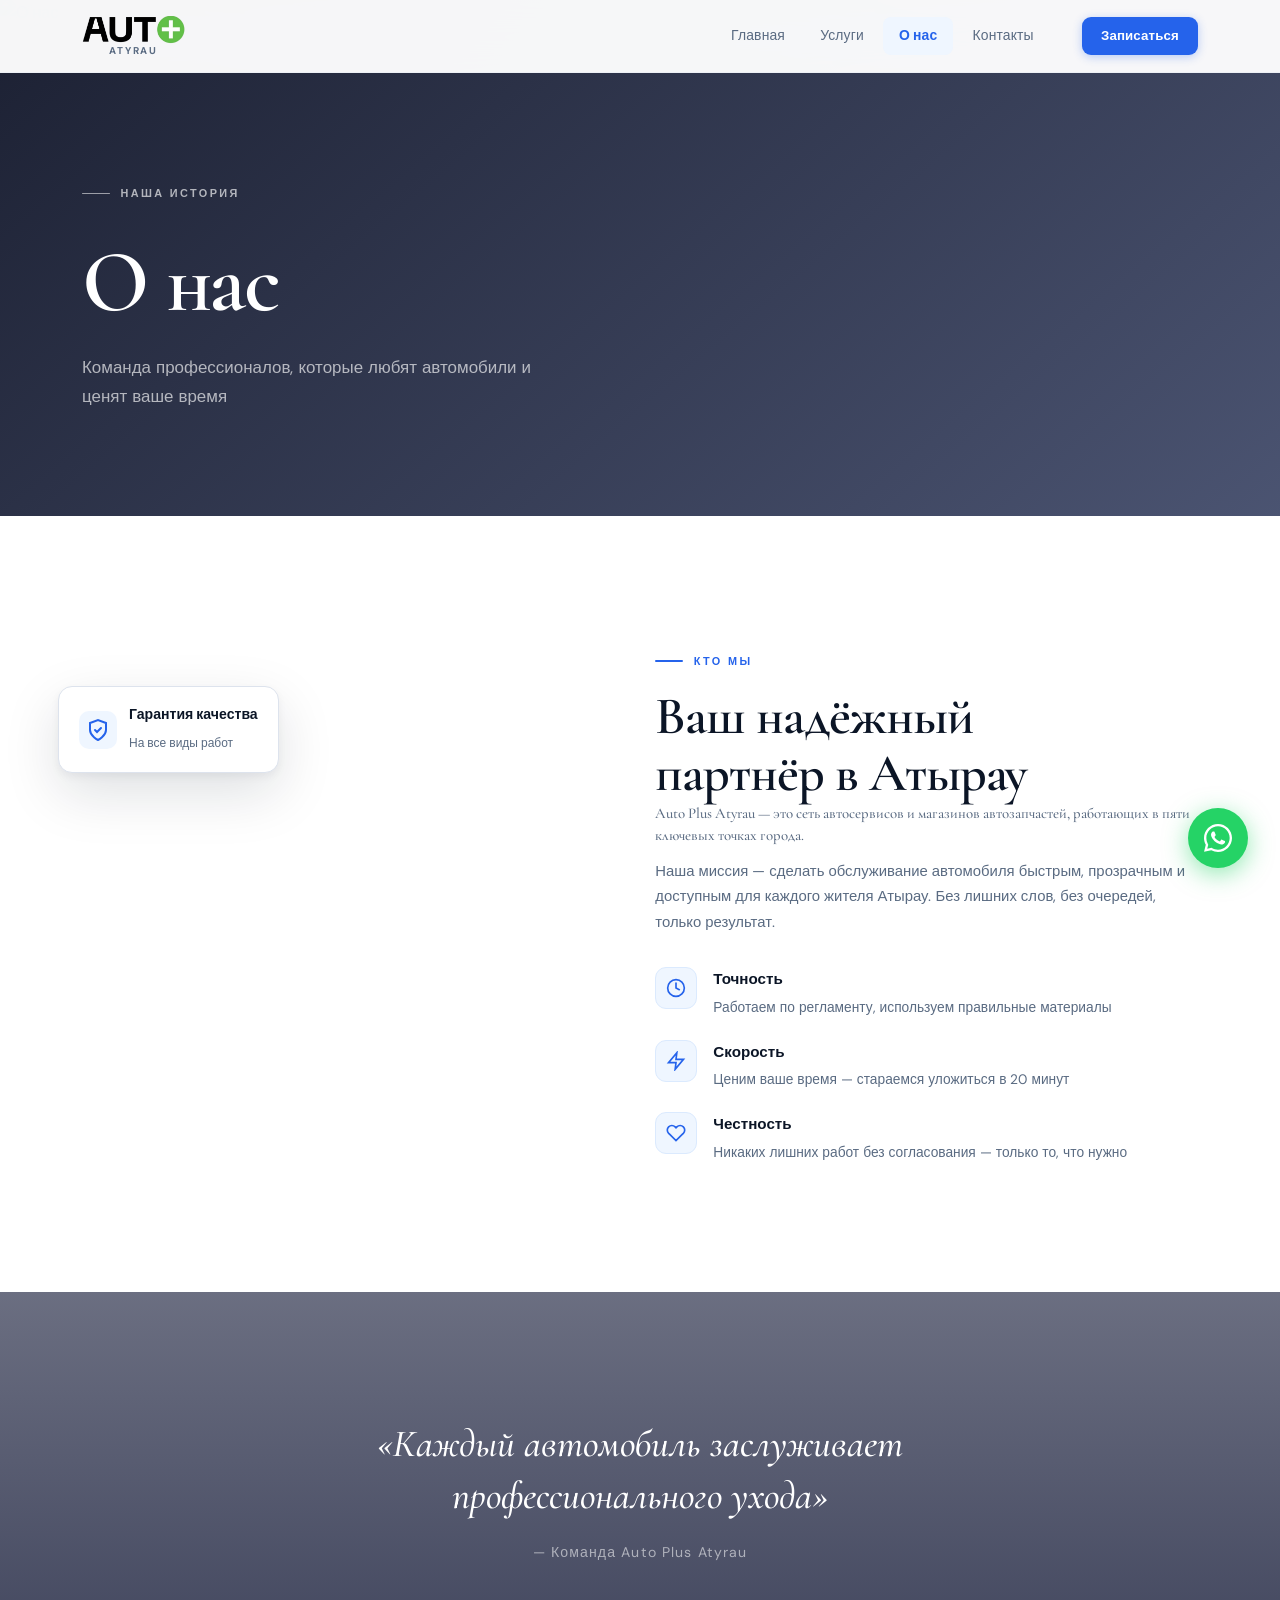
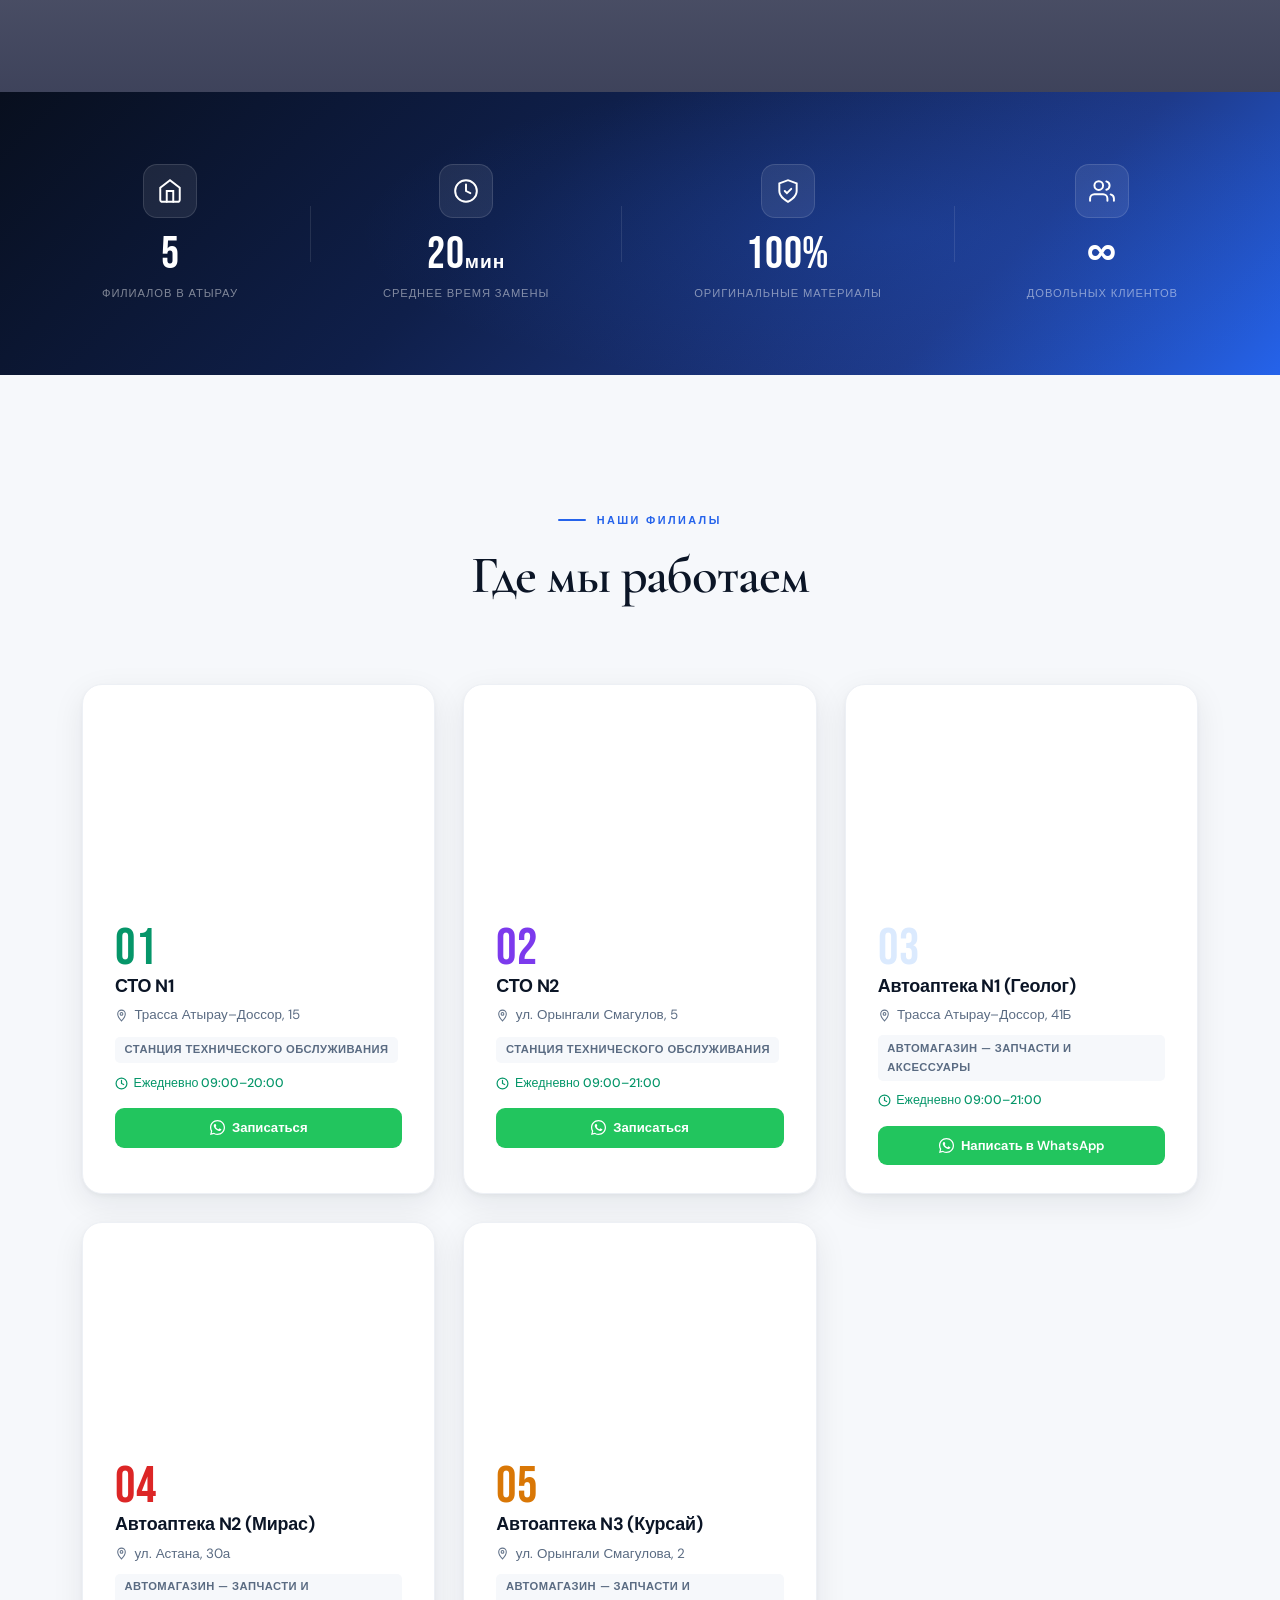
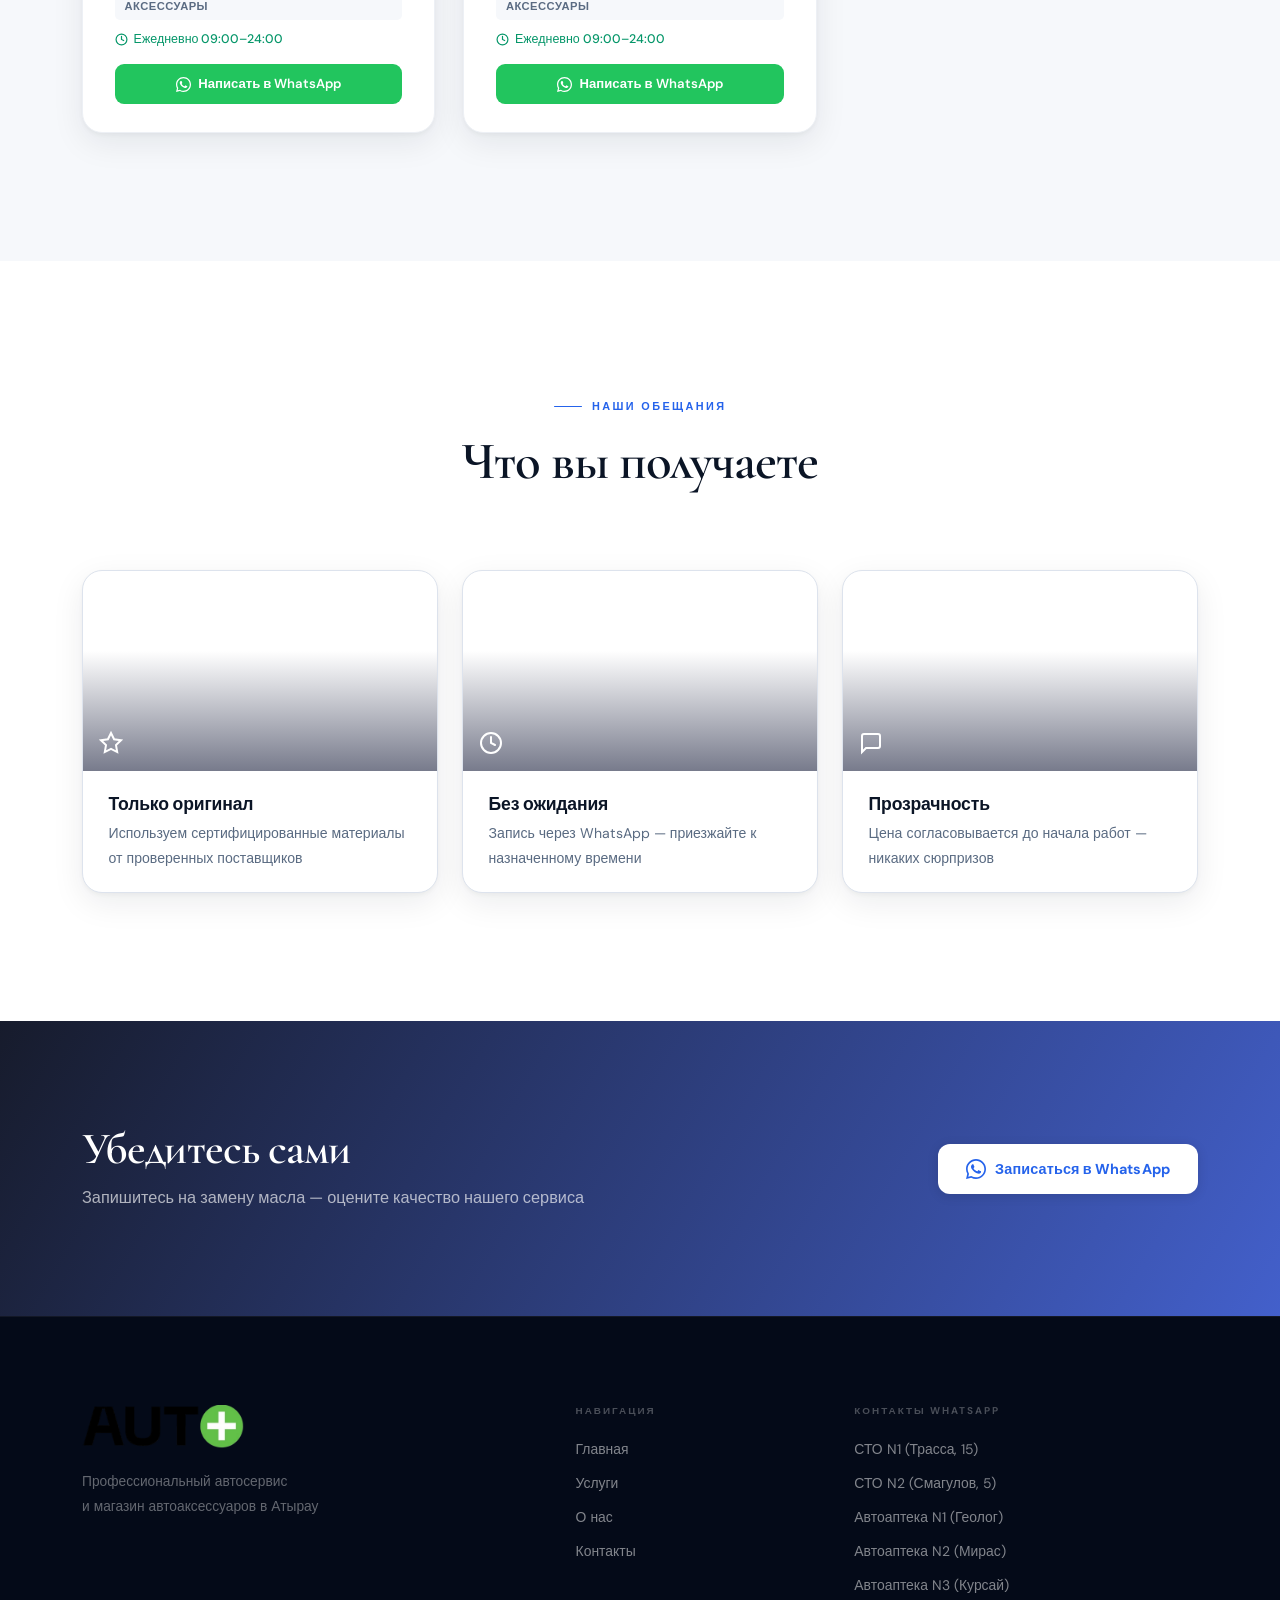
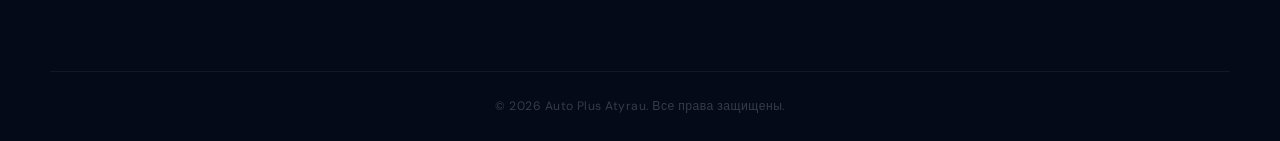
==== commit 7e70502a: "Update" ====
--- a/about.html
+++ b/about.html
@@ -14,12 +14,9 @@
 <header class="navbar" id="navbar">
   <div class="container nav-inner">
     <a href="index.html" class="logo">
-      <img src="logo.png" alt="Auto Plus Atyrau" class="logo-img" onerror="this.style.display='none';this.nextElementSibling.style.display='flex'"/>
-      <div class="logo-fallback">
-        <div>
-          <span class="logo-main">AUTO PLUS</span>
-          <span class="logo-sub">ATYRAU</span>
-        </div>
+      <div class="logo-stack">
+        <img src="logo.png" alt="Auto Plus Atyrau" class="logo-img"/>
+        <span class="logo-city">ATYRAU</span>
       </div>
     </a>
     <nav class="nav-links" id="navLinks">
--- a/style.css
+++ b/style.css
@@ -80,8 +80,10 @@
 
 /* Logo */
 .logo { display: flex; align-items: center; text-decoration: none; flex-shrink: 0; }
-.logo-img { height: 46px; width: auto; object-fit: contain; }
-.logo-fallback { display: flex; align-items: center; gap: 0.75rem; }
+.logo-stack { display: flex; flex-direction: column; align-items: center; gap: 2px; }
+.logo-img { height: 28px; width: auto; object-fit: contain; display: block; }
+.logo-city { font-size: 0.62rem; font-weight: 700; text-transform: uppercase; letter-spacing: 0.18em; color: var(--text-muted); line-height: 1; }
+.logo-fallback { display: none; align-items: center; gap: 0.75rem; }
 .logo-emblem {
   width: 40px; height: 40px; background: var(--blue-xlight);
   border-radius: 10px; display: flex; align-items: center; justify-content: center;
@@ -856,7 +858,8 @@
   .full-photo-section { height: 300px; }
   .team-grid { grid-template-columns: repeat(2, 1fr); }
   .map-wrapper { grid-template-columns: 1fr; }
-  .map-points { max-height: 480px; }
+  .map-iframe-wrap, .map-iframe-wrap > div, .map-iframe-wrap iframe { min-height: 380px; }
+  .map-points { max-height: none; overflow-y: visible; }
 }
 
 @media (max-width: 768px) {
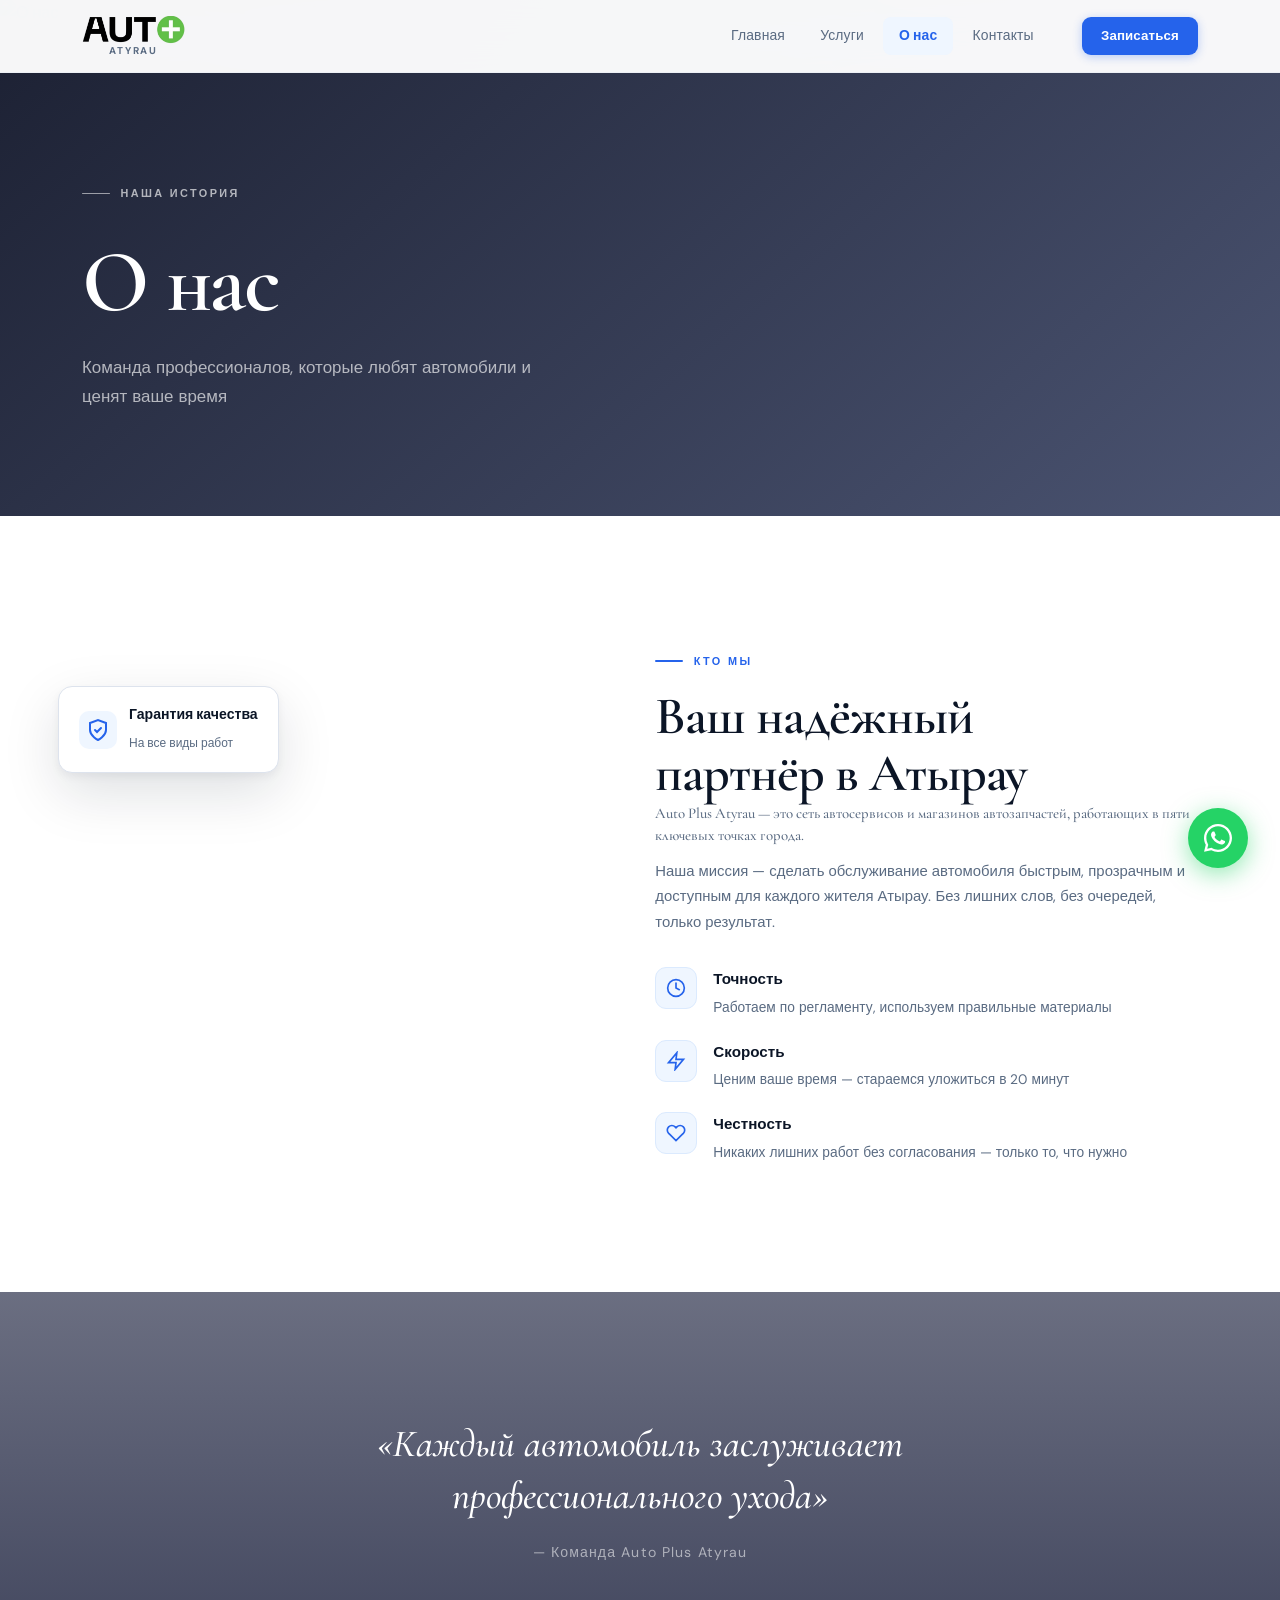
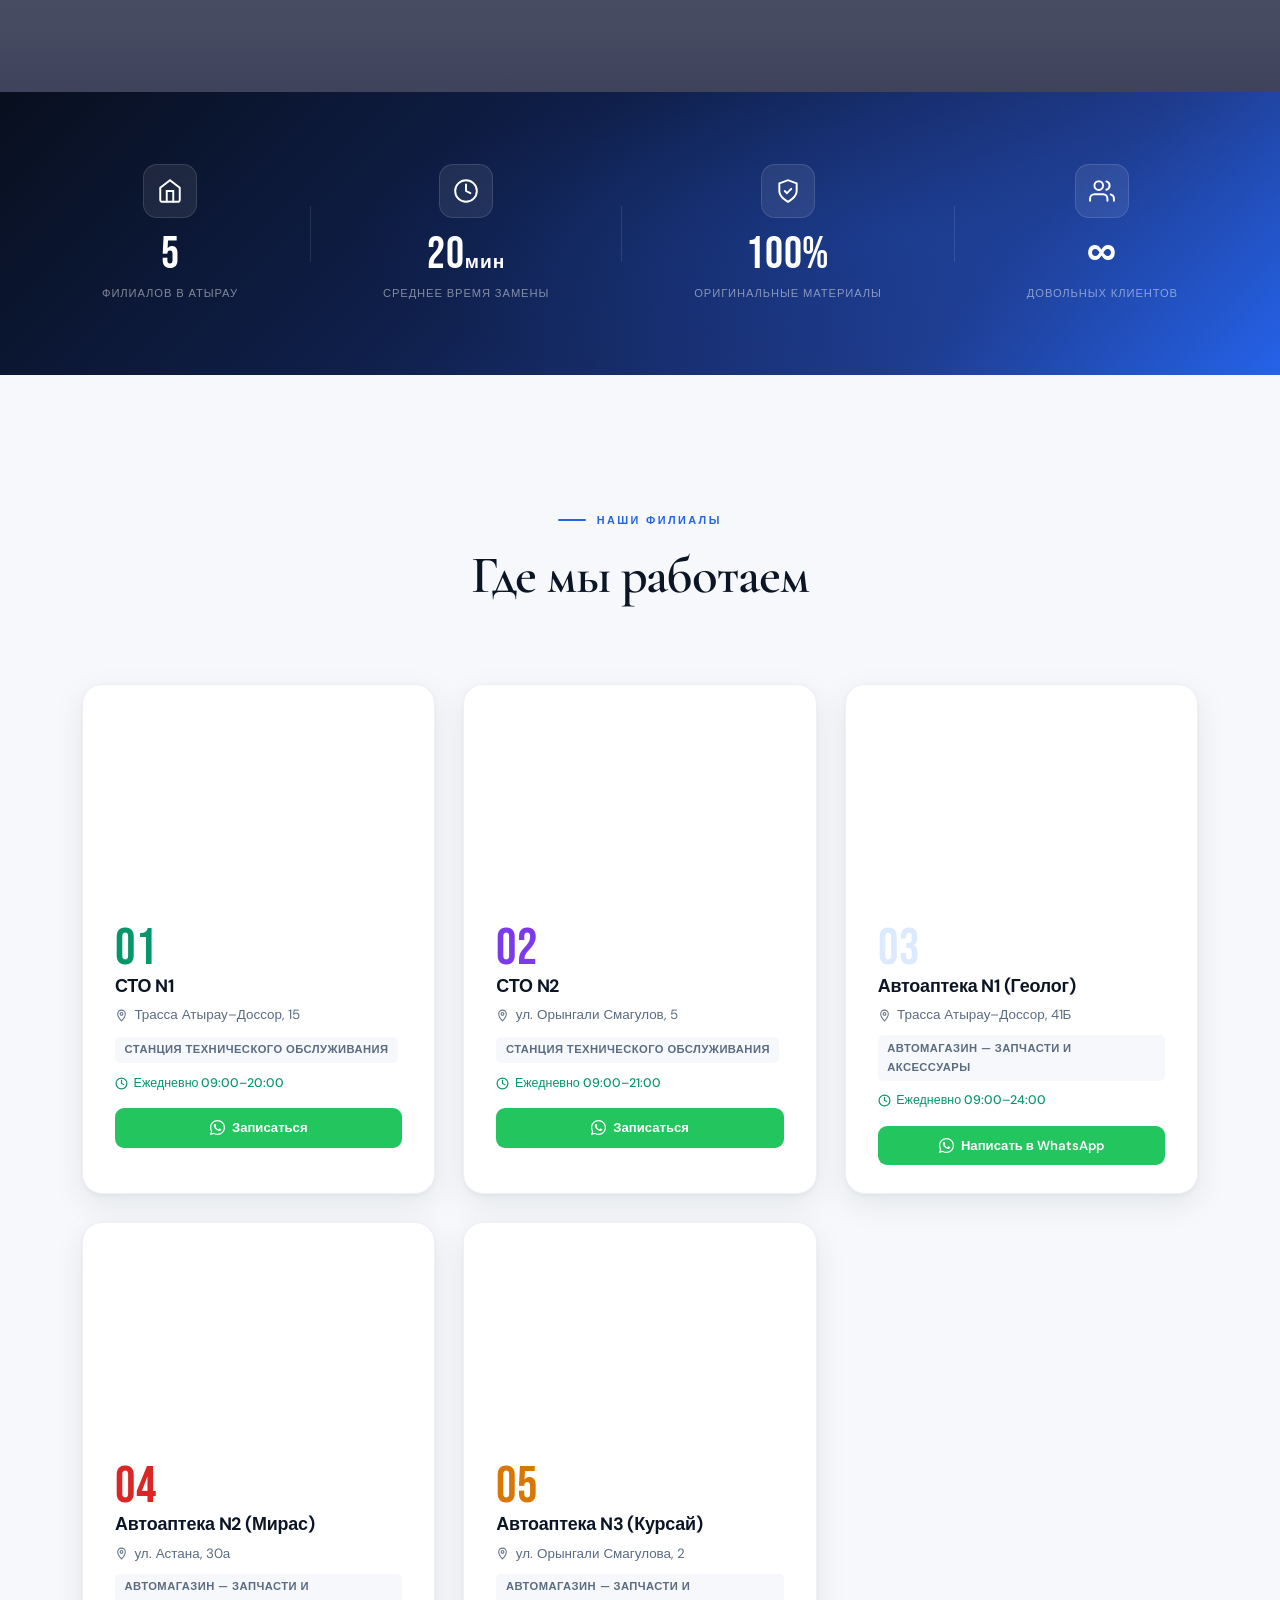
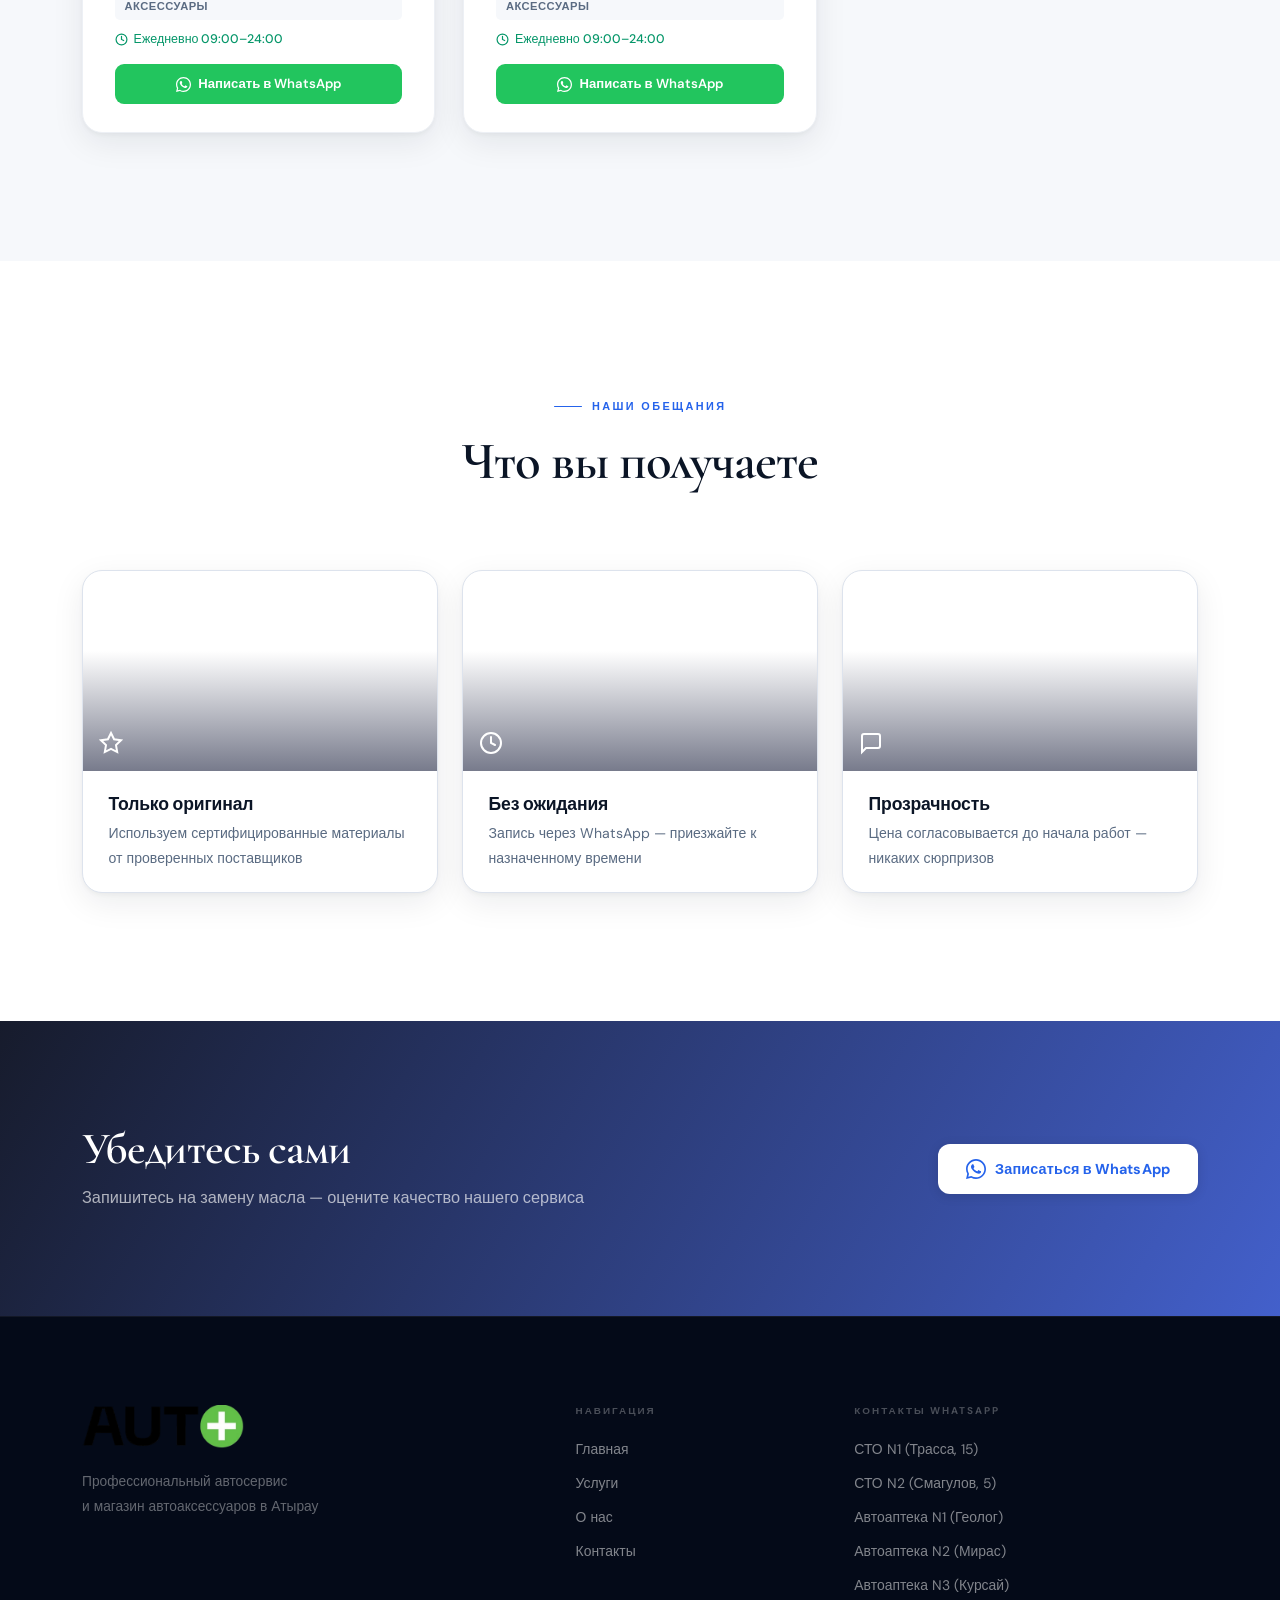
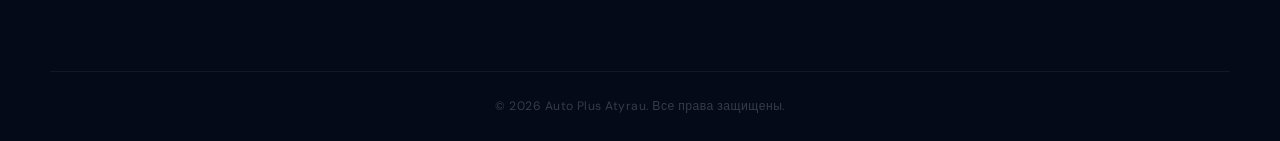
==== commit 923aa8fd: "backup local changes" ====
--- a/about.html
+++ b/about.html
@@ -217,7 +217,7 @@
             <span>Трасса Атырау–Доссор, 41Б</span>
           </div>
           <p class="loc-type">Автомагазин — запчасти и аксессуары</p>
-          <div class="loc-hours"><svg width="13" height="13" viewBox="0 0 24 24" fill="none" stroke="currentColor" stroke-width="2.2" stroke-linecap="round"><circle cx="12" cy="12" r="10"/><polyline points="12 6 12 12 16 14"/></svg>Ежедневно 09:00–21:00</div>
+          <div class="loc-hours"><svg width="13" height="13" viewBox="0 0 24 24" fill="none" stroke="currentColor" stroke-width="2.2" stroke-linecap="round"><circle cx="12" cy="12" r="10"/><polyline points="12 6 12 12 16 14"/></svg>Ежедневно 09:00–24:00</div>
           <div class="loc-contacts">
             <a href="https://wa.me/77055007558" class="loc-wa-btn" style="flex:1;justify-content:center;" target="_blank">
               <svg width="15" height="15" viewBox="0 0 24 24" fill="currentColor"><path d="M17.472 14.382c-.297-.149-1.758-.867-2.03-.967-.273-.099-.471-.148-.67.15-.197.297-.767.966-.94 1.164-.173.199-.347.223-.644.075-.297-.15-1.255-.463-2.39-1.475-.883-.788-1.48-1.761-1.653-2.059-.173-.297-.018-.458.13-.606.134-.133.298-.347.446-.52.149-.174.198-.298.298-.497.099-.198.05-.371-.025-.52-.075-.149-.669-1.612-.916-2.207-.242-.579-.487-.5-.669-.51-.173-.008-.371-.01-.57-.01-.198 0-.52.074-.792.372-.272.297-1.04 1.016-1.04 2.479 0 1.462 1.065 2.875 1.213 3.074.149.198 2.096 3.2 5.077 4.487.709.306 1.262.489 1.694.625.712.227 1.36.195 1.871.118.571-.085 1.758-.719 2.006-1.413.248-.694.248-1.289.173-1.413-.074-.124-.272-.198-.57-.347z"/><path d="M12 0C5.373 0 0 5.373 0 12c0 2.123.554 4.118 1.524 5.847L.057 23.882l6.197-1.447A11.946 11.946 0 0012 24c6.627 0 12-5.373 12-12S18.627 0 12 0zm0 22c-1.891 0-3.659-.498-5.193-1.37l-.373-.22-3.679.859.903-3.583-.244-.388A9.951 9.951 0 012 12C2 6.477 6.477 2 12 2s10 4.477 10 10-4.477 10-10 10z"/></svg>
--- a/style.css
+++ b/style.css
@@ -103,8 +103,8 @@
 .nav-links a.active { color: var(--blue); background: var(--blue-xlight); font-weight: 600; }
 
 /* Burger */
-.burger { display: none; flex-direction: column; gap: 5px; background: none; border: none; cursor: pointer; padding: 0.5rem; margin-left: auto; }
-.burger span { display: block; width: 22px; height: 1.5px; background: var(--text); border-radius: 2px; transition: var(--tr); }
+.burger { display: none; flex-direction: column; gap: 5px; background: var(--bg-alt); border: 1px solid var(--border); border-radius: 9px; cursor: pointer; padding: 0.55rem 0.6rem; margin-left: auto; }
+.burger span { display: block; width: 22px; height: 2px; background: var(--text); border-radius: 2px; transition: var(--tr); }
 
 /* ── BUTTONS ── */
 .btn {
@@ -823,7 +823,8 @@
 @media (max-width: 1024px) {
   .why-inner { gap: 3rem; }
   .about-grid { gap: 3rem; }
-  .service-detail-card { grid-template-columns: 1fr; }
+  .service-detail-card,
+  .service-detail-card.reverse { grid-template-columns: 1fr; }
   .service-detail-card.reverse .sdc-media,
   .service-detail-card.reverse .sdc-content { order: unset; }
   .sdc-media { min-height: 280px; }
@@ -835,14 +836,15 @@
   .why-badge-float { right: 0; bottom: -1rem; }
   .about-grid { grid-template-columns: 1fr; }
   .about-img-stack { display: none; }
+  .about-visual { display: none; }
   .footer-inner { grid-template-columns: 1fr 1fr; }
   .partners-grid { grid-template-columns: 1fr; }
   .contact-grid { grid-template-columns: repeat(2, 1fr); }
 }
 @media (max-width: 768px) {
-  .nav-links { display: none; position: fixed; inset: 72px 0 0; background: white; flex-direction: column; padding: 1.5rem; gap: 0.35rem; z-index: 999; border-top: 1px solid var(--border-light); box-shadow: 0 20px 40px rgba(11,21,38,0.1); }
+  .nav-links { display: none; position: fixed; top: 72px; left: 0; right: 0; bottom: 0; background: #ffffff; flex-direction: column; padding: 1.5rem; gap: 0.35rem; z-index: 1001; border-top: 2px solid var(--blue-light); box-shadow: 0 8px 32px rgba(11,21,38,0.18); overflow-y: auto; align-content: flex-start; }
   .nav-links.open { display: flex; }
-  .nav-links a { padding: 0.9rem 1.1rem; font-size: 1rem; border-radius: 10px; }
+  .nav-links a { padding: 0.9rem 1.1rem; font-size: 1.05rem; border-radius: 10px; color: #0b1526; font-weight: 500; background: transparent; }
   .btn-nav { display: none; }
   .burger { display: flex; }
   .hero-stats { gap: 1.5rem; flex-wrap: wrap; }
@@ -882,3 +884,70 @@
 @media (max-width: 480px) {
   .all-services-grid { grid-template-columns: 1fr; }
 }
+
+@media (max-width: 768px) {
+  .nav-links {
+    display: none;
+    position: fixed;
+
+    top: 0;
+    left: 0;
+    right: 0;
+    bottom: 0;
+
+    background: #ffffff;
+
+    flex-direction: column;
+
+    padding: 6rem 1.5rem 1.5rem;
+
+    gap: 0.35rem;
+
+    z-index: 1001;
+
+    border-top: 2px solid var(--blue-light);
+
+    box-shadow: 0 8px 32px rgba(11,21,38,0.18);
+
+    overflow-y: auto;
+
+    align-content: flex-start;
+  }
+
+  .nav-links.open {
+    display: flex;
+  }
+}
+
+@media (max-width: 768px) {
+
+  .navbar {
+    overflow: visible !important;
+  }
+
+  .nav-links {
+    display: none;
+
+    position: fixed !important;
+    inset: 0 !important;
+
+    width: 100vw;
+    height: 100vh;
+
+    background: #ffffff;
+
+    flex-direction: column;
+
+    padding: 90px 1.5rem 1.5rem;
+
+    gap: 0.35rem;
+
+    z-index: 99999;
+
+    overflow-y: auto;
+  }
+
+  .nav-links.open {
+    display: flex;
+  }
+}
